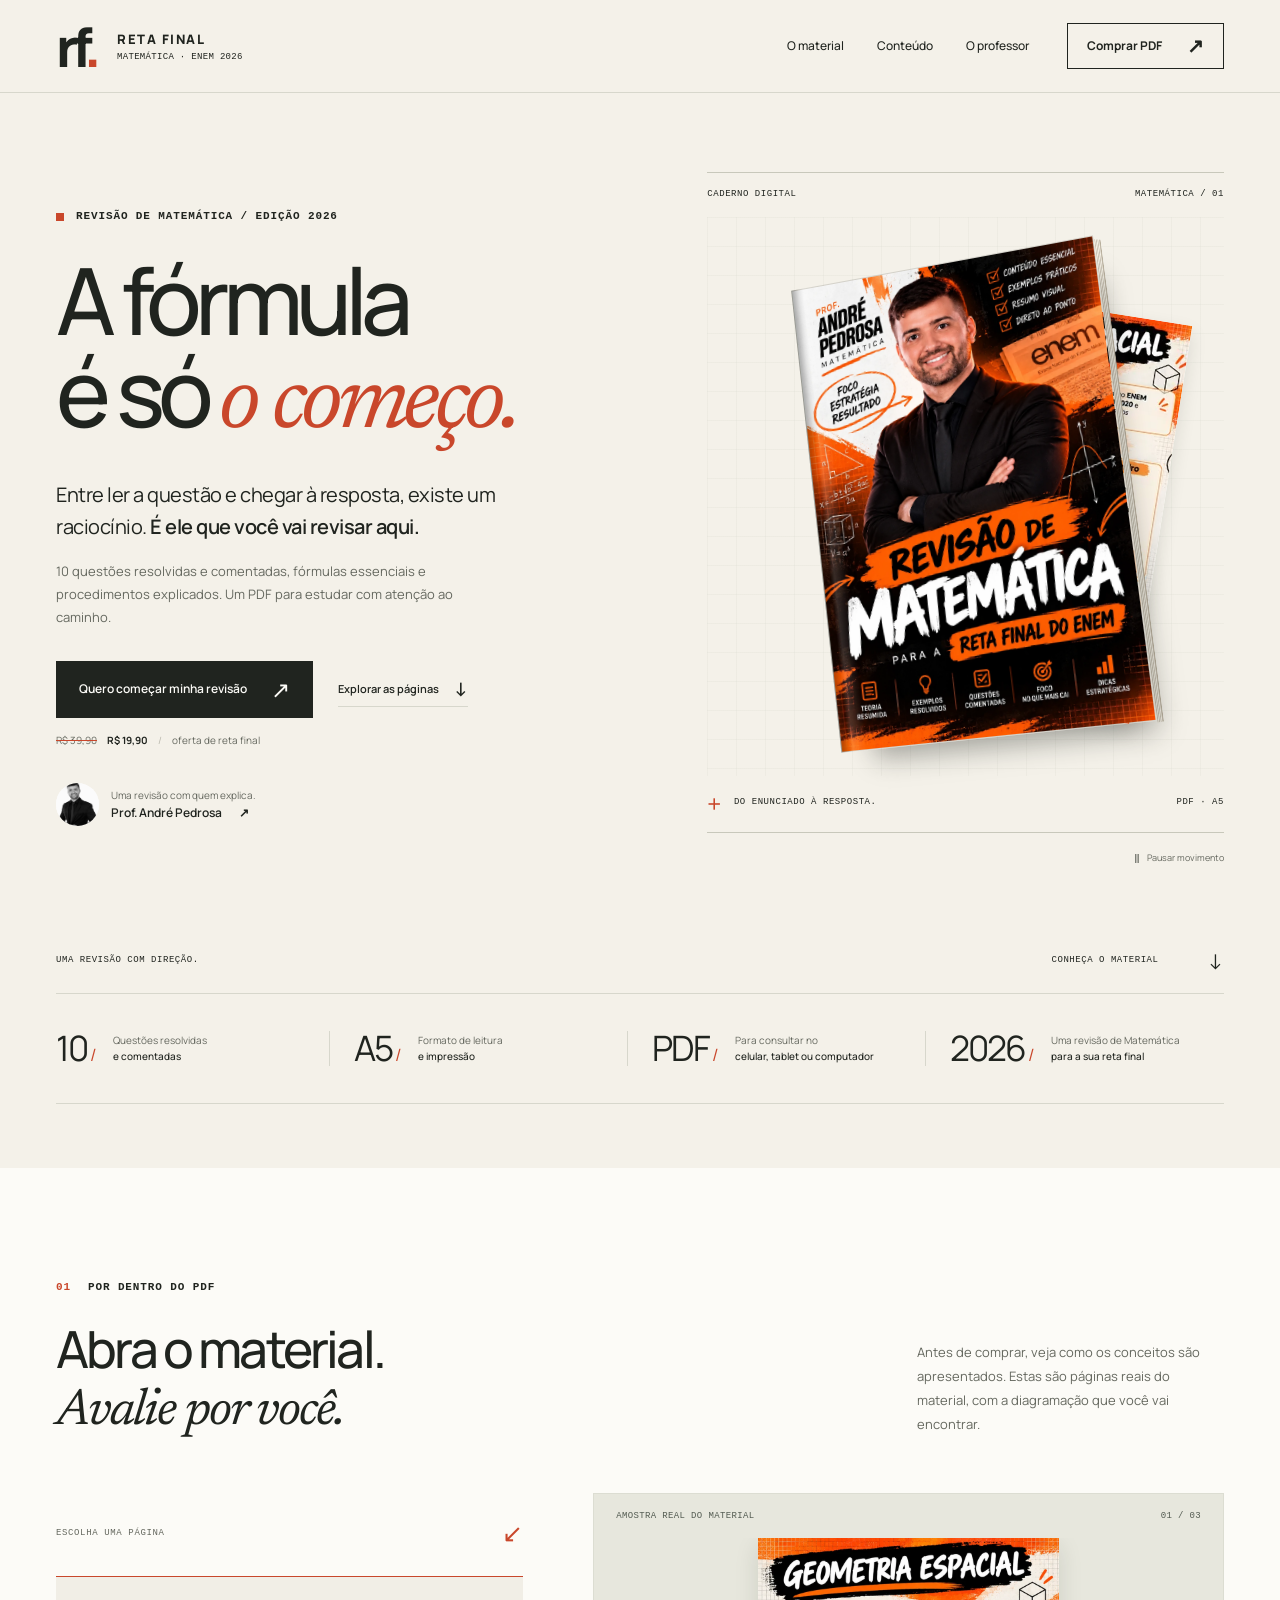
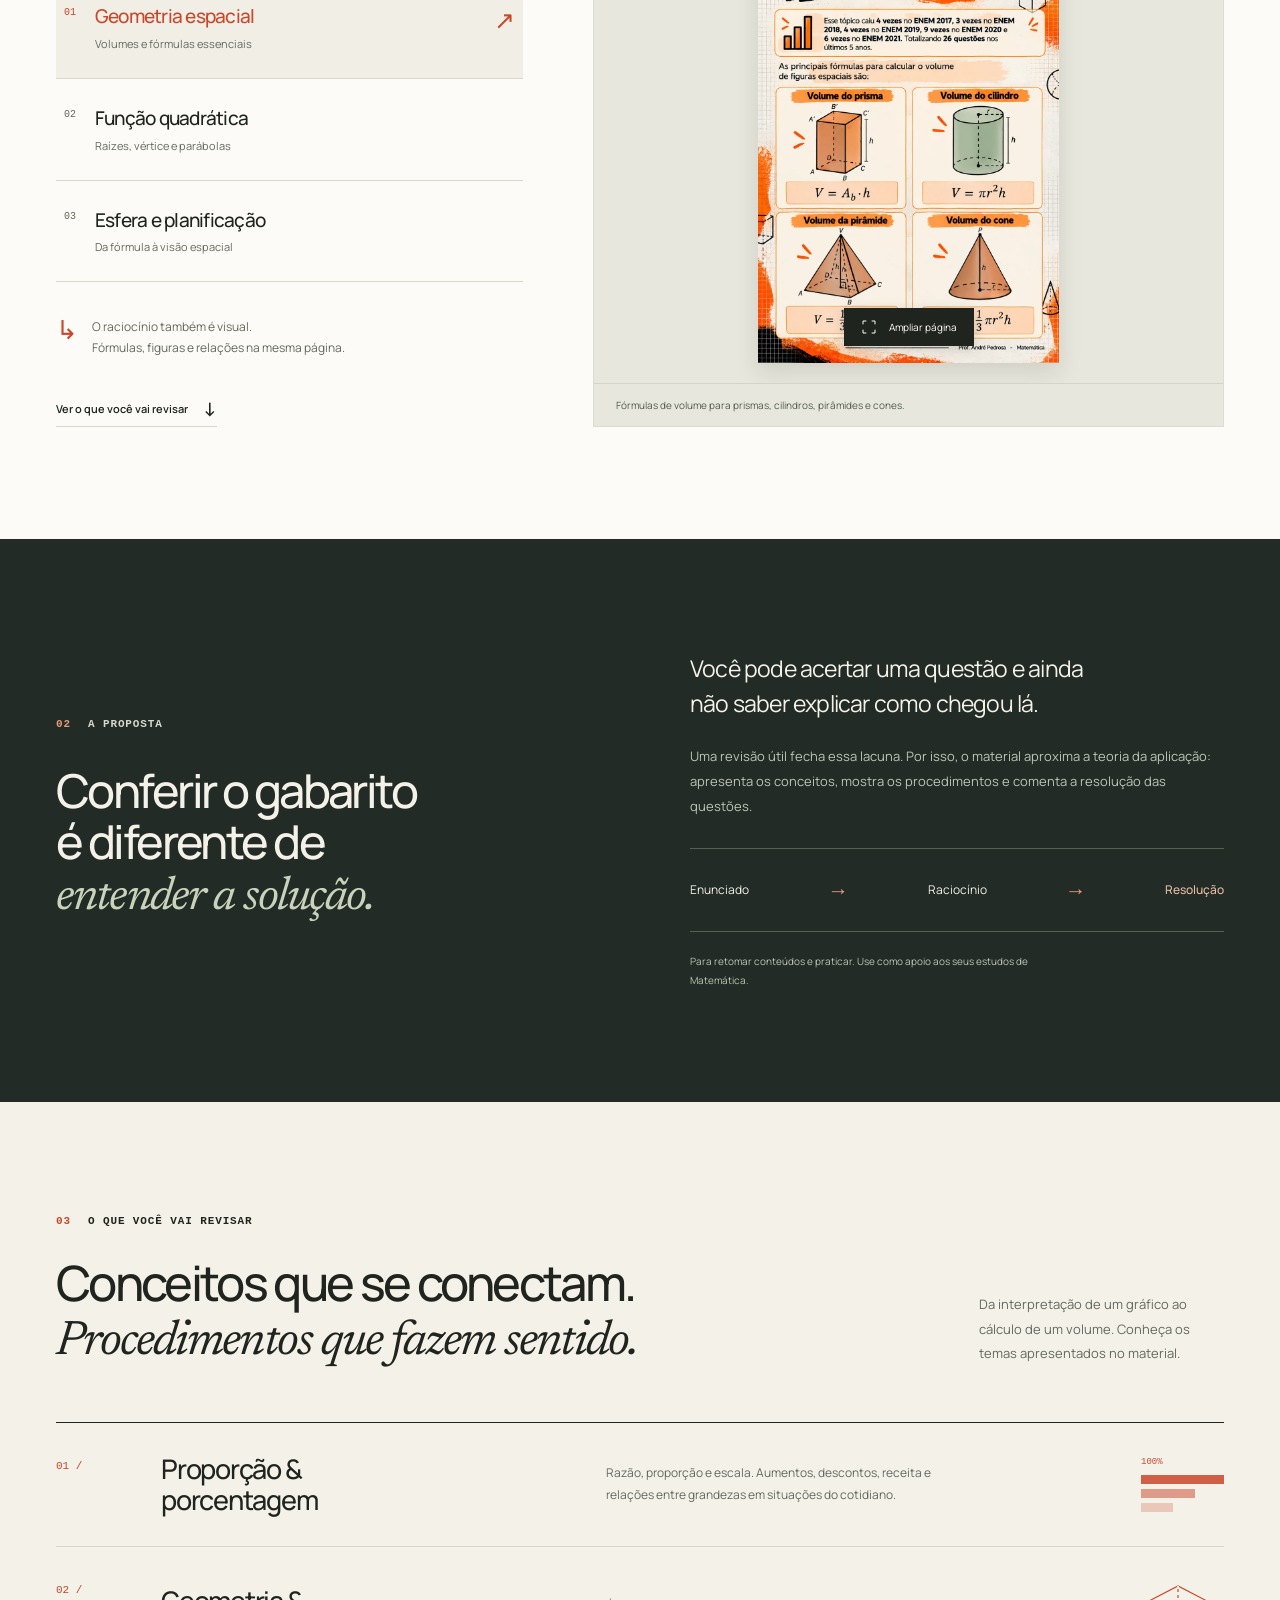
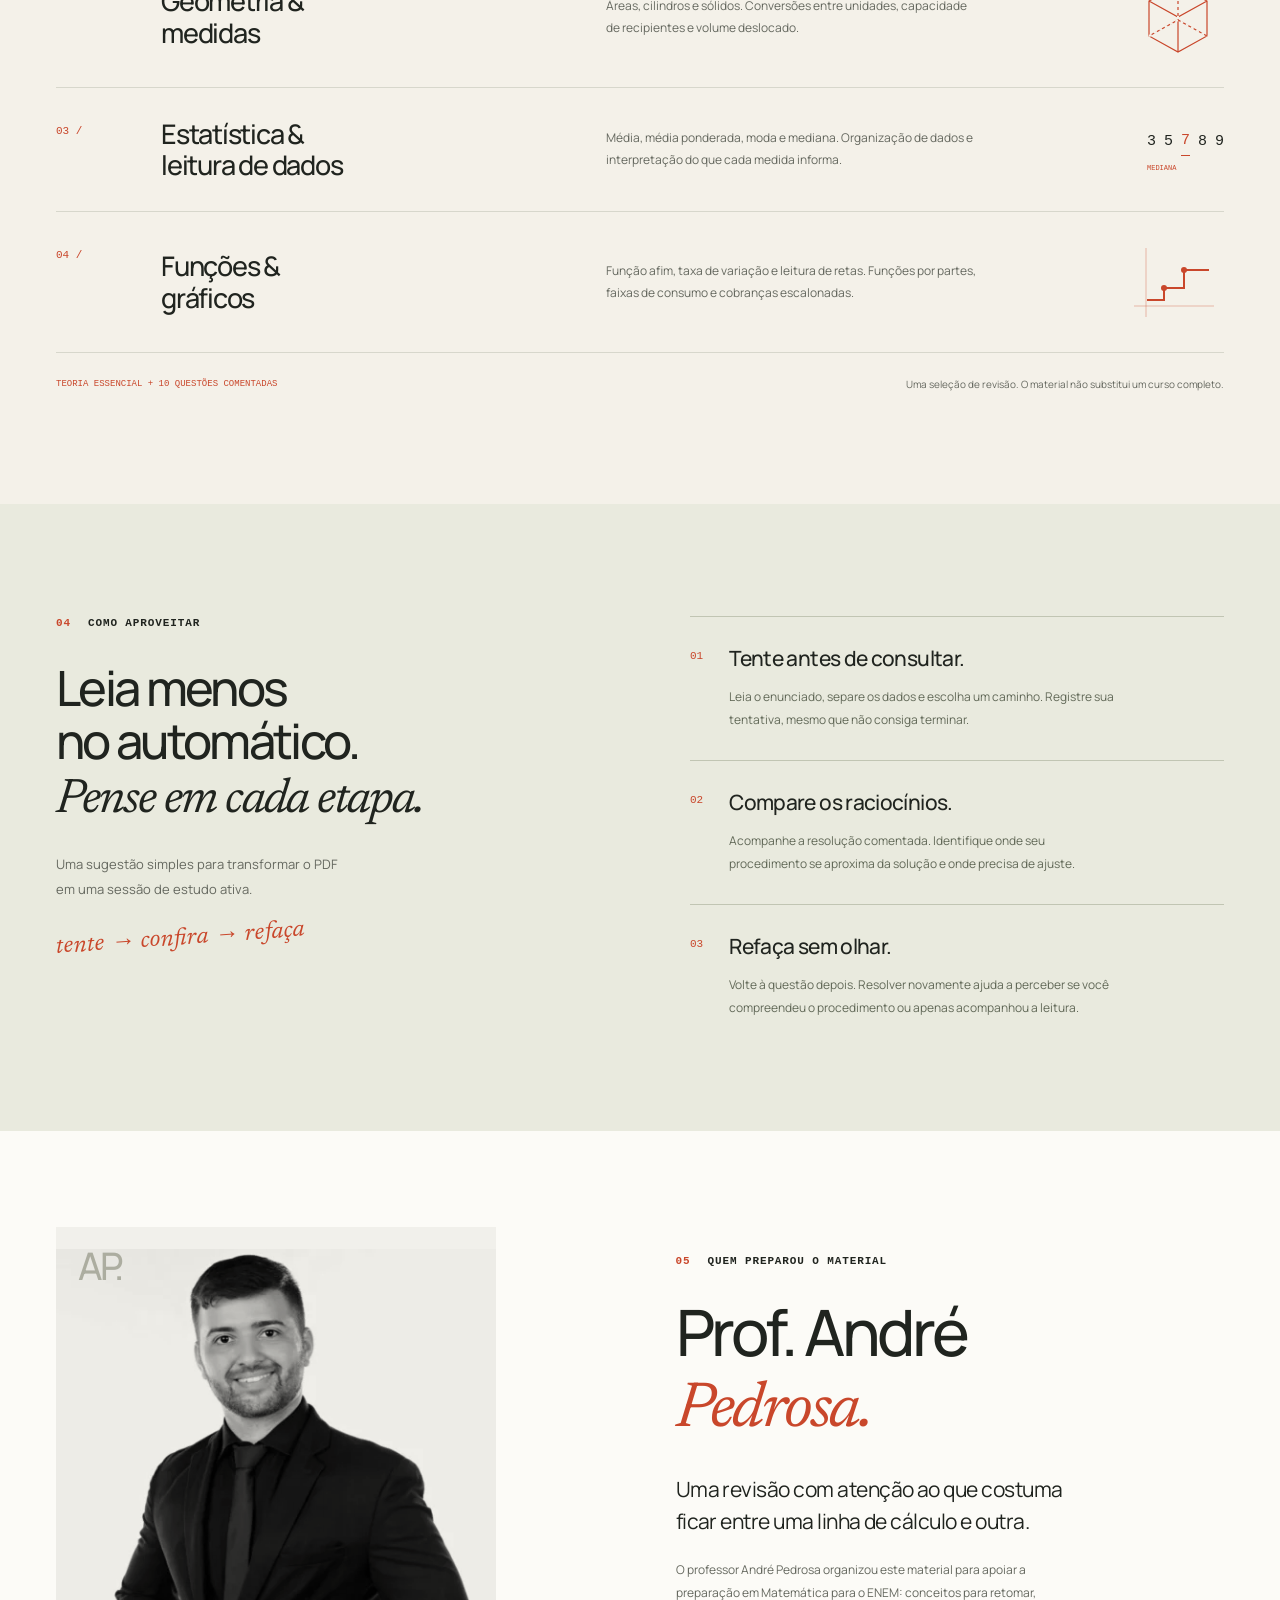
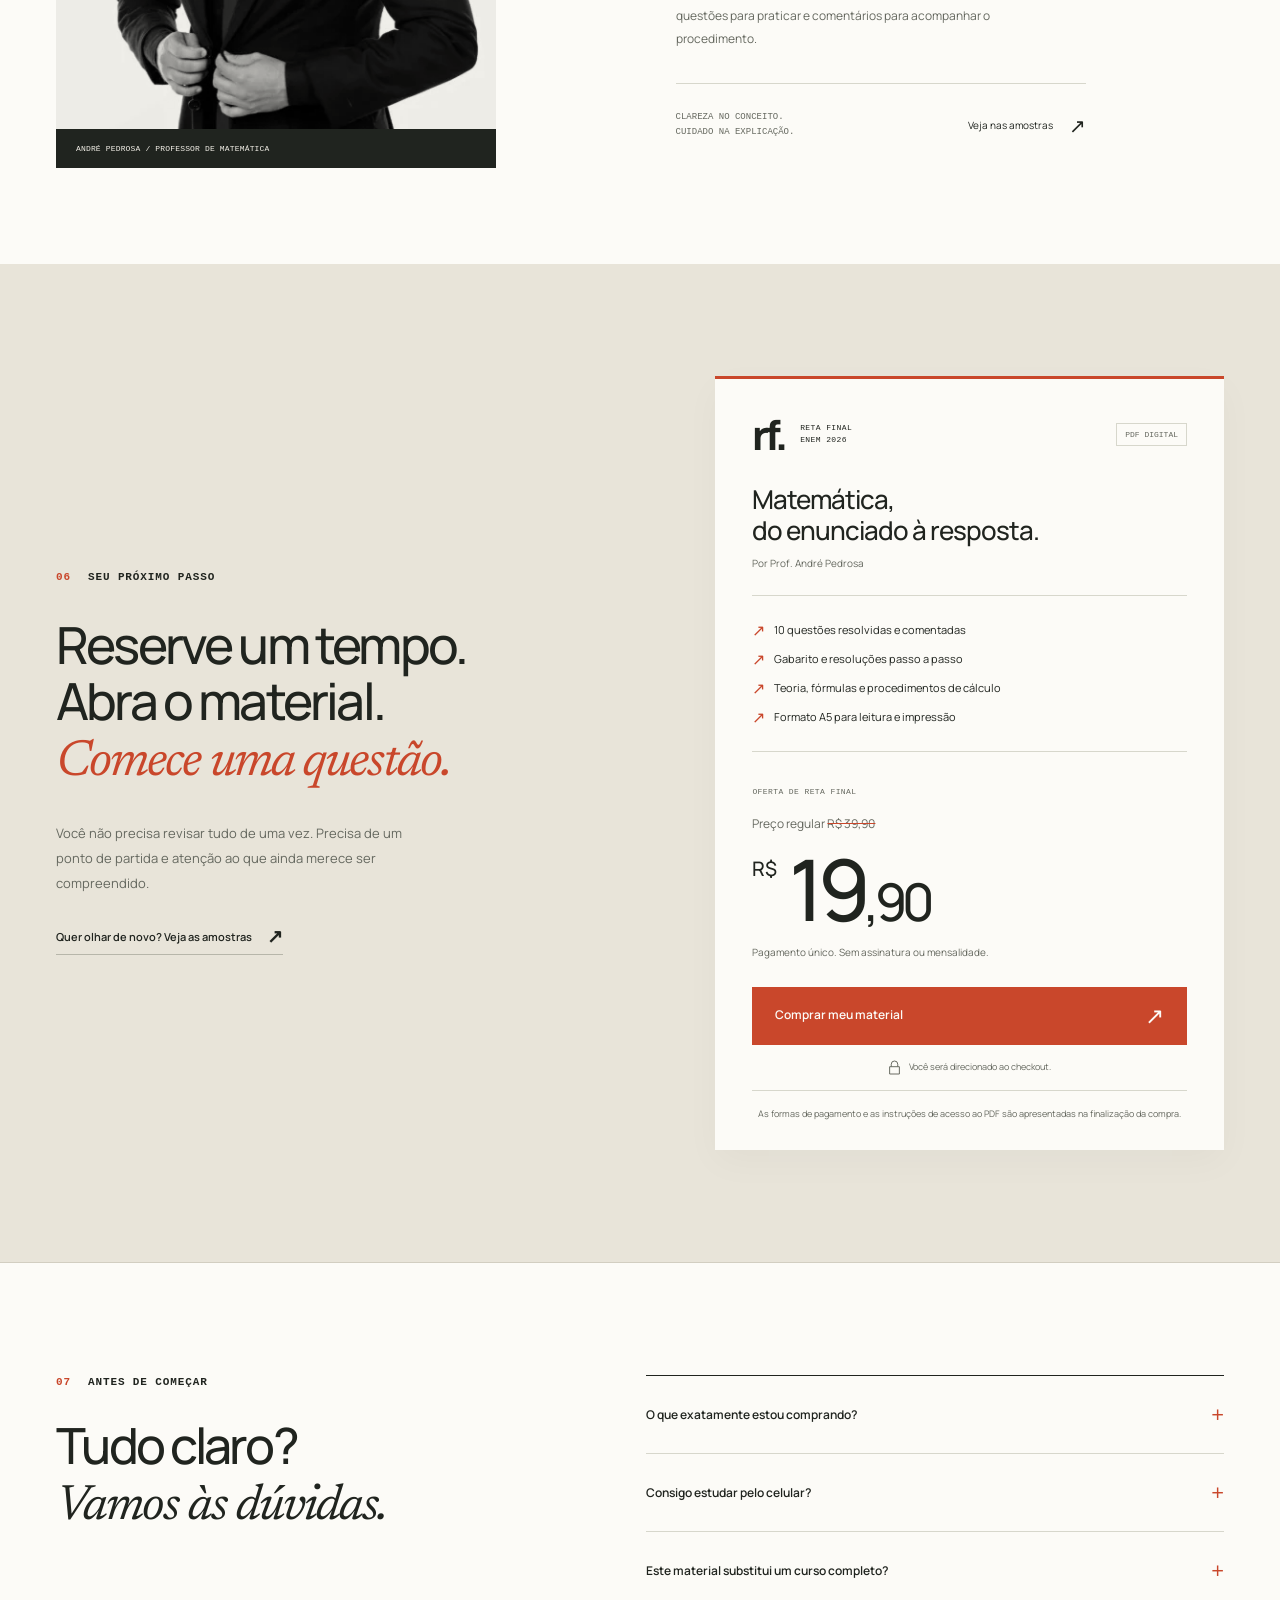
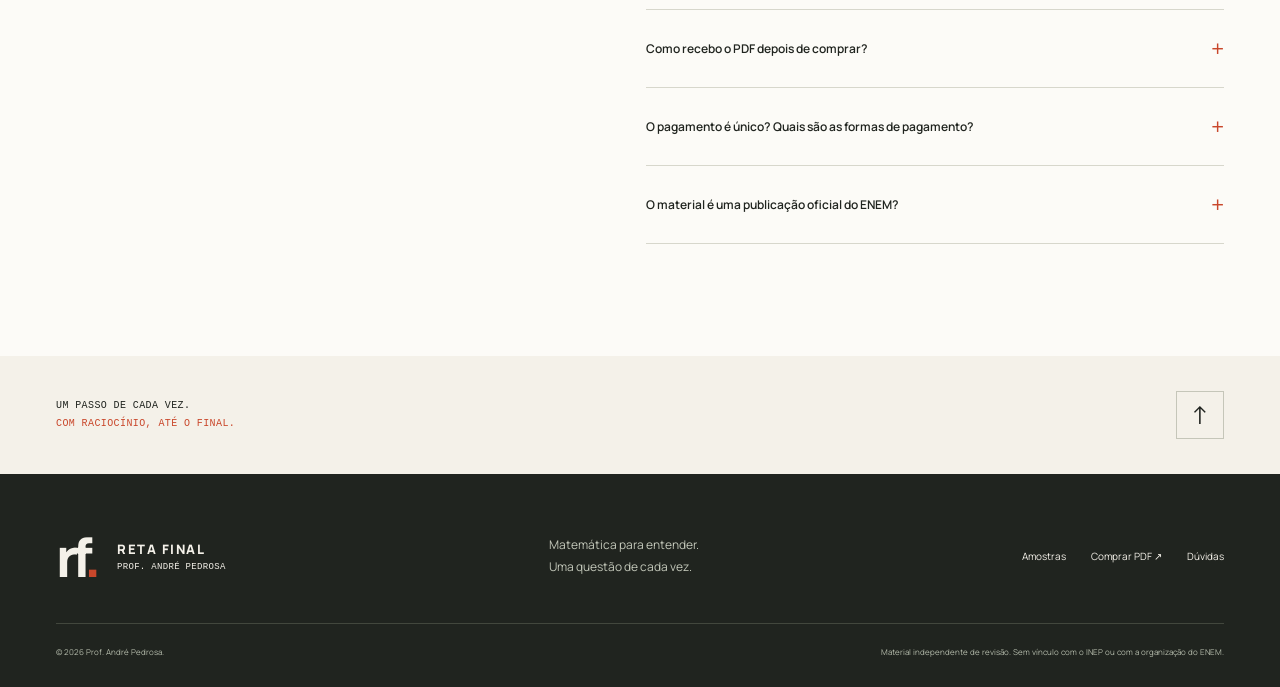
==== index.html @ 804cef4e "Add ENEM end-of-season offer pricing" ====
<!doctype html>
<html lang="pt-BR">
<head>
  <meta charset="utf-8">
  <meta name="viewport" content="width=device-width, initial-scale=1">
  <meta name="theme-color" content="#f4f1e9">
  <title>Reta Final ENEM 2026 — Uma revisão para entender Matemática</title>
  <meta name="description" content="Na reta final do ENEM, revise Matemática com 10 questões resolvidas e comentadas pelo Prof. André Pedrosa. De R$ 39,90 por R$ 19,90, em pagamento único.">
  <meta property="og:title" content="A fórmula é só o começo. | Reta Final ENEM 2026">
  <meta property="og:description" content="Uma revisão de Matemática para entender o caminho, não apenas conferir a resposta. Oferta de reta final: de R$ 39,90 por R$ 19,90.">
  <meta property="og:type" content="website">
  <meta property="og:locale" content="pt_BR">
  <meta property="og:url" content="https://reta-final-enem-2026-xi.vercel.app/">
  <meta property="og:image" content="https://reta-final-enem-2026-xi.vercel.app/assets/social-cover.jpg">
  <meta property="og:image:width" content="1200">
  <meta property="og:image:height" content="630">
  <meta property="og:image:alt" content="Reta Final ENEM 2026. A fórmula é só o começo. Material do Prof. André Pedrosa.">
  <meta name="twitter:card" content="summary_large_image">
  <link rel="canonical" href="https://reta-final-enem-2026-xi.vercel.app/">
  <link rel="icon" href="assets/favicon.svg" type="image/svg+xml">
  <link rel="preload" href="assets/fonts/manrope-latin.woff2" as="font" type="font/woff2" crossorigin>
  <link rel="stylesheet" href="assets/site.css?v=20261026-promo">
  <script src="assets/site.js?v=20261026-promo" defer></script>
</head>
<body>
  <a class="skip-link" href="#conteudo-principal">Pular para o conteúdo</a>
  <div class="reading-progress" aria-hidden="true"></div>
  <header class="site-header">
    <div class="container header-inner">
      <a class="brand" href="#inicio" aria-label="Reta Final — início"><span class="brand-symbol" aria-hidden="true">rf<span>.</span></span><span class="brand-name">RETA FINAL<span>MATEMÁTICA · ENEM 2026</span></span></a>
      <nav class="desktop-nav" aria-label="Navegação principal"><a href="#amostras">O material</a><a href="#conteudos">Conteúdo</a><a href="#sobre">O professor</a></nav>
      <a class="header-cta" href="#oferta">Comprar PDF <span aria-hidden="true">↗</span></a>
      <button class="menu-toggle" type="button" aria-expanded="false" aria-controls="mobile-nav" aria-label="Abrir menu"><span></span><span></span></button>
    </div>
    <nav id="mobile-nav" class="mobile-nav" aria-label="Navegação no celular" hidden><a href="#amostras">O material <span>01</span></a><a href="#conteudos">Conteúdo <span>02</span></a><a href="#sobre">O professor <span>03</span></a><a href="#faq">Dúvidas <span>04</span></a></nav>
  </header>
  <main id="conteudo-principal">
    <section class="hero" id="inicio" aria-labelledby="hero-title">
      <div class="container hero-grid">
        <div class="hero-copy">
          <p class="eyebrow"><span class="edition-mark" aria-hidden="true"></span> REVISÃO DE MATEMÁTICA / EDIÇÃO 2026</p>
          <h1 id="hero-title">A fórmula<br>é só <span class="serif">o começo.</span></h1>
          <p class="hero-description">Entre ler a questão e chegar à resposta, existe um raciocínio. <strong>É ele que você vai revisar aqui.</strong></p>
          <p class="hero-detail">10 questões resolvidas e comentadas, fórmulas essenciais e procedimentos explicados. Um PDF para estudar com atenção ao caminho.</p>
          <div class="hero-actions"><a class="button button-dark" href="#oferta">Quero começar minha revisão <span aria-hidden="true">↗</span></a><a class="text-link" href="#amostras">Explorar as páginas <span aria-hidden="true">↓</span></a></div>
          <p class="purchase-note"><del>R$ 39,90</del><strong>R$ 19,90</strong><span aria-hidden="true">/</span> oferta de reta final</p>
          <a class="hero-author" href="#sobre"><img src="assets/professor-andre-pedrosa.webp" alt="" width="44" height="44"><span>Uma revisão com quem explica.<strong>Prof. André Pedrosa <span aria-hidden="true">↗</span></strong></span></a>
        </div>
        <div class="hero-product" aria-label="Revisão de Matemática com o Prof. André Pedrosa">
          <div class="product-topline"><span>CADERNO DIGITAL</span><span>MATEMÁTICA / 01</span></div>
          <div class="book-presentation">
            <div class="book-preview-page" aria-hidden="true"><img src="assets/amostra-geometria-espacial-thumb.webp" width="360" height="510" alt="" decoding="async"></div>
            <a class="hero-artwork" href="#amostras" aria-label="Conhecer as páginas do material de revisão">
              <img src="assets/capa-matematica-andre-pedrosa.webp" width="1024" height="1536" alt="Prof. André Pedrosa — Revisão de Matemática para a reta final do ENEM: teoria resumida, exemplos resolvidos e questões comentadas." fetchpriority="high" decoding="async">
            </a>
          </div>
          <div class="product-bottomline"><span><span class="small-cross" aria-hidden="true">+</span> DO ENUNCIADO À RESPOSTA.</span><span>PDF · A5</span></div>
          <button class="book-motion-toggle" type="button" aria-pressed="false"><span aria-hidden="true">Ⅱ</span> <span class="book-motion-label">Pausar movimento</span></button>
        </div>
      </div>
      <div class="container hero-index"><span>UMA REVISÃO COM DIREÇÃO.</span><a href="#amostras" aria-label="Conhecer o material">CONHEÇA O MATERIAL <span aria-hidden="true">↓</span></a></div>
    </section>
    <section class="facts container" aria-label="O material em quatro informações">
      <div><span class="fact-number">10<span> /</span></span><p>Questões resolvidas<br><strong>e comentadas</strong></p></div><div><span class="fact-number">A5<span> /</span></span><p>Formato de leitura<br><strong>e impressão</strong></p></div><div><span class="fact-number">PDF<span> /</span></span><p>Para consultar no<br><strong>celular, tablet ou computador</strong></p></div><div><span class="fact-number">2026<span> /</span></span><p>Uma revisão de Matemática<br><strong>para a sua reta final</strong></p></div>
    </section>
    <section class="samples section-space" id="amostras" aria-labelledby="samples-title"><div class="container">
      <div class="section-heading"><div><p class="eyebrow"><span>01</span> POR DENTRO DO PDF</p><h2 id="samples-title">Abra o material.<br><span class="serif">Avalie por você.</span></h2></div><p>Antes de comprar, veja como os conceitos são apresentados. Estas são páginas reais do material, com a diagramação que você vai encontrar.</p></div>
      <div class="sample-workspace"><div class="sample-sidebar">
        <div class="sidebar-label">ESCOLHA UMA PÁGINA <span aria-hidden="true">↙</span></div>
        <div class="sample-tabs" role="tablist" aria-label="Amostras do material" aria-orientation="vertical">
          <button class="sample-tab" id="sample-tab-0" type="button" role="tab" aria-selected="true" aria-controls="sample-panel" data-sample="0"><span class="tab-number">01</span><span><strong>Geometria espacial</strong><small>Volumes e fórmulas essenciais</small></span><span class="tab-arrow" aria-hidden="true">↗</span></button>
          <button class="sample-tab" id="sample-tab-1" type="button" role="tab" aria-selected="false" aria-controls="sample-panel" tabindex="-1" data-sample="1"><span class="tab-number">02</span><span><strong>Função quadrática</strong><small>Raízes, vértice e parábolas</small></span><span class="tab-arrow" aria-hidden="true">↗</span></button>
          <button class="sample-tab" id="sample-tab-2" type="button" role="tab" aria-selected="false" aria-controls="sample-panel" tabindex="-1" data-sample="2"><span class="tab-number">03</span><span><strong>Esfera e planificação</strong><small>Da fórmula à visão espacial</small></span><span class="tab-arrow" aria-hidden="true">↗</span></button>
        </div>
        <div class="sample-note"><span aria-hidden="true">↳</span><p>O raciocínio também é visual.<br>Fórmulas, figuras e relações na mesma página.</p></div><a class="text-link" href="#conteudos">Ver o que você vai revisar <span aria-hidden="true">↓</span></a>
      </div><div class="sample-panel" id="sample-panel" role="tabpanel" aria-labelledby="sample-tab-0" tabindex="0">
        <div class="preview-toolbar"><span>AMOSTRA REAL DO MATERIAL</span><span id="preview-counter" aria-live="polite">01 / 03</span></div>
        <button class="page-preview" type="button" aria-label="Ampliar amostra de Geometria espacial" id="open-preview"><img id="preview-image" src="assets/amostra-geometria-espacial.webp" width="900" height="1274" alt="Página de Geometria espacial com fórmulas e diagramas de volumes de sólidos" loading="lazy"><span class="expand-label"><svg width="16" height="16" viewBox="0 0 24 24" fill="none" aria-hidden="true"><path d="M8 3H3v5m13-5h5v5M3 16v5h5m13-5v5h-5" stroke="currentColor" stroke-width="1.5"/></svg> Ampliar página</span></button>
        <p class="preview-caption" id="preview-caption">Fórmulas de volume para prismas, cilindros, pirâmides e cones.</p>
      </div></div>
    </div></section>
    <section class="approach section-space" id="pilares" aria-labelledby="approach-title"><div class="container approach-grid">
      <div><p class="eyebrow"><span>02</span> A PROPOSTA</p><h2 id="approach-title">Conferir o gabarito<br>é diferente de<br><span class="serif">entender a solução.</span></h2></div>
      <div class="approach-content"><p class="lead">Você pode acertar uma questão e ainda não saber explicar como chegou lá.</p><p>Uma revisão útil fecha essa lacuna. Por isso, o material aproxima a teoria da aplicação: apresenta os conceitos, mostra os procedimentos e comenta a resolução das questões.</p><div class="reasoning-flow" aria-label="O caminho da revisão"><span>Enunciado</span><span aria-hidden="true">→</span><span>Raciocínio</span><span aria-hidden="true">→</span><strong>Resolução</strong></div><p class="quiet-note">Para retomar conteúdos e praticar. Use como apoio aos seus estudos de Matemática.</p></div>
    </div></section>
    <section class="curriculum section-space" id="conteudos" aria-labelledby="curriculum-title"><div class="container">
      <div class="section-heading"><div><p class="eyebrow"><span>03</span> O QUE VOCÊ VAI REVISAR</p><h2 id="curriculum-title">Conceitos que se conectam.<br><span class="serif">Procedimentos que fazem sentido.</span></h2></div><p>Da interpretação de um gráfico ao cálculo de um volume. Conheça os temas apresentados no material.</p></div>
      <div class="curriculum-table">
        <article class="curriculum-row"><span class="row-number">01 /</span><h3>Proporção &<br>porcentagem</h3><p>Razão, proporção e escala. Aumentos, descontos, receita e relações entre grandezas em situações do cotidiano.</p><div class="topic-diagram" aria-hidden="true"><span>100%</span><i style="--bar:100%"></i><i style="--bar:65%"></i><i style="--bar:38%"></i></div></article>
        <article class="curriculum-row"><span class="row-number">02 /</span><h3>Geometria &<br>medidas</h3><p>Áreas, cilindros e sólidos. Conversões entre unidades, capacidade de recipientes e volume deslocado.</p><svg class="topic-geometry" viewBox="0 0 100 80" fill="none" aria-hidden="true"><path d="m25 24 29-15 29 15v35L54 75 25 59V24Zm0 0 29 16 29-16M54 40v35M54 9v34M25 59l29-16 29 16" stroke="currentColor" stroke-width="1.2"/><path d="M54 9v34M25 59l29-16 29 16" stroke="#f4f1e9" stroke-width="2" stroke-dasharray="3 3"/></svg></article>
        <article class="curriculum-row"><span class="row-number">03 /</span><h3>Estatística &<br>leitura de dados</h3><p>Média, média ponderada, moda e mediana. Organização de dados e interpretação do que cada medida informa.</p><div class="topic-data" aria-hidden="true"><span>3</span><span>5</span><strong>7</strong><span>8</span><span>9</span><small>MEDIANA</small></div></article>
        <article class="curriculum-row"><span class="row-number">04 /</span><h3>Funções &<br>gráficos</h3><p>Função afim, taxa de variação e leitura de retas. Funções por partes, faixas de consumo e cobranças escalonadas.</p><svg class="topic-geometry" viewBox="0 0 100 80" fill="none" aria-hidden="true"><path d="M10 64h80M22 75V6" stroke="currentColor" stroke-opacity=".35"/><path d="M23 58h17V46h20V28h25" stroke="currentColor" stroke-width="2"/><circle cx="40" cy="46" r="3" fill="currentColor"/><circle cx="60" cy="28" r="3" fill="currentColor"/></svg></article>
      </div><div class="curriculum-footnote"><span>TEORIA ESSENCIAL + 10 QUESTÕES COMENTADAS</span><p>Uma seleção de revisão. O material não substitui um curso completo.</p></div>
    </div></section>
    <section class="study section-space" id="metodo" aria-labelledby="study-title"><div class="container study-grid"><div class="study-intro"><p class="eyebrow"><span>04</span> COMO APROVEITAR</p><h2 id="study-title">Leia menos<br>no automático.<br><span class="serif">Pense em cada etapa.</span></h2><p>Uma sugestão simples para transformar o PDF em uma sessão de estudo ativa.</p><span class="study-scribble" aria-hidden="true">tente → confira → refaça</span></div>
      <ol class="study-steps"><li><span>01</span><div><h3>Tente antes de consultar.</h3><p>Leia o enunciado, separe os dados e escolha um caminho. Registre sua tentativa, mesmo que não consiga terminar.</p></div></li><li><span>02</span><div><h3>Compare os raciocínios.</h3><p>Acompanhe a resolução comentada. Identifique onde seu procedimento se aproxima da solução e onde precisa de ajuste.</p></div></li><li><span>03</span><div><h3>Refaça sem olhar.</h3><p>Volte à questão depois. Resolver novamente ajuda a perceber se você compreendeu o procedimento ou apenas acompanhou a leitura.</p></div></li></ol>
    </div></section>
    <section class="author-section" id="sobre" aria-labelledby="author-title"><div class="container author-grid">
      <div class="author-image"><img src="assets/professor-terno.webp" width="460" height="542" alt="Professor André Pedrosa, autor do material Reta Final ENEM 2026" loading="lazy"><span class="photo-caption">ANDRÉ PEDROSA / PROFESSOR DE MATEMÁTICA</span><span class="portrait-index" aria-hidden="true">AP.</span></div>
      <div class="author-copy"><p class="eyebrow"><span>05</span> QUEM PREPAROU O MATERIAL</p><h2 id="author-title">Prof. André<br><span class="serif">Pedrosa.</span></h2><p class="author-lead">Uma revisão com atenção ao que costuma ficar entre uma linha de cálculo e outra.</p><p>O professor André Pedrosa organizou este material para apoiar a preparação em Matemática para o ENEM: conceitos para retomar, questões para praticar e comentários para acompanhar o procedimento.</p><div class="author-signoff"><span>CLAREZA NO CONCEITO.<br>CUIDADO NA EXPLICAÇÃO.</span><a href="#amostras" aria-label="Conhecer as páginas do material do professor André Pedrosa">Veja nas amostras <span aria-hidden="true">↗</span></a></div></div>
    </div></section>
    <section class="offer section-space" id="oferta" aria-labelledby="offer-title"><div class="container offer-grid">
      <div class="offer-copy"><p class="eyebrow"><span>06</span> SEU PRÓXIMO PASSO</p><h2 id="offer-title">Reserve um tempo.<br>Abra o material.<br><span class="serif">Comece uma questão.</span></h2><p>Você não precisa revisar tudo de uma vez. Precisa de um ponto de partida e atenção ao que ainda merece ser compreendido.</p><a class="text-link" href="#amostras">Quer olhar de novo? Veja as amostras <span aria-hidden="true">↗</span></a></div>
      <div class="offer-card"><div class="offer-card-top"><span class="mini-brand">rf.</span><span>RETA FINAL<br>ENEM 2026</span><span class="offer-format">PDF DIGITAL</span></div><h3>Matemática,<br>do enunciado à resposta.</h3><p class="offer-byline">Por Prof. André Pedrosa</p><ul class="offer-includes"><li>10 questões resolvidas e comentadas</li><li>Gabarito e resoluções passo a passo</li><li>Teoria, fórmulas e procedimentos de cálculo</li><li>Formato A5 para leitura e impressão</li></ul><div class="price-block"><span>OFERTA DE RETA FINAL</span><p class="regular-price">Preço regular <del>R$ 39,90</del></p><p class="price"><span>R$</span> 19<span>,90</span></p><p>Pagamento único. Sem assinatura ou mensalidade.</p></div><a class="button button-accent checkout-link" href="https://checkoutseguro.info/checkout/cmvc9q3um0j8k01om69f3hvp1?offer=AIT9ILJ" data-location="offer">Comprar meu material <span aria-hidden="true">↗</span></a><p class="checkout-note"><svg width="13" height="15" viewBox="0 0 16 18" fill="none" aria-hidden="true"><path d="M4 8V5a4 4 0 0 1 8 0v3M2 8h12v9H2V8Z" stroke="currentColor" stroke-width="1.2"/></svg> Você será direcionado ao checkout.</p><p class="delivery-note">As formas de pagamento e as instruções de acesso ao PDF são apresentadas na finalização da compra.</p></div>
    </div></section>
    <section class="faq section-space" id="faq" aria-labelledby="faq-title"><div class="container faq-grid"><div><p class="eyebrow"><span>07</span> ANTES DE COMEÇAR</p><h2 id="faq-title">Tudo claro?<br><span class="serif">Vamos às dúvidas.</span></h2></div><div class="faq-list">
      <details><summary>O que exatamente estou comprando?<span aria-hidden="true">+</span></summary><div class="faq-answer"><p>Um material digital em PDF de revisão de Matemática para o ENEM 2026, do Prof. André Pedrosa. Ele inclui teoria essencial, fórmulas, 10 questões resolvidas e comentadas e gabarito. Não é um curso em vídeo nem um livro físico.</p></div></details>
      <details><summary>Consigo estudar pelo celular?<span aria-hidden="true">+</span></summary><div class="faq-answer"><p>Sim. O PDF pode ser aberto em um leitor de PDF no celular, tablet ou computador. A diagramação é em formato A5, que também permite a impressão. Nas amostras desta página, você pode ampliar as páginas para conferir a leitura.</p></div></details>
      <details><summary>Este material substitui um curso completo?<span aria-hidden="true">+</span></summary><div class="faq-answer"><p>Não. É um apoio de revisão para retomar conteúdos e praticar procedimentos. Use junto aos seus estudos e à resolução de outras questões. O material não promete uma nota específica ou aprovação.</p></div></details>
      <details><summary>Como recebo o PDF depois de comprar?<span aria-hidden="true">+</span></summary><div class="faq-answer"><p>Após a confirmação do pagamento, siga as instruções de entrega e acesso apresentadas no checkout. Confira seus dados antes de finalizar a compra.</p></div></details>
      <details><summary>O pagamento é único? Quais são as formas de pagamento?<span aria-hidden="true">+</span></summary><div class="faq-answer"><p>Na oferta de reta final, o material custa R$ 19,90, em pagamento único, sem assinatura. O preço regular é R$ 39,90. As opções de pagamento disponíveis são exibidas no checkout.</p></div></details>
      <details><summary>O material é uma publicação oficial do ENEM?<span aria-hidden="true">+</span></summary><div class="faq-answer"><p>Não. É um material independente de revisão, de autoria do Prof. André Pedrosa, sem vínculo com o INEP ou com a organização do ENEM.</p></div></details>
    </div></div></section>
    <div class="closing-line container"><span>UM PASSO DE CADA VEZ.<br><strong>COM RACIOCÍNIO, ATÉ O FINAL.</strong></span><a href="#inicio" aria-label="Voltar ao início">↑</a></div>
  </main>
  <footer class="site-footer"><div class="container"><div class="footer-main"><a class="brand" href="#inicio" aria-label="Reta Final — início"><span class="brand-symbol" aria-hidden="true">rf<span>.</span></span><span class="brand-name">RETA FINAL<span>PROF. ANDRÉ PEDROSA</span></span></a><p>Matemática para entender.<br>Uma questão de cada vez.</p><nav aria-label="Links do rodapé"><a href="#amostras">Amostras</a><a href="#oferta">Comprar PDF ↗</a><a href="#faq">Dúvidas</a></nav></div><div class="footer-bottom"><p>© 2026 Prof. André Pedrosa.</p><p>Material independente de revisão. Sem vínculo com o INEP ou com a organização do ENEM.</p></div></div></footer>
  <aside class="mobile-purchase" aria-label="Comprar material" hidden><div><span>RETA FINAL / PDF DIGITAL</span><strong><del>R$ 39,90</del> R$ 19,90 <small>oferta</small></strong></div><a class="button button-dark checkout-link" href="https://checkoutseguro.info/checkout/cmvc9q3um0j8k01om69f3hvp1?offer=AIT9ILJ" data-location="mobile_bar">Comprar PDF <span aria-hidden="true">↗</span></a></aside>
  <dialog id="sample-dialog" class="sample-dialog" aria-labelledby="dialog-title"><div class="dialog-content"><header class="dialog-header"><div><span id="dialog-counter">01 / 03</span><h2 id="dialog-title">Geometria espacial</h2></div><button type="button" id="close-dialog" class="icon-button" aria-label="Fechar amostra">✕</button></header><div class="dialog-image-area"><img id="dialog-image" src="assets/amostra-geometria-espacial.webp" alt="Amostra de Geometria espacial" width="900" height="1274"></div><footer class="dialog-footer"><button type="button" id="previous-sample" class="icon-button" aria-label="Amostra anterior">←</button><button type="button" id="zoom-sample" class="zoom-button" aria-pressed="false">Ampliar leitura +</button><button type="button" id="next-sample" class="icon-button" aria-label="Próxima amostra">→</button></footer></div></dialog>
</body>
</html>
---- assets/site.css ----
@font-face{font-family:Manrope;src:url('fonts/manrope-latin.woff2') format('woff2');font-weight:400 800;font-display:swap}
@font-face{font-family:Newsreader;src:url('fonts/newsreader-italic-latin.woff2') format('woff2');font-weight:400 500;font-style:italic;font-display:swap}
:root{--paper:#f4f1e9;--white:#fcfbf7;--ink:#20241f;--muted:#65685f;--line:#d7d7cc;--accent:#c9472b;--accent-light:#f0dace;--dark:#222b25;--serif:Newsreader,Georgia,serif;--sans:Manrope,Arial,sans-serif;--mono:'Courier New',monospace}
*,*::before,*::after{box-sizing:border-box}
html{scroll-behavior:smooth;scroll-padding-top:104px;-webkit-text-size-adjust:100%}
body{margin:0;background:var(--paper);color:var(--ink);font-family:var(--sans);font-size:15px;line-height:1.65;-webkit-font-smoothing:antialiased}
body.dialog-open{overflow:hidden}
::selection{background:var(--accent);color:var(--white)}
img,svg{display:block;max-width:100%}
button,input{font:inherit}
button,a{touch-action:manipulation;-webkit-tap-highlight-color:transparent}
button{cursor:pointer}
a{color:inherit;text-decoration:none}
button{color:inherit}
button:disabled{cursor:default}
button:focus-visible,a:focus-visible,summary:focus-visible,[tabindex]:focus-visible{outline:2px solid var(--accent);outline-offset:5px}
[hidden]{display:none!important}
h1,h2,h3,p{margin:0}
h1,h2,h3{font-weight:500}
.container{width:calc(100% - 112px);max-width:1280px;margin-inline:auto}
.section-space{padding-block:112px}
.serif{font-family:var(--serif);font-style:italic;font-weight:400;letter-spacing:-.04em}
.eyebrow{display:flex;align-items:center;gap:12px;font:11px/1.4 var(--mono);letter-spacing:.08em;font-weight:700}
.eyebrow>span:first-child:not(.edition-mark){color:var(--accent);margin-right:5px}
.edition-mark{width:8px;height:8px;background:var(--accent)}
h2{font-size:clamp(36px,4vw,58px);letter-spacing:-.055em;line-height:1.09}
.skip-link{position:fixed;top:8px;left:8px;z-index:300;padding:12px 20px;background:var(--ink);color:white;transform:translateY(-150%)}
.skip-link:focus{transform:translateY(0)}
.reading-progress{position:fixed;left:0;top:0;height:2px;background:var(--accent);width:100%;transform:scaleX(0);transform-origin:left;z-index:200}
.site-header{position:sticky;top:0;z-index:50;background:rgba(244,241,233,.97);border-bottom:1px solid var(--line)}
.header-inner{display:flex;align-items:center;min-height:92px;gap:38px}
.brand{display:inline-flex;align-items:center;gap:15px;flex-shrink:0}
.brand-symbol{font-size:54px;font-weight:800;letter-spacing:-6px;line-height:1;padding-right:7px}
.brand-symbol>span{color:var(--accent)}
.brand-name{font-size:13px;font-weight:800;line-height:1.8;letter-spacing:.12em}
.brand-name>span{display:block;font:9px/1.5 var(--mono);letter-spacing:.035em;font-weight:400}
.desktop-nav{display:flex;gap:33px;margin-left:auto;font-size:12px;font-weight:500}
.desktop-nav a{position:relative;padding-block:12px}
.desktop-nav a::after{content:'';position:absolute;bottom:5px;left:0;width:100%;height:1px;background:var(--ink);transform:scaleX(0);transform-origin:left;transition:transform .2s}
.desktop-nav a:hover::after{transform:scaleX(1)}
.header-cta{display:flex;align-items:center;gap:25px;font-size:12px;font-weight:700;border:1px solid var(--ink);padding:12px 19px;transition:background .2s,color .2s}
.header-cta span{font-size:20px;line-height:1}
.header-cta:hover{background:var(--ink);color:var(--paper)}
.menu-toggle{display:none;width:44px;height:44px;border:0;background:none;padding:12px}
.menu-toggle span{display:block;height:1px;background:var(--ink);margin-block:6px;transition:transform .2s}
.menu-toggle[aria-expanded=true] span:first-child{transform:translateY(3.5px) rotate(45deg)}
.menu-toggle[aria-expanded=true] span:last-child{transform:translateY(-3.5px) rotate(-45deg)}
.mobile-nav{border-top:1px solid var(--line);padding:14px 24px 24px}
.mobile-nav a{display:flex;align-items:center;justify-content:space-between;padding:14px 0;border-bottom:1px solid var(--line);font-size:17px}
.mobile-nav a span{font:10px var(--mono);color:var(--accent)}
.hero{overflow:clip}
.hero-grid{display:grid;grid-template-columns:1.16fr 1fr;gap:52px;padding-top:76px;padding-bottom:53px;align-items:center}
.hero h1{font-size:clamp(65px,7.25vw,108px);line-height:.99;letter-spacing:-.075em;margin-top:29px;font-weight:500}
.hero h1 .serif{color:var(--accent);white-space:nowrap;letter-spacing:-.06em}
.hero-description{font-size:20px;line-height:1.6;max-width:470px;margin-top:27px;letter-spacing:-.025em}
.hero-description strong{font-weight:600}
.hero-detail{font-size:13px;color:var(--muted);max-width:430px;margin-top:17px;line-height:1.8}
.hero-actions{display:flex;align-items:center;gap:25px;margin-top:31px;flex-wrap:wrap}
.button{display:inline-flex;align-items:center;justify-content:space-between;gap:24px;min-height:56px;padding:16px 22px;font-size:12px;font-weight:600;line-height:1.4;transition:background .2s,transform .2s}
.button>span{font-size:23px;line-height:1;font-weight:400;transition:transform .2s}
.button:hover>span{transform:translate(2px,-2px)}
.button-dark{background:var(--ink);color:var(--white);border:1px solid var(--ink)}
.button-dark:hover{background:var(--accent);border-color:var(--accent)}
.button-accent{background:var(--accent);color:var(--white);border:1px solid var(--accent)}
.button-accent:hover{background:#ad3c23;border-color:#ad3c23}
.text-link{display:inline-flex;align-items:center;gap:15px;font-size:11px;font-weight:600;border-bottom:1px solid var(--line);padding-block:8px}
.text-link span{font-size:19px;line-height:1}
.text-link:hover{border-color:var(--ink)}
.purchase-note{font-size:10px;color:var(--muted);display:flex;gap:10px;align-items:center;margin-top:14px}
.purchase-note strong{font-weight:700;color:var(--ink)}
.purchase-note del{color:var(--muted);text-decoration-color:var(--accent);text-decoration-thickness:1px}
.purchase-note>span{color:#b9b8ad}
.hero-author{display:inline-flex;align-items:center;gap:12px;margin-top:35px;font-size:10px;color:var(--muted);line-height:1.65}
.hero-author img{width:43px;height:43px;object-fit:cover;object-position:50% 19%;border-radius:50%;filter:grayscale(1);background:var(--white)}
.hero-author strong{display:block;font-weight:600;font-size:12px;color:var(--ink)}
.hero-author strong>span{margin-left:15px}
.hero-product{position:relative;align-self:stretch;display:flex;flex-direction:column;justify-content:center;min-width:0;padding-top:3px}
.book-presentation{position:relative;display:flex;align-items:center;justify-content:center;perspective:1400px;isolation:isolate;padding:40px 36px;background-image:linear-gradient(#dcded342 1px,transparent 1px),linear-gradient(90deg,#dcded342 1px,transparent 1px);background-size:29px 29px}
.hero-artwork{display:block;position:relative;z-index:2;width:min(100%,320px);flex-shrink:0;transform-style:preserve-3d;transform:rotateX(4deg) rotateY(-14deg) rotateZ(-7deg);animation:book-float 7s ease-in-out infinite;box-shadow:18px 26px 26px -18px #20241f66}
.hero-artwork img{display:block;width:100%;height:auto;position:relative;border:1px solid #24241f26;backface-visibility:hidden}
.hero-artwork::before{content:'';position:absolute;left:100%;top:4px;bottom:-2px;width:9px;background:repeating-linear-gradient(90deg,#f7f3e8 0,#f7f3e8 1px,#c8c0b1 1px,#c8c0b1 2px);transform-origin:left;transform:rotateY(48deg);border-right:1px solid #b4ab98}
.hero-artwork::after{content:'';position:absolute;inset:0;pointer-events:none;background:linear-gradient(90deg,#0004 0,#0001 2%,#ffffff26 3.5%,transparent 8%);border-left:2px solid #161c174d}
.book-preview-page{position:absolute;z-index:0;top:50%;left:50%;width:52%;max-width:280px;aspect-ratio:2/3;transform:translate(-27%,-48%) rotate(9deg);background:var(--white);box-shadow:0 8px 18px #20241f20;overflow:hidden}
.book-preview-page img{width:100%;height:100%;object-fit:cover}
.book-motion-toggle{display:inline-flex;align-self:flex-end;align-items:center;gap:7px;margin-top:10px;padding:7px 0 7px 12px;min-height:32px;border:0;background:none;font-size:9px;color:var(--muted)}
.book-motion-toggle>span:first-child{font-size:12px;line-height:1}
.book-motion-toggle:hover{color:var(--ink)}
.hero-product.is-paused .hero-artwork,.hero-artwork:hover,.hero-artwork:focus-visible{animation-play-state:paused}
@keyframes book-float{0%,100%{transform:translateY(3px) rotateX(4deg) rotateY(-14deg) rotateZ(-7deg)}50%{transform:translateY(-7px) rotateX(2deg) rotateY(-10deg) rotateZ(-5deg)}}
.product-topline,.product-bottomline{display:flex;justify-content:space-between;align-items:center;font:9px/1.5 var(--mono);letter-spacing:.06em;padding:15px 0;border-top:1px solid #c8c8bb}
.product-bottomline{border-top:0;border-bottom:1px solid #c8c8bb;padding-bottom:16px}
.product-bottomline>span:first-child{display:flex;align-items:center;gap:12px}
.small-cross{font:25px/1 var(--sans);color:var(--accent)}
.hero-index{display:flex;justify-content:space-between;align-items:center;border-bottom:1px solid var(--line);padding-block:22px;font:9px var(--mono);letter-spacing:.06em}
.hero-index>a{display:flex;gap:50px;align-items:center}
.hero-index>a>span{font:21px/1 var(--sans)}
.facts{display:grid;grid-template-columns:repeat(4,1fr);padding-block:37px;border-bottom:1px solid var(--line);gap:24px}
.facts>div{display:flex;gap:18px;align-items:center;border-right:1px solid var(--line)}
.facts>div:last-child{border:0}
.fact-number{font-size:35px;line-height:1;letter-spacing:-.055em;white-space:nowrap}
.fact-number>span{font-size:17px;color:var(--accent);margin-left:2px}
.facts p{font-size:10px;line-height:1.6;color:var(--muted)}
.facts p strong{font-weight:500;color:var(--ink)}
.samples{background:var(--white);margin-top:64px}
.section-heading{display:flex;align-items:end;justify-content:space-between;gap:50px;margin-bottom:53px}
.section-heading .eyebrow{margin-bottom:26px}
.section-heading>p{max-width:307px;color:var(--muted);font-size:13px;line-height:1.85;margin-bottom:4px}
.sample-workspace{display:grid;grid-template-columns:1fr 1.35fr;gap:70px}
.sample-sidebar{display:flex;flex-direction:column;min-width:0;padding-top:22px}
.sidebar-label{display:flex;align-items:center;justify-content:space-between;font:9px var(--mono);letter-spacing:.07em;margin-bottom:26px;color:var(--muted)}
.sidebar-label>span{font:25px var(--sans);color:var(--accent)}
.sample-tab{display:flex;align-items:center;gap:19px;width:100%;background:none;border:0;border-top:1px solid var(--line);padding:25px 8px;text-align:left;transition:background .2s}
.sample-tab:last-child{border-bottom:1px solid var(--line)}
.sample-tab .tab-number{font:10px var(--mono);align-self:start;padding-top:5px;color:var(--muted)}
.sample-tab strong{display:block;font-size:19px;font-weight:500;letter-spacing:-.04em;line-height:1.5}
.sample-tab small{display:block;font-size:11px;color:var(--muted);margin-top:4px}
.tab-arrow{margin-left:auto;font-size:25px;align-self:start;line-height:1.4;opacity:0;transition:opacity .2s}
.sample-tab[aria-selected=true]{color:var(--accent);background:#f1eee6;border-top-color:var(--accent)}
.sample-tab[aria-selected=true] .tab-number{color:var(--accent)}
.sample-tab[aria-selected=true] .tab-arrow,.sample-tab:hover .tab-arrow{opacity:1}
.sample-note{display:flex;align-items:start;gap:14px;margin-top:34px;color:var(--muted)}
.sample-note>span{font-size:26px;line-height:1;color:var(--accent)}
.sample-note p{font-size:12px;line-height:1.75;max-width:260px}
.sample-sidebar>.text-link{align-self:start;margin-top:auto;padding-top:33px}
.sample-panel{background:#e7e7dd;border:1px solid #dcddd2;min-width:0}
.preview-toolbar{display:flex;align-items:center;justify-content:space-between;padding:17px 22px;font:9px var(--mono);letter-spacing:.04em;color:#535b51}
.page-preview{width:100%;height:445px;display:flex;align-items:center;justify-content:center;position:relative;padding:0 30px 20px;border:0;background:none;overflow:hidden}
.page-preview>img{height:100%;width:auto;max-width:100%;object-fit:contain;box-shadow:0 8px 22px #20241f20;transition:transform .4s}
.page-preview:hover>img{transform:translateY(-3px)}
.expand-label{position:absolute;bottom:37px;left:50%;transform:translateX(-50%);display:flex;align-items:center;justify-content:center;gap:12px;background:var(--ink);color:var(--white);font-size:10px;padding:11px 17px;white-space:nowrap;box-shadow:0 3px 14px #0002}
.preview-caption{font-size:10px;color:#535b51;border-top:1px solid #d2d5c8;padding:13px 22px;line-height:1.6;min-height:43px}
.approach{background:var(--dark);color:var(--paper)}
.approach-grid{display:grid;grid-template-columns:1fr 1fr;gap:100px;align-items:center}
.approach .eyebrow{color:#d5d9cc;margin-bottom:32px}
.approach .eyebrow>span{color:#e7997e!important}
.approach h2{font-size:clamp(36px,3.65vw,52px)}
.approach h2 .serif{color:#c9d2ba}
.approach-content>p:not(.lead){font-size:13px;color:#bdc5b6;line-height:1.9}
.approach-content .lead{font-size:23px;line-height:1.5;letter-spacing:-.035em;margin-bottom:24px;max-width:420px}
.reasoning-flow{display:flex;align-items:center;justify-content:space-between;font-size:12px;border-top:1px solid #56604f;border-bottom:1px solid #56604f;padding-block:24px;margin-block:29px 20px}
.reasoning-flow>span:nth-child(even){font-size:21px;color:#e7997e}
.reasoning-flow strong{font-weight:500;color:#e5bca6}
.approach-content>.quiet-note{font-size:10px!important;max-width:350px}
.curriculum .section-heading{gap:30px}
.curriculum .section-heading h2{font-size:clamp(35px,3.8vw,55px)}
.curriculum .section-heading>p{max-width:245px}
.curriculum-table{border-top:1px solid var(--ink)}
.curriculum-row{display:grid;grid-template-columns:65px 1.1fr 1.3fr 100px;gap:40px;align-items:center;border-bottom:1px solid var(--line);padding:30px 0}
.row-number{font:11px var(--mono);color:var(--accent);align-self:start;padding-top:7px}
.curriculum-row h3{font-size:27px;line-height:1.17;letter-spacing:-.045em}
.curriculum-row>p{font-size:12px;line-height:1.85;max-width:370px;color:var(--muted)}
.topic-diagram{width:83px;display:flex;flex-direction:column;gap:5px;margin-left:auto;color:var(--accent)}
.topic-diagram>span{font:9px var(--mono);margin-bottom:3px}
.topic-diagram>i{display:block;width:var(--bar);height:9px;background:currentColor;opacity:.85}
.topic-diagram>i:nth-child(3){opacity:.5}.topic-diagram>i:nth-child(4){opacity:.25}
.topic-geometry{width:100px;height:80px;color:var(--accent)}
.topic-data{display:flex;gap:8px;position:relative;align-items:center;justify-content:end;padding-bottom:16px;font:15px var(--mono)}
.topic-data strong{color:var(--accent);font-weight:400;border-bottom:1px solid var(--accent);padding-block:6px}
.topic-data small{font:7px var(--mono);color:var(--accent);position:absolute;bottom:0;left:23px}
.curriculum-footnote{display:flex;justify-content:space-between;align-items:center;gap:20px;margin-top:23px}
.curriculum-footnote>span{font:9px var(--mono);color:var(--accent)}
.curriculum-footnote p{font-size:10px;color:var(--muted)}
.study{background:#e9eade}
.study-grid{display:grid;grid-template-columns:1fr 1fr;gap:100px}
.study .eyebrow{margin-bottom:29px}
.study h2{font-size:clamp(36px,3.8vw,55px)}
.study-intro>p:not(.eyebrow){font-size:13px;line-height:1.9;max-width:300px;margin-top:25px;color:var(--muted)}
.study-scribble{display:block;font-family:var(--serif);font-style:italic;font-size:24px;color:var(--accent);margin-top:27px;transform:rotate(-4deg);transform-origin:left}
.study-steps{list-style:none;padding:0;margin:0}
.study-steps li{display:flex;gap:26px;border-top:1px solid #c1c5b3;padding-block:27px 29px}
.study-steps li:last-child{padding-bottom:0}
.study-steps li>span{font:11px var(--mono);color:var(--accent);padding-top:6px}
.study-steps h3{font-size:21px;font-weight:500;line-height:1.4;letter-spacing:-.03em;margin-bottom:12px}
.study-steps p{font-size:12px;line-height:1.9;color:#626958;max-width:390px}
.author-section{background:var(--white);padding-block:96px}
.author-grid{display:grid;grid-template-columns:.92fr 1fr;gap:115px;align-items:center}
.author-image{position:relative;background:#f1f0eb;max-width:440px;padding:22px 0 0;align-self:stretch;overflow:hidden;min-height:480px}
.author-image img{height:100%;max-height:540px;min-height:100%;width:100%;object-fit:cover;object-position:center top;filter:grayscale(1);mix-blend-mode:multiply}
.photo-caption{position:absolute;bottom:0;left:0;width:100%;font:8px var(--mono);background:var(--ink);color:var(--paper);padding:15px 20px;letter-spacing:.02em}
.portrait-index{position:absolute;left:22px;top:19px;font-size:38px;line-height:1;font-weight:500;letter-spacing:-.08em;color:#acada0}
.author-copy .eyebrow{margin-bottom:28px}
.author-copy h2{font-size:clamp(48px,5vw,72px)}
.author-copy .serif{color:var(--accent)}
.author-copy>p:not(.eyebrow){font-size:12px;color:var(--muted);line-height:1.9;max-width:390px}
.author-copy .author-lead{font-size:21px!important;line-height:1.5!important;letter-spacing:-.025em;margin-block:28px 22px;color:var(--ink)!important}
.author-signoff{display:flex;align-items:center;justify-content:space-between;border-top:1px solid var(--line);padding-top:25px;margin-top:32px;gap:25px;max-width:410px}
.author-signoff>span{font:9px/1.7 var(--mono);color:var(--muted)}
.author-signoff>a{font-size:10px;display:flex;align-items:center;gap:16px}
.author-signoff>a>span{font-size:20px}
.offer{background:#e8e4d9;border-bottom:1px solid #d2cec1}
.offer-grid{display:grid;grid-template-columns:1.1fr 1fr;align-items:center;gap:100px}
.offer-copy .eyebrow{margin-bottom:31px}
.offer-copy h2{font-size:clamp(37px,4vw,58px)}
.offer-copy h2 .serif{color:var(--accent)}
.offer-copy>p:not(.eyebrow){font-size:13px;line-height:1.9;max-width:370px;color:var(--muted);margin-top:29px}
.offer-copy>.text-link{margin-top:24px;border-color:#b7b6aa}
.offer-card{position:relative;background:var(--white);padding:35px 37px 28px;border-top:3px solid var(--accent);box-shadow:0 12px 35px #20241f08}
.offer-card-top{display:flex;align-items:center;gap:12px;margin-bottom:29px}
.mini-brand{font-size:41px;line-height:1;font-weight:800;letter-spacing:-.1em;padding-right:4px}
.offer-card-top>span:nth-child(2){font:8px/1.5 var(--mono);letter-spacing:.05em}
.offer-format{margin-left:auto;font:8px var(--mono);color:var(--muted);border:1px solid var(--line);padding:6px 8px}
.offer-card h3{font-size:26px;line-height:1.2;letter-spacing:-.04em}
.offer-byline{font-size:10px;color:var(--muted);margin-top:9px}
.offer-includes{padding:25px 0;margin:23px 0 0;border-block:1px solid var(--line);list-style:none}
.offer-includes li{position:relative;font-size:11px;padding-left:22px;margin-bottom:11px;line-height:1.65}
.offer-includes li:last-child{margin-bottom:0}
.offer-includes li::before{content:'↗';position:absolute;left:0;color:var(--accent);font-size:16px;line-height:1.2}
.price-block{padding-block:25px 26px}
.price-block>span{font:8px var(--mono);letter-spacing:.05em;color:var(--muted)}
.regular-price{font-size:12px;color:var(--muted);margin-top:12px}
.regular-price del,.mobile-purchase strong del{text-decoration-color:var(--accent);text-decoration-thickness:1px}
.mobile-purchase strong del{font-size:10px;color:var(--muted);font-weight:400;margin-right:3px}
.price{font-size:85px;line-height:1.3;letter-spacing:-.075em;font-weight:500}
.price>span:first-child{font-size:20px;letter-spacing:-.04em;vertical-align:top;position:relative;top:22px;margin-right:3px}
.price>span:last-child{font-size:52px;letter-spacing:-.08em}
.price-block>p:last-child{font-size:10px;color:var(--muted)}
.offer-card>.button{width:100%;font-size:12px;min-height:58px}
.checkout-note{display:flex;align-items:center;justify-content:center;gap:8px;font-size:9px;margin-top:15px;color:var(--muted)}
.delivery-note{font-size:9px;line-height:1.8;text-align:center;color:var(--muted);margin-top:15px;border-top:1px solid var(--line);padding-top:15px}
.faq{background:var(--white)}
.faq-grid{display:grid;grid-template-columns:.95fr 1.1fr;gap:90px}
.faq .eyebrow{margin-bottom:28px}
.faq h2{font-size:clamp(36px,3.9vw,54px)}
.faq-list{border-top:1px solid var(--ink)}
.faq-list details{border-bottom:1px solid var(--line)}
.faq-list summary{list-style:none;display:flex;align-items:center;justify-content:space-between;gap:24px;cursor:pointer;font-size:12px;font-weight:600;min-height:77px;padding-block:22px;line-height:1.6}
.faq-list summary::-webkit-details-marker{display:none}
.faq-list summary>span{font-size:23px;line-height:1;font-weight:400;color:var(--accent);transition:transform .2s}
.faq-list details[open] summary>span{transform:rotate(45deg)}
.faq-answer{padding:0 35px 25px 0;font-size:12px;line-height:1.9;color:var(--muted)}
.closing-line{display:flex;justify-content:space-between;align-items:center;padding-block:35px;font:10px/1.8 var(--mono);letter-spacing:.04em}
.closing-line strong{font-weight:400;color:var(--accent)}
.closing-line>a{display:flex;align-items:center;justify-content:center;font:25px var(--sans);width:48px;height:48px;border:1px solid #c5c6b9}
.closing-line>a:hover{background:var(--ink);color:var(--white)}
.site-footer{background:var(--ink);color:var(--paper);padding:55px 0 28px}
.footer-main{display:flex;align-items:center;justify-content:space-between;gap:40px;padding-bottom:40px}
.footer-main>p{font-size:12px;color:#c2c7b9;line-height:1.8}
.footer-main nav{display:flex;gap:25px;font-size:10px}
.footer-main nav a:hover{color:#e7997e}
.footer-bottom{display:flex;justify-content:space-between;gap:30px;border-top:1px solid #42473d;padding-top:21px;font-size:8px;color:#b5bcac;line-height:1.8}
.mobile-purchase{display:none}
.sample-dialog{width:min(940px,calc(100% - 60px));height:calc(100dvh - 48px);max-height:1100px;max-width:none;padding:0;border:1px solid #535a4f;background:var(--dark);color:var(--paper);overflow:hidden}
.sample-dialog::backdrop{background:#11170fe6;backdrop-filter:blur(6px)}
.dialog-content{height:100%;display:flex;flex-direction:column;min-height:0}
.dialog-header{display:flex;align-items:center;justify-content:space-between;padding:15px 22px;border-bottom:1px solid #4d5648;gap:20px}
.dialog-header>div{display:flex;align-items:center;gap:25px}
.dialog-header>div>span{font:10px var(--mono);color:#c4cbb9;white-space:nowrap}
.dialog-header h2{font-size:15px;letter-spacing:-.02em;line-height:1.5}
.icon-button{display:flex;justify-content:center;align-items:center;flex-shrink:0;width:44px;height:40px;background:none;border:1px solid #5a6255;color:var(--paper);font-size:20px;line-height:1}
.icon-button:hover{background:#444d3e}
.dialog-image-area{flex:1;min-height:0;overflow:auto;display:flex;align-items:start;justify-content:center;padding:20px}
.dialog-image-area>img{width:auto;height:100%;object-fit:contain;max-width:100%}
.dialog-image-area.is-zoomed{display:block;text-align:center}
.dialog-image-area.is-zoomed>img{width:900px;height:auto;max-width:none;display:inline-block;vertical-align:top}
.dialog-footer{display:flex;align-items:center;justify-content:center;gap:27px;padding:12px 20px;border-top:1px solid #4d5648}
.zoom-button{padding:11px 20px;border:0;background:none;color:var(--paper);font-size:11px}
.zoom-button:hover{text-decoration:underline}
@media(min-width:1500px){.hero-grid{padding-top:91px;padding-bottom:65px}.hero-author{margin-top:40px}}
@media(max-width:1199px){.container{width:calc(100% - 72px)}.header-inner{gap:25px}.desktop-nav{gap:23px}.hero-grid{gap:35px;grid-template-columns:1.2fr 1fr;padding-top:58px}.hero h1{font-size:7.2vw}.hero-description{font-size:18px}.hero-actions{gap:14px}.hero-actions>.button{font-size:11px;padding-inline:17px}.product-topline,.product-bottomline{font-size:8px}.facts{gap:18px}.facts>div{gap:11px}.fact-number{font-size:29px}.facts p{font-size:9px}.section-space{padding-block:90px}.sample-workspace{gap:45px}.sample-tab strong{font-size:17px}.sample-tab{gap:14px}.approach-grid,.study-grid{gap:65px}.curriculum-row{grid-template-columns:45px 1fr 1.15fr 90px;gap:25px}.curriculum-row h3{font-size:25px}.author-grid{gap:70px}.offer-grid{gap:65px}.offer-card{padding:29px}.faq-grid{gap:55px}}
@media(max-width:959px){.container{width:calc(100% - 56px)}.header-inner{min-height:80px;gap:20px}.brand-symbol{font-size:46px}.brand-name{font-size:11px}.brand-name>span{font-size:8px}.desktop-nav{gap:19px;font-size:11px}.header-cta{font-size:11px;padding:10px 14px;gap:14px}.hero-grid{gap:25px}.hero .eyebrow{font-size:8px;gap:8px;letter-spacing:.02em}.hero h1{font-size:7.45vw;margin-top:25px}.hero-description{font-size:16px;line-height:1.65}.hero-detail{font-size:11px;line-height:1.85}.hero-actions{margin-top:24px}.hero-actions>.button{min-height:52px}.hero-actions>.text-link{font-size:10px}.purchase-note{font-size:9px;gap:7px}.hero-author{margin-top:27px}.product-topline,.product-bottomline{font-size:6px}.small-cross{font-size:20px}.facts{grid-template-columns:repeat(2,1fr);row-gap:26px;padding-block:30px}.facts>div:nth-child(2){border-right:0}.facts>div{gap:18px}.fact-number{font-size:35px;min-width:82px}.facts p{font-size:10px}.samples{margin-top:45px}.section-heading{gap:30px}.section-heading>p{max-width:250px;font-size:12px}.sample-workspace{gap:30px;grid-template-columns:1fr 1.1fr}.sample-tab{padding-block:22px;gap:11px}.sample-tab strong{font-size:15px}.sample-tab small{font-size:9px}.sample-tab .tab-number{font-size:8px}.tab-arrow{font-size:20px}.page-preview{height:405px;padding:0 20px 18px}.preview-toolbar{font-size:7px;padding-inline:15px}.preview-caption{padding:13px 15px;font-size:9px}.sample-note p{font-size:11px}.sample-sidebar>.text-link{font-size:10px}.approach-grid,.study-grid{gap:45px}.approach-content .lead{font-size:20px}.approach-content>p:not(.lead){font-size:12px}.reasoning-flow{font-size:10px;gap:10px}.curriculum-row{grid-template-columns:30px 1fr 1.2fr 80px;gap:22px}.curriculum-row h3{font-size:23px}.curriculum-row>p{font-size:11px}.topic-diagram{width:70px}.topic-geometry{width:80px}.curriculum-footnote{align-items:start}.curriculum-footnote>span{font-size:8px}.curriculum-footnote p{font-size:9px;max-width:230px}.study-steps li{gap:18px}.study-steps h3{font-size:19px}.study-steps p{font-size:11px}.author-grid{gap:45px}.author-image{min-height:430px}.author-copy .eyebrow{font-size:9px}.author-copy>p:not(.eyebrow){font-size:11px}.author-copy .author-lead{font-size:18px!important}.author-signoff{align-items:start;gap:15px;flex-wrap:wrap}.offer-grid{gap:35px;grid-template-columns:1fr 1fr}.offer-copy h2{font-size:37px}.offer-card{padding:26px 24px}.offer-card h3{font-size:23px}.offer-includes li{font-size:10px}.offer-copy>.text-link{font-size:10px}.price{font-size:75px}.price>span:last-child{font-size:45px}.faq-grid{gap:40px}.faq h2{font-size:37px}.faq-list summary{font-size:11px}.footer-main{gap:24px}.footer-main nav{gap:17px;font-size:9px}}
@media(max-width:699px){
  html{scroll-padding-top:90px}.container{width:calc(100% - 40px)}.section-space{padding-block:64px}.eyebrow{font-size:9px;letter-spacing:.04em;gap:9px}h2{font-size:41px;line-height:1.07}.header-inner{min-height:74px;gap:14px}.brand{gap:11px}.brand-symbol{font-size:42px;letter-spacing:-5px;padding-right:5px}.brand-name{font-size:10px;letter-spacing:.1em}.brand-name>span{font-size:7px}.desktop-nav{display:none}.header-cta{margin-left:auto;padding:8px 12px;font-size:10px;gap:11px}.header-cta>span{font-size:17px}.menu-toggle{display:block;margin-right:-11px;margin-left:-7px;flex-shrink:0}.hero-grid{display:flex;flex-direction:column;align-items:stretch;padding-top:40px;padding-bottom:35px;gap:39px}.hero .eyebrow{font-size:8px;letter-spacing:.04em}.hero h1{font-size:clamp(58px,12.8vw,89px);line-height:1.01;letter-spacing:-.065em;margin-top:25px}.hero h1 .serif{letter-spacing:-.055em}.hero-description{font-size:17px;max-width:460px;margin-top:25px;line-height:1.6;letter-spacing:-.02em}.hero-detail{font-size:12px;max-width:440px;margin-top:14px;line-height:1.85}.hero-actions{gap:17px;margin-top:25px;align-items:center}.hero-actions>.button{font-size:11px;padding-inline:17px;min-height:52px;gap:15px}.hero-actions>.text-link{font-size:10px;gap:9px}.purchase-note{font-size:9px;margin-top:12px;gap:8px}.hero-author{margin-top:27px;font-size:9px;gap:11px}.hero-author strong{font-size:11px}.hero-author img{width:38px;height:38px}.hero-product{max-width:490px;width:100%;align-self:center}.product-topline,.product-bottomline{font-size:8px;padding-block:13px}.hero-index{padding-block:20px;font-size:7px;gap:15px}.hero-index>a{gap:17px}.hero-index>a>span{font-size:19px}.facts{gap:25px 14px;padding-block:29px}.facts>div{gap:12px}.fact-number{font-size:30px;min-width:65px}.fact-number>span{font-size:13px}.facts p{font-size:8px;line-height:1.75}.samples{margin-top:34px}.section-heading{display:block;margin-bottom:32px}.section-heading .eyebrow{margin-bottom:23px}.section-heading>p{max-width:390px;font-size:12px;margin-top:24px;line-height:1.9}.sample-workspace{display:flex;flex-direction:column;gap:27px}.sample-sidebar{padding-top:0}.sidebar-label{margin-bottom:12px;font-size:8px}.sample-tab{padding:17px 8px;gap:16px}.sample-tab strong{font-size:17px}.sample-tab small{font-size:10px;margin-top:3px}.sample-tab .tab-number{font-size:9px;padding-top:4px}.sample-tab .tab-arrow{font-size:22px}.sample-note,.sample-sidebar>.text-link{display:none}.preview-toolbar{font-size:8px;padding:16px}.page-preview{height:465px;padding:0 22px 19px}.expand-label{font-size:10px;bottom:32px}.preview-caption{padding:13px 16px;font-size:9px}.approach-grid,.study-grid{grid-template-columns:1fr;gap:33px}.approach .eyebrow{margin-bottom:25px}.approach h2{font-size:40px}.approach-content .lead{font-size:22px;max-width:380px;margin-bottom:20px}.approach-content>p:not(.lead){font-size:12px;line-height:1.9}.reasoning-flow{font-size:11px;margin-block:25px 20px;padding-block:22px}.approach-content>.quiet-note{font-size:10px!important;max-width:300px}.curriculum .section-heading h2{font-size:37px}.curriculum .section-heading>p{max-width:350px}.curriculum-row{grid-template-columns:28px 1fr 69px;gap:13px 16px;padding-block:25px}.row-number{font-size:9px;grid-column:1;grid-row:1 / 3;padding-top:6px}.curriculum-row h3{font-size:24px;grid-column:2;grid-row:1}.curriculum-row>p{font-size:11px;grid-column:2;grid-row:2;max-width:100%;line-height:1.85}.curriculum-row>.topic-geometry,.curriculum-row>.topic-diagram,.curriculum-row>.topic-data{grid-column:3;grid-row:1 / 3;width:69px}.topic-data{font-size:11px;gap:5px}.topic-data small{left:12px;font-size:6px}.curriculum-footnote{display:block;margin-top:22px}.curriculum-footnote>span{font-size:8px}.curriculum-footnote p{max-width:none;font-size:10px;margin-top:10px}.study .eyebrow{margin-bottom:24px}.study h2{font-size:40px}.study-intro>p:not(.eyebrow){font-size:12px;max-width:330px;margin-top:22px}.study-scribble{font-size:23px;margin-top:20px}.study-grid{gap:35px}.study-steps li{gap:20px;padding-block:23px}.study-steps h3{font-size:20px;margin-bottom:11px}.study-steps p{font-size:12px}.study-steps li>span{font-size:10px}.author-section{padding-block:64px}.author-grid{display:flex;flex-direction:column;gap:35px;align-items:stretch}.author-image{width:100%;min-height:0;max-width:440px;aspect-ratio:1.07;padding-top:0;align-self:center}.author-image img{height:100%;width:100%;object-fit:cover;object-position:center 14%;min-height:0}.photo-caption{font-size:7px;padding:13px 17px}.portrait-index{font-size:35px;top:18px;left:18px}.author-copy .eyebrow{font-size:8px;margin-bottom:25px}.author-copy h2{font-size:59px}.author-copy>p:not(.eyebrow){font-size:12px;max-width:450px}.author-copy .author-lead{font-size:20px!important;margin-block:24px 20px;max-width:370px}.author-signoff{margin-top:26px;padding-top:24px;align-items:center;max-width:none}.author-signoff>span{font-size:8px}.author-signoff>a{font-size:10px}.offer-grid{grid-template-columns:1fr;gap:36px}.offer-copy .eyebrow{margin-bottom:25px}.offer-copy h2{font-size:39px}.offer-copy>p:not(.eyebrow){font-size:12px;margin-top:23px;max-width:380px}.offer-copy>.text-link{margin-top:16px;font-size:10px}.offer-card{padding:28px 27px 24px;max-width:440px;width:100%;margin-inline:auto}.offer-card h3{font-size:27px}.offer-card-top{margin-bottom:26px}.offer-includes li{font-size:11px}.offer-includes{padding-block:23px}.price-block{padding-block:22px 24px}.price{font-size:85px}.price>span:last-child{font-size:52px}.price-block>p:last-child{font-size:10px}.offer-card>.button{font-size:12px}.delivery-note{font-size:9px}.faq-grid{grid-template-columns:1fr;gap:32px}.faq .eyebrow{margin-bottom:25px}.faq h2{font-size:40px}.faq-list summary{font-size:12px;min-height:76px}.faq-answer{font-size:12px;padding-right:14px}.closing-line{font-size:8px;padding-block:26px}.closing-line>a{height:42px;width:42px}.site-footer{padding-top:38px;padding-bottom:25px}.footer-main{display:grid;grid-template-columns:1fr 1fr;gap:28px 20px;padding-bottom:28px}.footer-main>.brand{grid-column:1 / 3}.footer-main>p{font-size:11px}.footer-main nav{flex-direction:column;align-items:end;gap:12px;font-size:10px}.footer-bottom{display:block;font-size:8px}.footer-bottom>p:last-child{margin-top:12px;max-width:330px}.mobile-purchase:not([hidden]){display:flex;align-items:center;justify-content:space-between;gap:18px;position:fixed;bottom:0;left:0;right:0;z-index:45;padding:13px 20px max(13px,env(safe-area-inset-bottom));background:var(--paper);border-top:1px solid #c5c7b9;box-shadow:0 -4px 20px #20241f08}.mobile-purchase>div>span{font:7px var(--mono);letter-spacing:.03em;display:block;color:var(--muted)}.mobile-purchase strong{display:block;font-size:17px;letter-spacing:-.04em;line-height:1.7;font-weight:600}.mobile-purchase small{font-size:8px;color:var(--muted);font-weight:400;letter-spacing:0;margin-left:5px}.mobile-purchase>.button{font-size:10px;min-height:44px;padding:12px 15px;gap:20px;white-space:nowrap}.mobile-purchase>.button>span{font-size:20px}body.has-mobile-bar{padding-bottom:79px}.sample-dialog{width:calc(100% - 20px);height:calc(100dvh - 20px);max-height:none}.dialog-header{padding:12px 14px;gap:10px}.dialog-header>div{gap:14px}.dialog-header>div>span{font-size:8px}.dialog-header h2{font-size:12px;line-height:1.4}.dialog-header>.icon-button{width:38px;height:38px;font-size:17px}.dialog-image-area{padding:14px 10px}.dialog-image-area>img{height:auto;width:100%;max-height:100%;object-fit:contain}.dialog-image-area.is-zoomed>img{width:900px;max-height:none}.dialog-footer{padding-block:13px;padding-bottom:max(13px,env(safe-area-inset-bottom))}.zoom-button{font-size:10px}
}
@media(max-width:379px){.container{width:calc(100% - 32px)}.header-inner{gap:10px}.brand-name>span{font-size:6px}.brand-symbol{font-size:39px}.header-cta{padding:8px 9px;font-size:9px;gap:8px}.hero h1{font-size:12.8vw}.hero .eyebrow{font-size:7px}.hero-actions{gap:14px}.hero-actions>.button{width:100%;font-size:11px}.hero-actions>.text-link{margin-top:0}.hero-description{font-size:16px}.hero-index{font-size:6px}.hero-index>a{gap:10px}.facts>div{gap:8px}.facts p{font-size:7px}.fact-number{font-size:27px;min-width:59px}.page-preview{height:410px;padding-inline:17px}.curriculum .section-heading h2{font-size:34px}.curriculum-row{grid-template-columns:23px 1fr 48px;gap:13px}.curriculum-row>.topic-geometry,.curriculum-row>.topic-diagram,.curriculum-row>.topic-data{width:48px}.topic-data{font-size:9px;gap:3px}.topic-data small{left:5px;font-size:5px}.offer-copy h2,.approach h2,.study h2,.faq h2{font-size:36px}.offer-card{padding-inline:22px}.offer-includes li{font-size:10px}.mobile-purchase{padding-inline:16px!important;gap:10px!important}.mobile-purchase small{font-size:7px}.mobile-purchase>.button{padding-inline:12px;gap:12px}.mobile-purchase strong{font-size:16px}}
@media(prefers-reduced-motion:reduce){html{scroll-behavior:auto}*,*::before,*::after{animation:none!important;transition:none!important}.book-motion-toggle{display:none}}
@media print{.site-header,.hero-product,.hero-index,.mobile-purchase,.reading-progress,.sample-dialog,.closing-line,.menu-toggle{display:none!important}body{background:white;color:black;padding:0!important}.container{width:100%;max-width:none}.section-space,.author-section{padding-block:28px}.hero-grid{display:block;padding-top:20px}.hero h1{font-size:50px}.section-heading,.approach-grid,.study-grid,.author-grid,.offer-grid,.faq-grid{display:block}.offer-card{border:1px solid #aaa;margin-top:25px}.sample-workspace{display:block}.sample-sidebar{display:none}.samples,.approach,.study,.offer,.site-footer{background:white;color:black}.approach-content>p,.author-copy>p,.site-footer p{color:black!important}.facts{margin-top:20px}.author-image{display:none}.site-footer{padding:20px 0}.sample-panel{break-inside:avoid}.page-preview{height:350px}.hero-author{margin-bottom:20px}}

@media(max-width:959px) and (min-width:700px){.hero-artwork{width:min(100%,230px)}.book-presentation{padding:35px 24px}}
@media(max-width:699px){.hero-artwork{width:min(100%,270px)}.book-presentation{padding:34px 24px}.book-motion-toggle{min-height:44px}.book-preview-page{width:58%}}
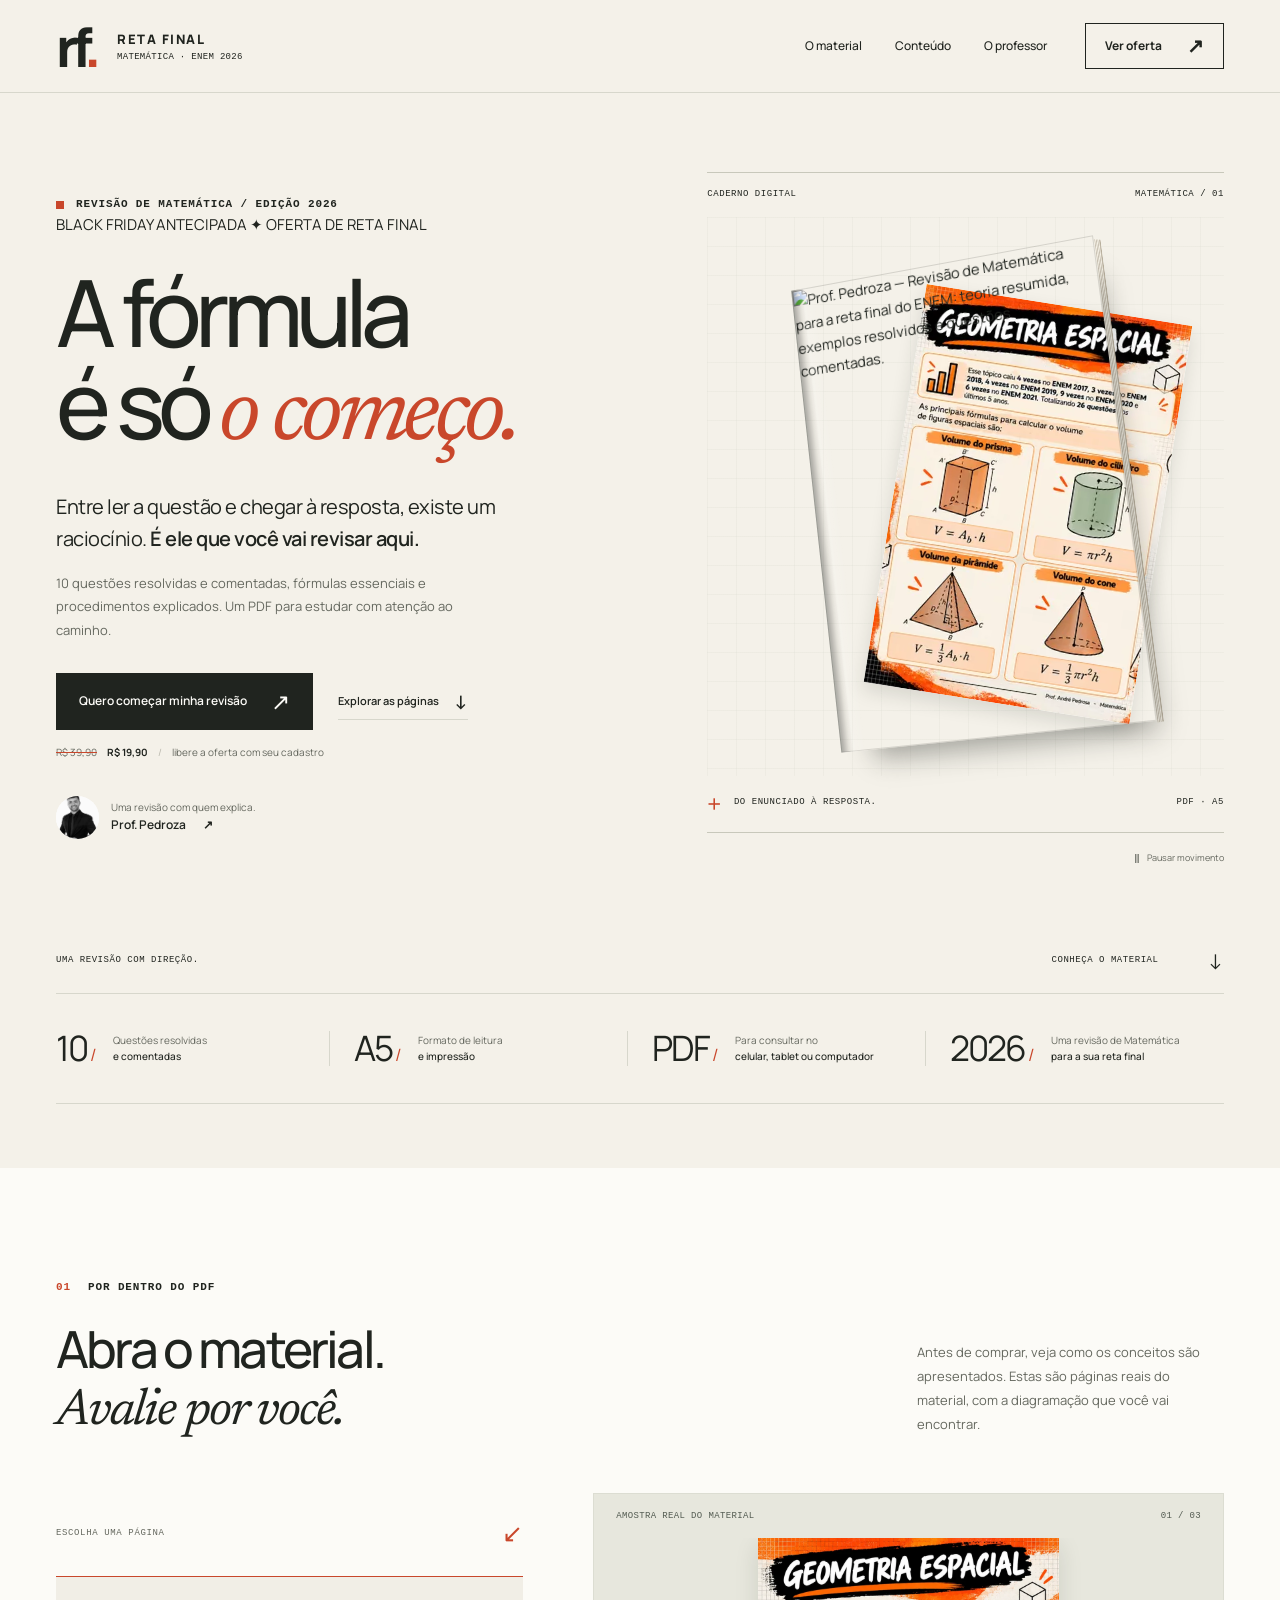
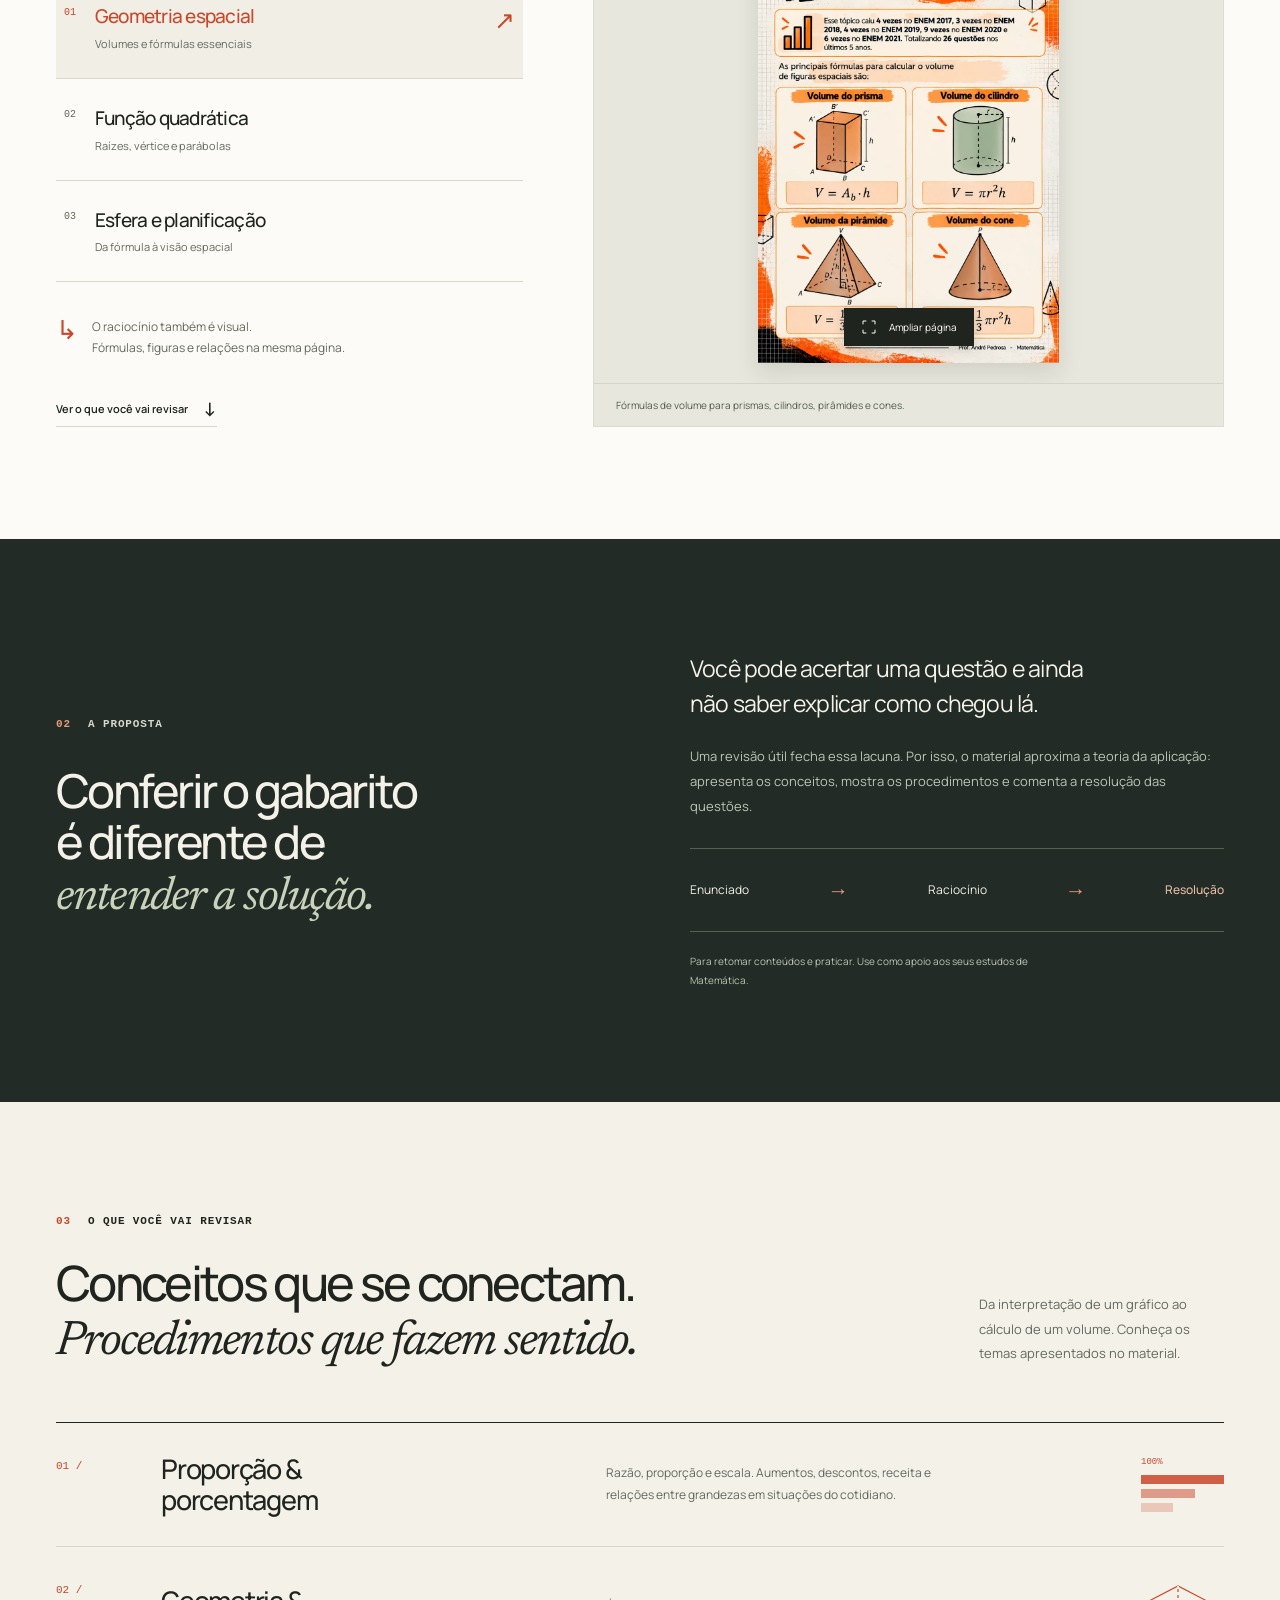
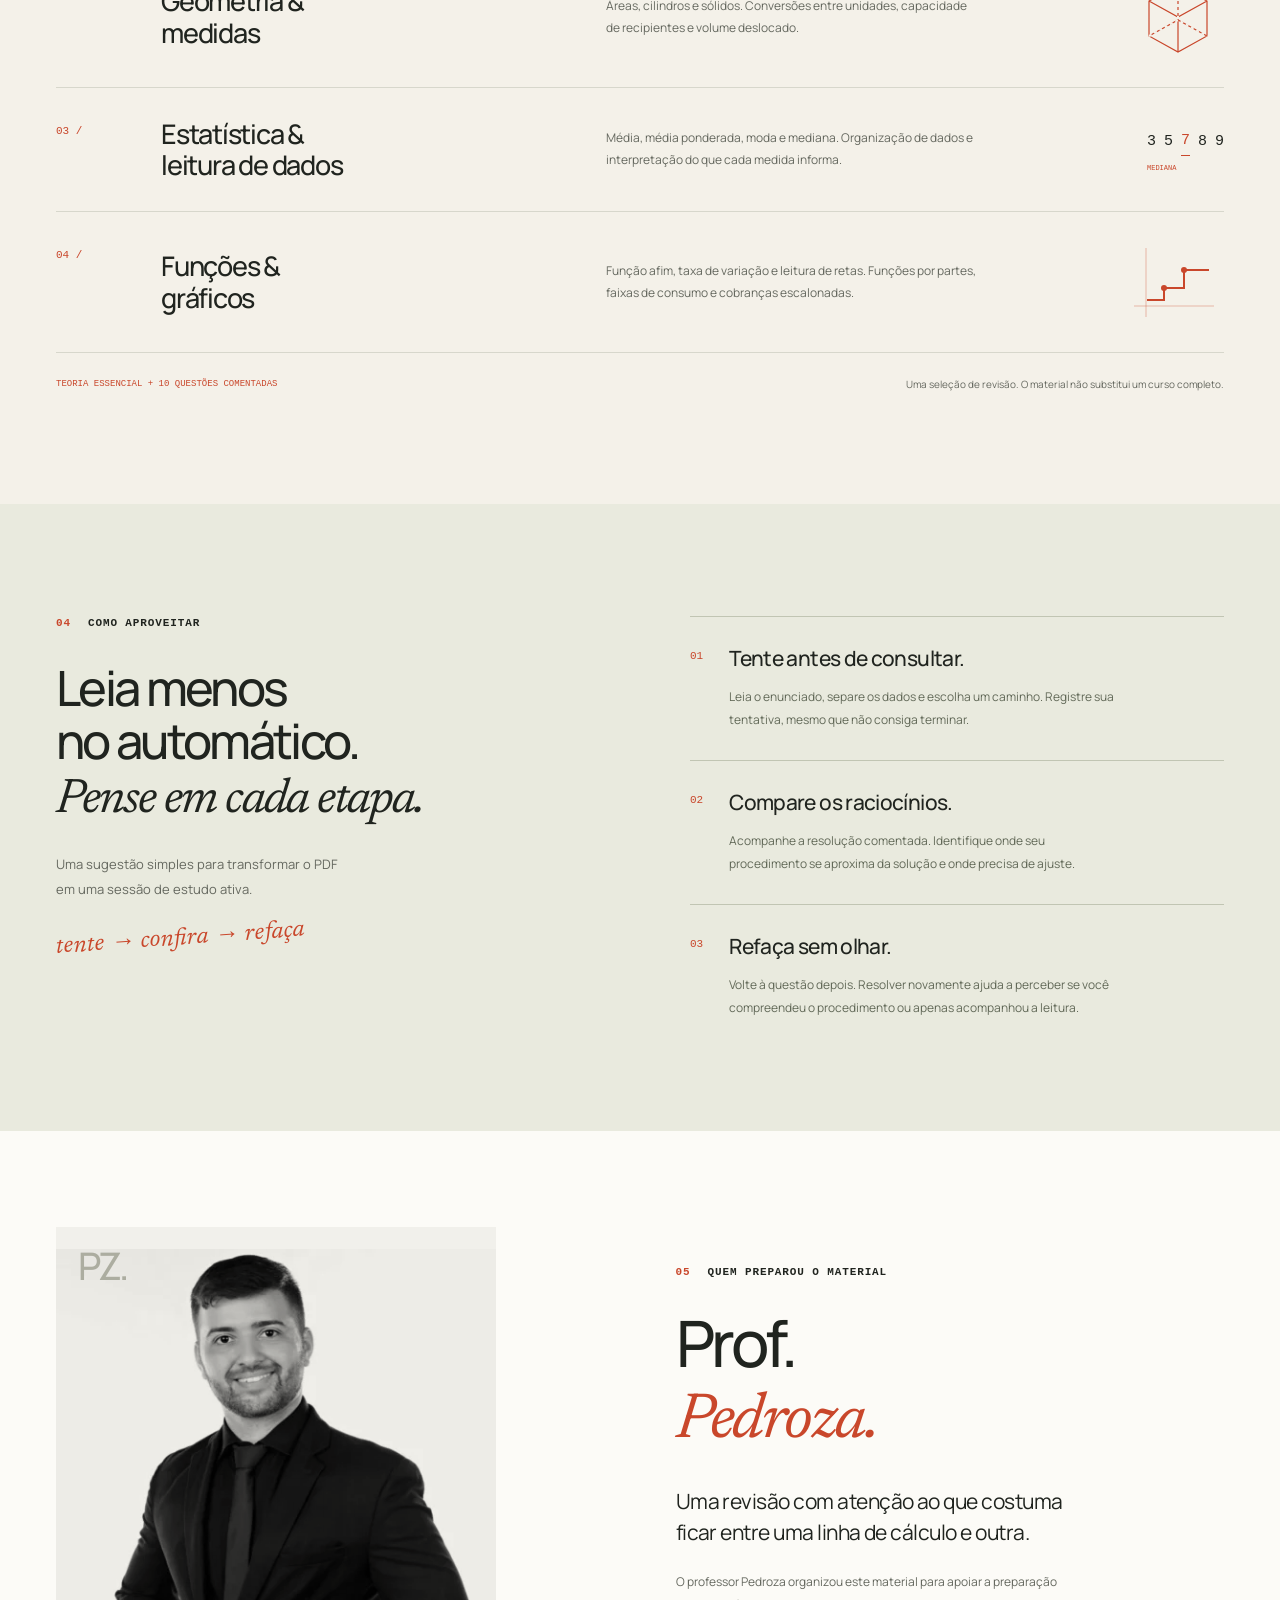
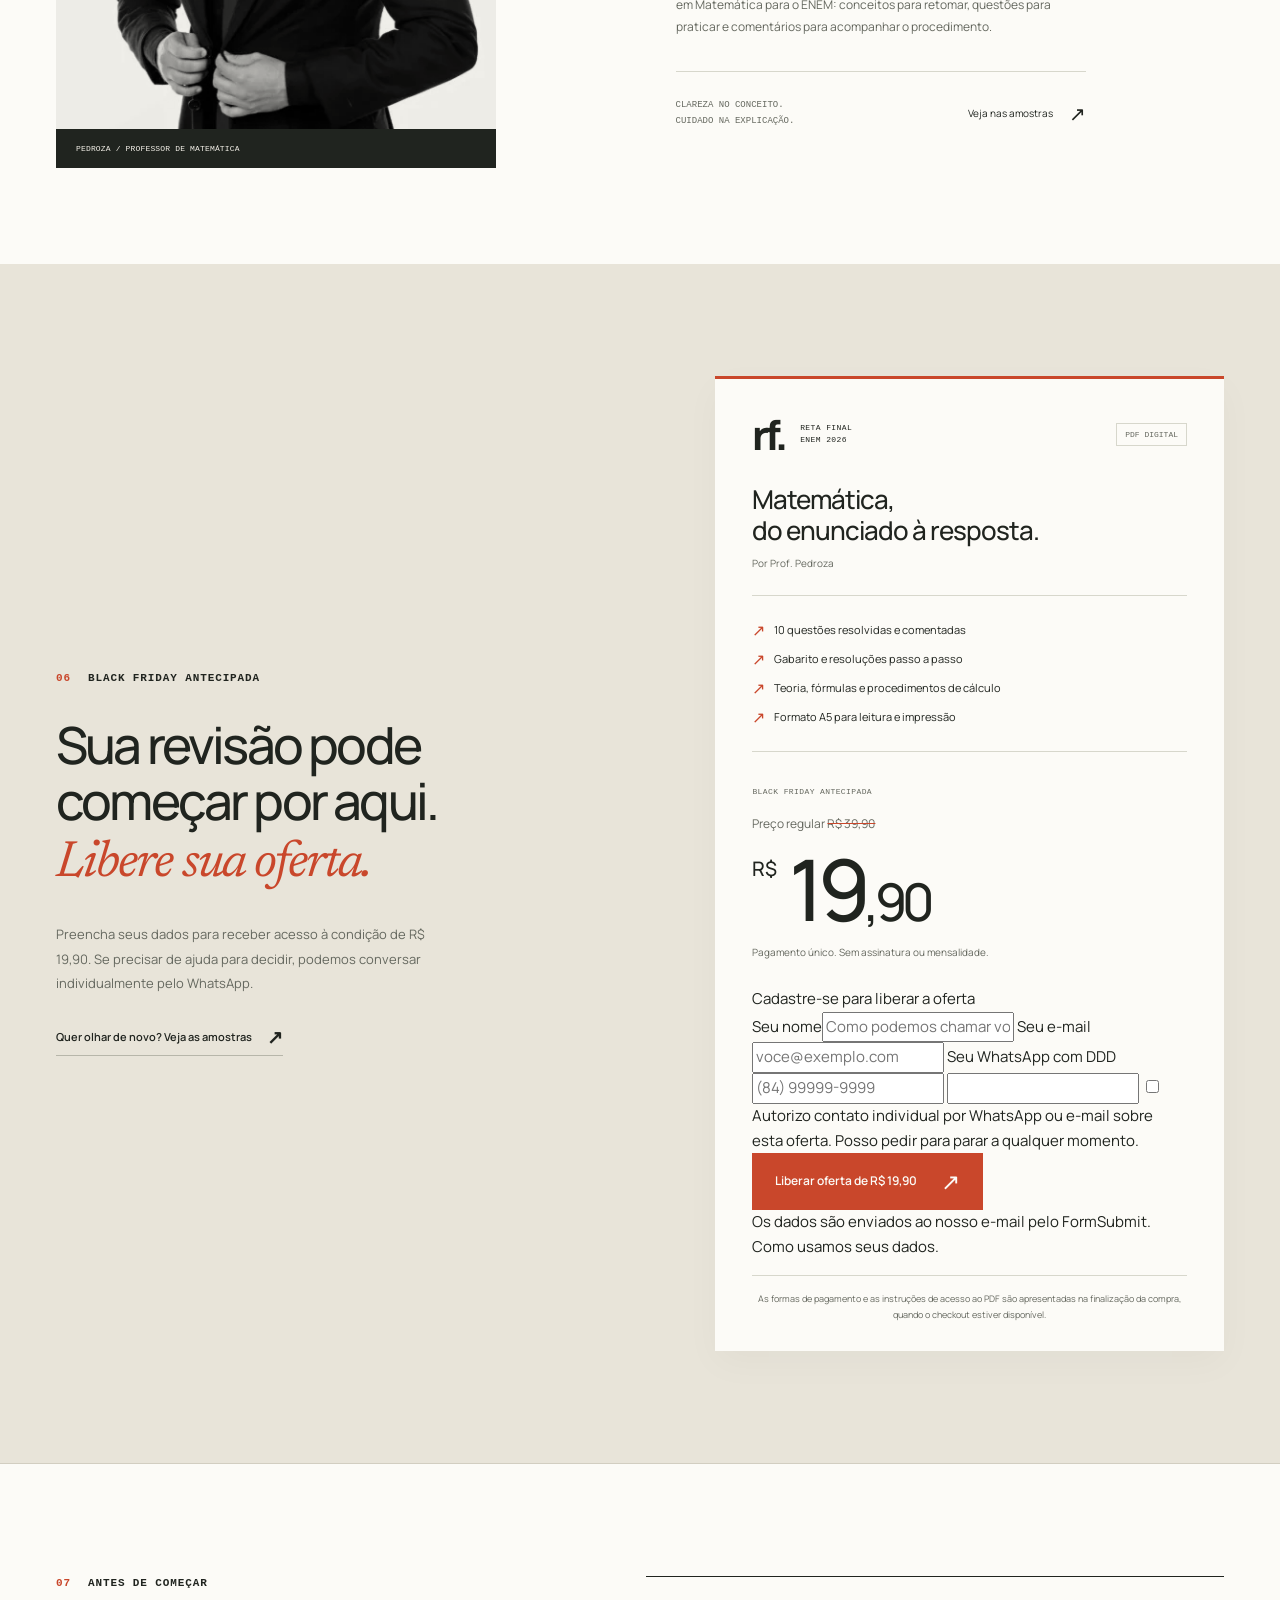
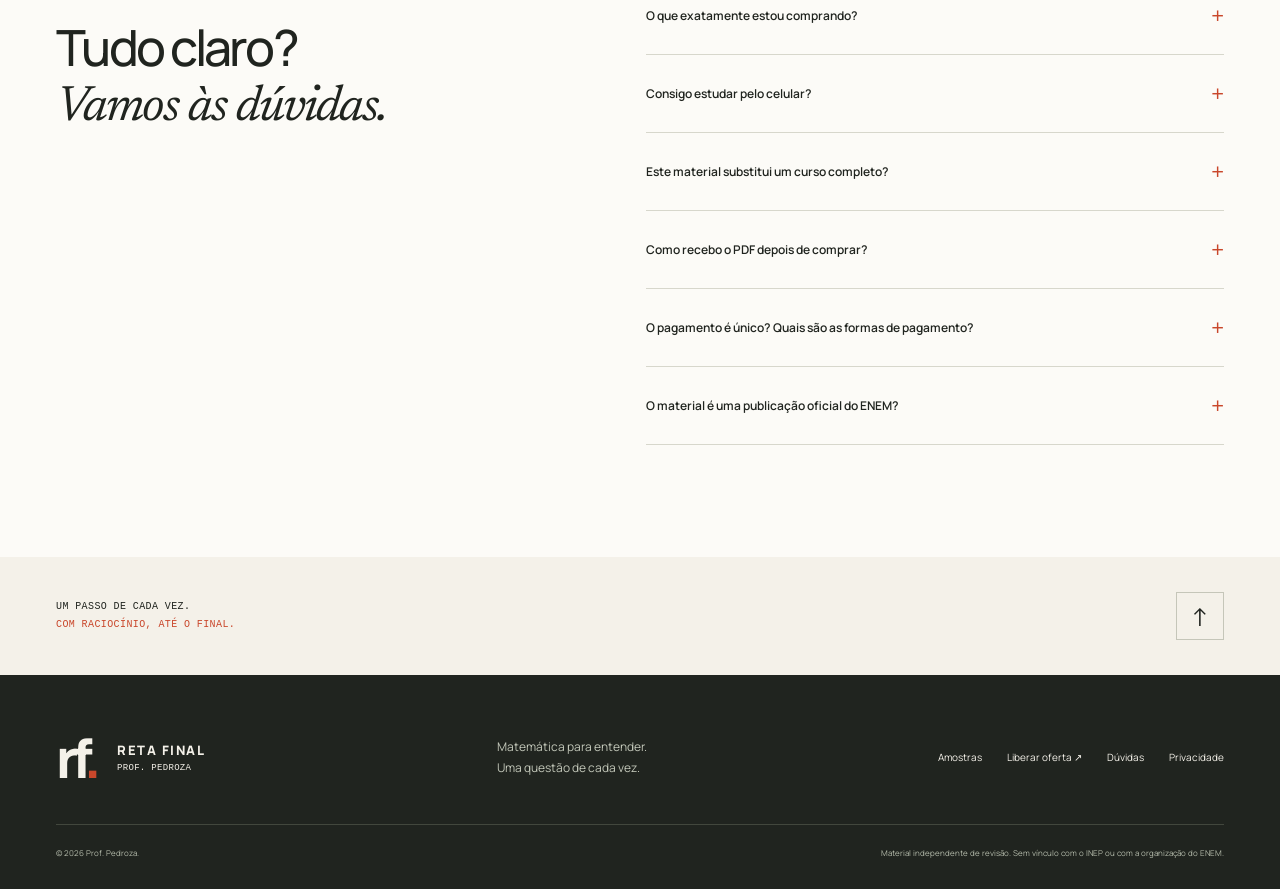
==== commit e67e289e: "Update index.html for lead capture and Pedroza brand" ====
--- a/index.html
+++ b/index.html
@@ -5,22 +5,22 @@
   <meta name="viewport" content="width=device-width, initial-scale=1">
   <meta name="theme-color" content="#f4f1e9">
   <title>Reta Final ENEM 2026 — Uma revisão para entender Matemática</title>
-  <meta name="description" content="Na reta final do ENEM, revise Matemática com 10 questões resolvidas e comentadas pelo Prof. André Pedrosa. De R$ 39,90 por R$ 19,90, em pagamento único.">
+  <meta name="description" content="Na reta final do ENEM, revise Matemática com 10 questões comentadas pelo Prof. Pedroza. Cadastre-se para acessar a oferta de Black Friday antecipada por R$ 19,90.">
   <meta property="og:title" content="A fórmula é só o começo. | Reta Final ENEM 2026">
-  <meta property="og:description" content="Uma revisão de Matemática para entender o caminho, não apenas conferir a resposta. Oferta de reta final: de R$ 39,90 por R$ 19,90.">
+  <meta property="og:description" content="Uma revisão de Matemática para entender o caminho. Black Friday antecipada: cadastre-se para acessar a condição de R$ 19,90.">
   <meta property="og:type" content="website">
   <meta property="og:locale" content="pt_BR">
-  <meta property="og:url" content="https://reta-final-enem-2026-xi.vercel.app/">
-  <meta property="og:image" content="https://reta-final-enem-2026-xi.vercel.app/assets/social-cover.jpg">
-  <meta property="og:image:width" content="1200">
-  <meta property="og:image:height" content="630">
-  <meta property="og:image:alt" content="Reta Final ENEM 2026. A fórmula é só o começo. Material do Prof. André Pedrosa.">
+  <meta property="og:url" content="https://andreretafinal.vercel.app/">
+  <meta property="og:image" content="https://andreretafinal.vercel.app/assets/social-cover-pedroza.png">
+  <meta property="og:image:width" content="1731">
+  <meta property="og:image:height" content="909">
+  <meta property="og:image:alt" content="Reta Final ENEM 2026. A fórmula é só o começo. Material do Prof. Pedroza.">
   <meta name="twitter:card" content="summary_large_image">
-  <link rel="canonical" href="https://reta-final-enem-2026-xi.vercel.app/">
+  <link rel="canonical" href="https://andreretafinal.vercel.app/">
   <link rel="icon" href="assets/favicon.svg" type="image/svg+xml">
   <link rel="preload" href="assets/fonts/manrope-latin.woff2" as="font" type="font/woff2" crossorigin>
-  <link rel="stylesheet" href="assets/site.css?v=20261026-promo">
-  <script src="assets/site.js?v=20261026-promo" defer></script>
+  <link rel="stylesheet" href="assets/site.css?v=20261107-leads">
+  <script src="assets/site.js?v=20261107-leads" defer></script>
 </head>
 <body>
   <a class="skip-link" href="#conteudo-principal">Pular para o conteúdo</a>
@@ -29,7 +29,7 @@
     <div class="container header-inner">
       <a class="brand" href="#inicio" aria-label="Reta Final — início"><span class="brand-symbol" aria-hidden="true">rf<span>.</span></span><span class="brand-name">RETA FINAL<span>MATEMÁTICA · ENEM 2026</span></span></a>
       <nav class="desktop-nav" aria-label="Navegação principal"><a href="#amostras">O material</a><a href="#conteudos">Conteúdo</a><a href="#sobre">O professor</a></nav>
-      <a class="header-cta" href="#oferta">Comprar PDF <span aria-hidden="true">↗</span></a>
+      <a class="header-cta" href="#oferta">Ver oferta <span aria-hidden="true">↗</span></a>
       <button class="menu-toggle" type="button" aria-expanded="false" aria-controls="mobile-nav" aria-label="Abrir menu"><span></span><span></span></button>
     </div>
     <nav id="mobile-nav" class="mobile-nav" aria-label="Navegação no celular" hidden><a href="#amostras">O material <span>01</span></a><a href="#conteudos">Conteúdo <span>02</span></a><a href="#sobre">O professor <span>03</span></a><a href="#faq">Dúvidas <span>04</span></a></nav>
@@ -39,19 +39,20 @@
       <div class="container hero-grid">
         <div class="hero-copy">
           <p class="eyebrow"><span class="edition-mark" aria-hidden="true"></span> REVISÃO DE MATEMÁTICA / EDIÇÃO 2026</p>
+          <p class="campaign-ribbon">BLACK FRIDAY ANTECIPADA <span aria-hidden="true">✦</span> OFERTA DE RETA FINAL</p>
           <h1 id="hero-title">A fórmula<br>é só <span class="serif">o começo.</span></h1>
           <p class="hero-description">Entre ler a questão e chegar à resposta, existe um raciocínio. <strong>É ele que você vai revisar aqui.</strong></p>
           <p class="hero-detail">10 questões resolvidas e comentadas, fórmulas essenciais e procedimentos explicados. Um PDF para estudar com atenção ao caminho.</p>
           <div class="hero-actions"><a class="button button-dark" href="#oferta">Quero começar minha revisão <span aria-hidden="true">↗</span></a><a class="text-link" href="#amostras">Explorar as páginas <span aria-hidden="true">↓</span></a></div>
-          <p class="purchase-note"><del>R$ 39,90</del><strong>R$ 19,90</strong><span aria-hidden="true">/</span> oferta de reta final</p>
-          <a class="hero-author" href="#sobre"><img src="assets/professor-andre-pedrosa.webp" alt="" width="44" height="44"><span>Uma revisão com quem explica.<strong>Prof. André Pedrosa <span aria-hidden="true">↗</span></strong></span></a>
+          <p class="purchase-note"><del>R$ 39,90</del><strong>R$ 19,90</strong><span aria-hidden="true">/</span> libere a oferta com seu cadastro</p>
+          <a class="hero-author" href="#sobre"><img src="assets/professor-andre-pedrosa.webp" alt="" width="44" height="44"><span>Uma revisão com quem explica.<strong>Prof. Pedroza <span aria-hidden="true">↗</span></strong></span></a>
         </div>
-        <div class="hero-product" aria-label="Revisão de Matemática com o Prof. André Pedrosa">
+        <div class="hero-product" aria-label="Revisão de Matemática com o Prof. Pedroza">
           <div class="product-topline"><span>CADERNO DIGITAL</span><span>MATEMÁTICA / 01</span></div>
           <div class="book-presentation">
             <div class="book-preview-page" aria-hidden="true"><img src="assets/amostra-geometria-espacial-thumb.webp" width="360" height="510" alt="" decoding="async"></div>
             <a class="hero-artwork" href="#amostras" aria-label="Conhecer as páginas do material de revisão">
-              <img src="assets/capa-matematica-andre-pedrosa.webp" width="1024" height="1536" alt="Prof. André Pedrosa — Revisão de Matemática para a reta final do ENEM: teoria resumida, exemplos resolvidos e questões comentadas." fetchpriority="high" decoding="async">
+              <img src="assets/capa-matematica-pedroza.png" width="1024" height="1536" alt="Prof. Pedroza — Revisão de Matemática para a reta final do ENEM: teoria resumida, exemplos resolvidos e questões comentadas." fetchpriority="high" decoding="async">
             </a>
           </div>
           <div class="product-bottomline"><span><span class="small-cross" aria-hidden="true">+</span> DO ENUNCIADO À RESPOSTA.</span><span>PDF · A5</span></div>
@@ -96,25 +97,53 @@
       <ol class="study-steps"><li><span>01</span><div><h3>Tente antes de consultar.</h3><p>Leia o enunciado, separe os dados e escolha um caminho. Registre sua tentativa, mesmo que não consiga terminar.</p></div></li><li><span>02</span><div><h3>Compare os raciocínios.</h3><p>Acompanhe a resolução comentada. Identifique onde seu procedimento se aproxima da solução e onde precisa de ajuste.</p></div></li><li><span>03</span><div><h3>Refaça sem olhar.</h3><p>Volte à questão depois. Resolver novamente ajuda a perceber se você compreendeu o procedimento ou apenas acompanhou a leitura.</p></div></li></ol>
     </div></section>
     <section class="author-section" id="sobre" aria-labelledby="author-title"><div class="container author-grid">
-      <div class="author-image"><img src="assets/professor-terno.webp" width="460" height="542" alt="Professor André Pedrosa, autor do material Reta Final ENEM 2026" loading="lazy"><span class="photo-caption">ANDRÉ PEDROSA / PROFESSOR DE MATEMÁTICA</span><span class="portrait-index" aria-hidden="true">AP.</span></div>
-      <div class="author-copy"><p class="eyebrow"><span>05</span> QUEM PREPAROU O MATERIAL</p><h2 id="author-title">Prof. André<br><span class="serif">Pedrosa.</span></h2><p class="author-lead">Uma revisão com atenção ao que costuma ficar entre uma linha de cálculo e outra.</p><p>O professor André Pedrosa organizou este material para apoiar a preparação em Matemática para o ENEM: conceitos para retomar, questões para praticar e comentários para acompanhar o procedimento.</p><div class="author-signoff"><span>CLAREZA NO CONCEITO.<br>CUIDADO NA EXPLICAÇÃO.</span><a href="#amostras" aria-label="Conhecer as páginas do material do professor André Pedrosa">Veja nas amostras <span aria-hidden="true">↗</span></a></div></div>
+      <div class="author-image"><img src="assets/professor-terno.webp" width="460" height="542" alt="Professor Pedroza, autor do material Reta Final ENEM 2026" loading="lazy"><span class="photo-caption">PEDROZA / PROFESSOR DE MATEMÁTICA</span><span class="portrait-index" aria-hidden="true">PZ.</span></div>
+      <div class="author-copy"><p class="eyebrow"><span>05</span> QUEM PREPAROU O MATERIAL</p><h2 id="author-title">Prof.<br><span class="serif">Pedroza.</span></h2><p class="author-lead">Uma revisão com atenção ao que costuma ficar entre uma linha de cálculo e outra.</p><p>O professor Pedroza organizou este material para apoiar a preparação em Matemática para o ENEM: conceitos para retomar, questões para praticar e comentários para acompanhar o procedimento.</p><div class="author-signoff"><span>CLAREZA NO CONCEITO.<br>CUIDADO NA EXPLICAÇÃO.</span><a href="#amostras" aria-label="Conhecer as páginas do material do professor Pedroza">Veja nas amostras <span aria-hidden="true">↗</span></a></div></div>
     </div></section>
     <section class="offer section-space" id="oferta" aria-labelledby="offer-title"><div class="container offer-grid">
-      <div class="offer-copy"><p class="eyebrow"><span>06</span> SEU PRÓXIMO PASSO</p><h2 id="offer-title">Reserve um tempo.<br>Abra o material.<br><span class="serif">Comece uma questão.</span></h2><p>Você não precisa revisar tudo de uma vez. Precisa de um ponto de partida e atenção ao que ainda merece ser compreendido.</p><a class="text-link" href="#amostras">Quer olhar de novo? Veja as amostras <span aria-hidden="true">↗</span></a></div>
-      <div class="offer-card"><div class="offer-card-top"><span class="mini-brand">rf.</span><span>RETA FINAL<br>ENEM 2026</span><span class="offer-format">PDF DIGITAL</span></div><h3>Matemática,<br>do enunciado à resposta.</h3><p class="offer-byline">Por Prof. André Pedrosa</p><ul class="offer-includes"><li>10 questões resolvidas e comentadas</li><li>Gabarito e resoluções passo a passo</li><li>Teoria, fórmulas e procedimentos de cálculo</li><li>Formato A5 para leitura e impressão</li></ul><div class="price-block"><span>OFERTA DE RETA FINAL</span><p class="regular-price">Preço regular <del>R$ 39,90</del></p><p class="price"><span>R$</span> 19<span>,90</span></p><p>Pagamento único. Sem assinatura ou mensalidade.</p></div><a class="button button-accent checkout-link" href="https://checkoutseguro.info/checkout/cmvc9q3um0j8k01om69f3hvp1?offer=AIT9ILJ" data-location="offer">Comprar meu material <span aria-hidden="true">↗</span></a><p class="checkout-note"><svg width="13" height="15" viewBox="0 0 16 18" fill="none" aria-hidden="true"><path d="M4 8V5a4 4 0 0 1 8 0v3M2 8h12v9H2V8Z" stroke="currentColor" stroke-width="1.2"/></svg> Você será direcionado ao checkout.</p><p class="delivery-note">As formas de pagamento e as instruções de acesso ao PDF são apresentadas na finalização da compra.</p></div>
+      <div class="offer-copy"><p class="eyebrow"><span>06</span> BLACK FRIDAY ANTECIPADA</p><h2 id="offer-title">Sua revisão pode<br>começar por aqui.<br><span class="serif">Libere sua oferta.</span></h2><p>Preencha seus dados para receber acesso à condição de R$ 19,90. Se precisar de ajuda para decidir, podemos conversar individualmente pelo WhatsApp.</p><a class="text-link" href="#amostras">Quer olhar de novo? Veja as amostras <span aria-hidden="true">↗</span></a></div>
+      <div class="offer-card">
+        <div class="offer-card-top"><span class="mini-brand">rf.</span><span>RETA FINAL<br>ENEM 2026</span><span class="offer-format">PDF DIGITAL</span></div>
+        <h3>Matemática,<br>do enunciado à resposta.</h3><p class="offer-byline">Por Prof. Pedroza</p>
+        <ul class="offer-includes"><li>10 questões resolvidas e comentadas</li><li>Gabarito e resoluções passo a passo</li><li>Teoria, fórmulas e procedimentos de cálculo</li><li>Formato A5 para leitura e impressão</li></ul>
+        <div class="price-block"><span>BLACK FRIDAY ANTECIPADA</span><p class="regular-price">Preço regular <del>R$ 39,90</del></p><p class="price"><span>R$</span> 19<span>,90</span></p><p>Pagamento único. Sem assinatura ou mensalidade.</p></div>
+        <form id="lead-form" class="lead-form" action="https://formsubmit.co/ajax/caslusiqueira2@gmail.com" method="POST">
+          <p class="lead-form-title">Cadastre-se para liberar a oferta</p>
+          <label for="lead-name">Seu nome</label><input id="lead-name" name="name" type="text" autocomplete="name" minlength="2" maxlength="90" required placeholder="Como podemos chamar você?">
+          <label for="lead-email">Seu e-mail</label><input id="lead-email" name="email" type="email" autocomplete="email" maxlength="160" required placeholder="voce@exemplo.com">
+          <label for="lead-phone">Seu WhatsApp com DDD</label><input id="lead-phone" name="whatsapp" type="tel" inputmode="tel" autocomplete="tel" minlength="10" maxlength="20" required placeholder="(84) 99999-9999">
+          <input type="text" name="_honey" class="lead-honey" tabindex="-1" autocomplete="off" aria-hidden="true">
+          <input type="hidden" name="_subject" value="Novo lead | Reta Final ENEM 2026">
+          <input type="hidden" name="produto" value="Reta Final ENEM 2026 - Matemática">
+          <input type="hidden" name="oferta" value="Black Friday antecipada - R$ 19,90">
+          <label class="lead-consent"><input type="checkbox" name="autorizacao_contato" value="Sim, sobre esta oferta" required><span>Autorizo contato individual por WhatsApp ou e-mail sobre esta oferta. Posso pedir para parar a qualquer momento.</span></label>
+          <button class="button button-accent lead-submit" type="submit">Liberar oferta de R$ 19,90 <span aria-hidden="true">↗</span></button>
+          <p id="lead-status" class="lead-status" role="status" aria-live="polite"></p>
+          <p class="lead-privacy">Os dados são enviados ao nosso e-mail pelo FormSubmit. <a href="privacidade.html">Como usamos seus dados</a>.</p>
+        </form>
+        <div id="offer-unlocked" class="offer-unlocked" hidden>
+          <p class="unlock-kicker">CADASTRO RECEBIDO</p>
+          <h4>Obrigado! Vamos avisar você assim que a compra estiver disponível.</h4>
+          <p>O checkout está em análise pela plataforma de pagamentos. A condição anunciada é de R$ 19,90; entraremos em contato pelo WhatsApp ou e-mail com o link quando ele for liberado.</p>
+          <a class="button button-accent checkout-link" data-location="offer" hidden>Ir para o pagamento <span aria-hidden="true">↗</span></a>
+          <a class="text-link" href="https://wa.me/5584981658730?text=Ol%C3%A1%2C%20cadastrei-me%20na%20oferta%20Reta%20Final%20ENEM%202026%20e%20quero%20tirar%20uma%20d%C3%BAvida." target="_blank" rel="noopener noreferrer">Prefere falar agora? Chame no WhatsApp ↗</a>
+        </div>
+        <p class="delivery-note">As formas de pagamento e as instruções de acesso ao PDF são apresentadas na finalização da compra, quando o checkout estiver disponível.</p>
+      </div>
     </div></section>
     <section class="faq section-space" id="faq" aria-labelledby="faq-title"><div class="container faq-grid"><div><p class="eyebrow"><span>07</span> ANTES DE COMEÇAR</p><h2 id="faq-title">Tudo claro?<br><span class="serif">Vamos às dúvidas.</span></h2></div><div class="faq-list">
-      <details><summary>O que exatamente estou comprando?<span aria-hidden="true">+</span></summary><div class="faq-answer"><p>Um material digital em PDF de revisão de Matemática para o ENEM 2026, do Prof. André Pedrosa. Ele inclui teoria essencial, fórmulas, 10 questões resolvidas e comentadas e gabarito. Não é um curso em vídeo nem um livro físico.</p></div></details>
+      <details><summary>O que exatamente estou comprando?<span aria-hidden="true">+</span></summary><div class="faq-answer"><p>Um material digital em PDF de revisão de Matemática para o ENEM 2026, do Prof. Pedroza. Ele inclui teoria essencial, fórmulas, 10 questões resolvidas e comentadas e gabarito. Não é um curso em vídeo nem um livro físico.</p></div></details>
       <details><summary>Consigo estudar pelo celular?<span aria-hidden="true">+</span></summary><div class="faq-answer"><p>Sim. O PDF pode ser aberto em um leitor de PDF no celular, tablet ou computador. A diagramação é em formato A5, que também permite a impressão. Nas amostras desta página, você pode ampliar as páginas para conferir a leitura.</p></div></details>
       <details><summary>Este material substitui um curso completo?<span aria-hidden="true">+</span></summary><div class="faq-answer"><p>Não. É um apoio de revisão para retomar conteúdos e praticar procedimentos. Use junto aos seus estudos e à resolução de outras questões. O material não promete uma nota específica ou aprovação.</p></div></details>
       <details><summary>Como recebo o PDF depois de comprar?<span aria-hidden="true">+</span></summary><div class="faq-answer"><p>Após a confirmação do pagamento, siga as instruções de entrega e acesso apresentadas no checkout. Confira seus dados antes de finalizar a compra.</p></div></details>
-      <details><summary>O pagamento é único? Quais são as formas de pagamento?<span aria-hidden="true">+</span></summary><div class="faq-answer"><p>Na oferta de reta final, o material custa R$ 19,90, em pagamento único, sem assinatura. O preço regular é R$ 39,90. As opções de pagamento disponíveis são exibidas no checkout.</p></div></details>
-      <details><summary>O material é uma publicação oficial do ENEM?<span aria-hidden="true">+</span></summary><div class="faq-answer"><p>Não. É um material independente de revisão, de autoria do Prof. André Pedrosa, sem vínculo com o INEP ou com a organização do ENEM.</p></div></details>
+      <details><summary>O pagamento é único? Quais são as formas de pagamento?<span aria-hidden="true">+</span></summary><div class="faq-answer"><p>Na oferta de Black Friday antecipada, o material custa R$ 19,90, em pagamento único, sem assinatura. O preço regular informado é R$ 39,90. As opções de pagamento serão exibidas no checkout quando a plataforma liberar a compra.</p></div></details>
+      <details><summary>O material é uma publicação oficial do ENEM?<span aria-hidden="true">+</span></summary><div class="faq-answer"><p>Não. É um material independente de revisão, de autoria do Prof. Pedroza, sem vínculo com o INEP ou com a organização do ENEM.</p></div></details>
     </div></div></section>
     <div class="closing-line container"><span>UM PASSO DE CADA VEZ.<br><strong>COM RACIOCÍNIO, ATÉ O FINAL.</strong></span><a href="#inicio" aria-label="Voltar ao início">↑</a></div>
   </main>
-  <footer class="site-footer"><div class="container"><div class="footer-main"><a class="brand" href="#inicio" aria-label="Reta Final — início"><span class="brand-symbol" aria-hidden="true">rf<span>.</span></span><span class="brand-name">RETA FINAL<span>PROF. ANDRÉ PEDROSA</span></span></a><p>Matemática para entender.<br>Uma questão de cada vez.</p><nav aria-label="Links do rodapé"><a href="#amostras">Amostras</a><a href="#oferta">Comprar PDF ↗</a><a href="#faq">Dúvidas</a></nav></div><div class="footer-bottom"><p>© 2026 Prof. André Pedrosa.</p><p>Material independente de revisão. Sem vínculo com o INEP ou com a organização do ENEM.</p></div></div></footer>
-  <aside class="mobile-purchase" aria-label="Comprar material" hidden><div><span>RETA FINAL / PDF DIGITAL</span><strong><del>R$ 39,90</del> R$ 19,90 <small>oferta</small></strong></div><a class="button button-dark checkout-link" href="https://checkoutseguro.info/checkout/cmvc9q3um0j8k01om69f3hvp1?offer=AIT9ILJ" data-location="mobile_bar">Comprar PDF <span aria-hidden="true">↗</span></a></aside>
+  <footer class="site-footer"><div class="container"><div class="footer-main"><a class="brand" href="#inicio" aria-label="Reta Final — início"><span class="brand-symbol" aria-hidden="true">rf<span>.</span></span><span class="brand-name">RETA FINAL<span>PROF. PEDROZA</span></span></a><p>Matemática para entender.<br>Uma questão de cada vez.</p><nav aria-label="Links do rodapé"><a href="#amostras">Amostras</a><a href="#oferta">Liberar oferta ↗</a><a href="#faq">Dúvidas</a><a href="privacidade.html">Privacidade</a></nav></div><div class="footer-bottom"><p>© 2026 Prof. Pedroza.</p><p>Material independente de revisão. Sem vínculo com o INEP ou com a organização do ENEM.</p></div></div></footer>
+  <aside class="mobile-purchase" aria-label="Acessar oferta" hidden><div><span>RETA FINAL / PDF DIGITAL</span><strong><del>R$ 39,90</del> R$ 19,90 <small>oferta</small></strong></div><a class="button button-dark" href="#oferta">Liberar oferta <span aria-hidden="true">↗</span></a></aside>
   <dialog id="sample-dialog" class="sample-dialog" aria-labelledby="dialog-title"><div class="dialog-content"><header class="dialog-header"><div><span id="dialog-counter">01 / 03</span><h2 id="dialog-title">Geometria espacial</h2></div><button type="button" id="close-dialog" class="icon-button" aria-label="Fechar amostra">✕</button></header><div class="dialog-image-area"><img id="dialog-image" src="assets/amostra-geometria-espacial.webp" alt="Amostra de Geometria espacial" width="900" height="1274"></div><footer class="dialog-footer"><button type="button" id="previous-sample" class="icon-button" aria-label="Amostra anterior">←</button><button type="button" id="zoom-sample" class="zoom-button" aria-pressed="false">Ampliar leitura +</button><button type="button" id="next-sample" class="icon-button" aria-label="Próxima amostra">→</button></footer></div></dialog>
 </body>
 </html>
+
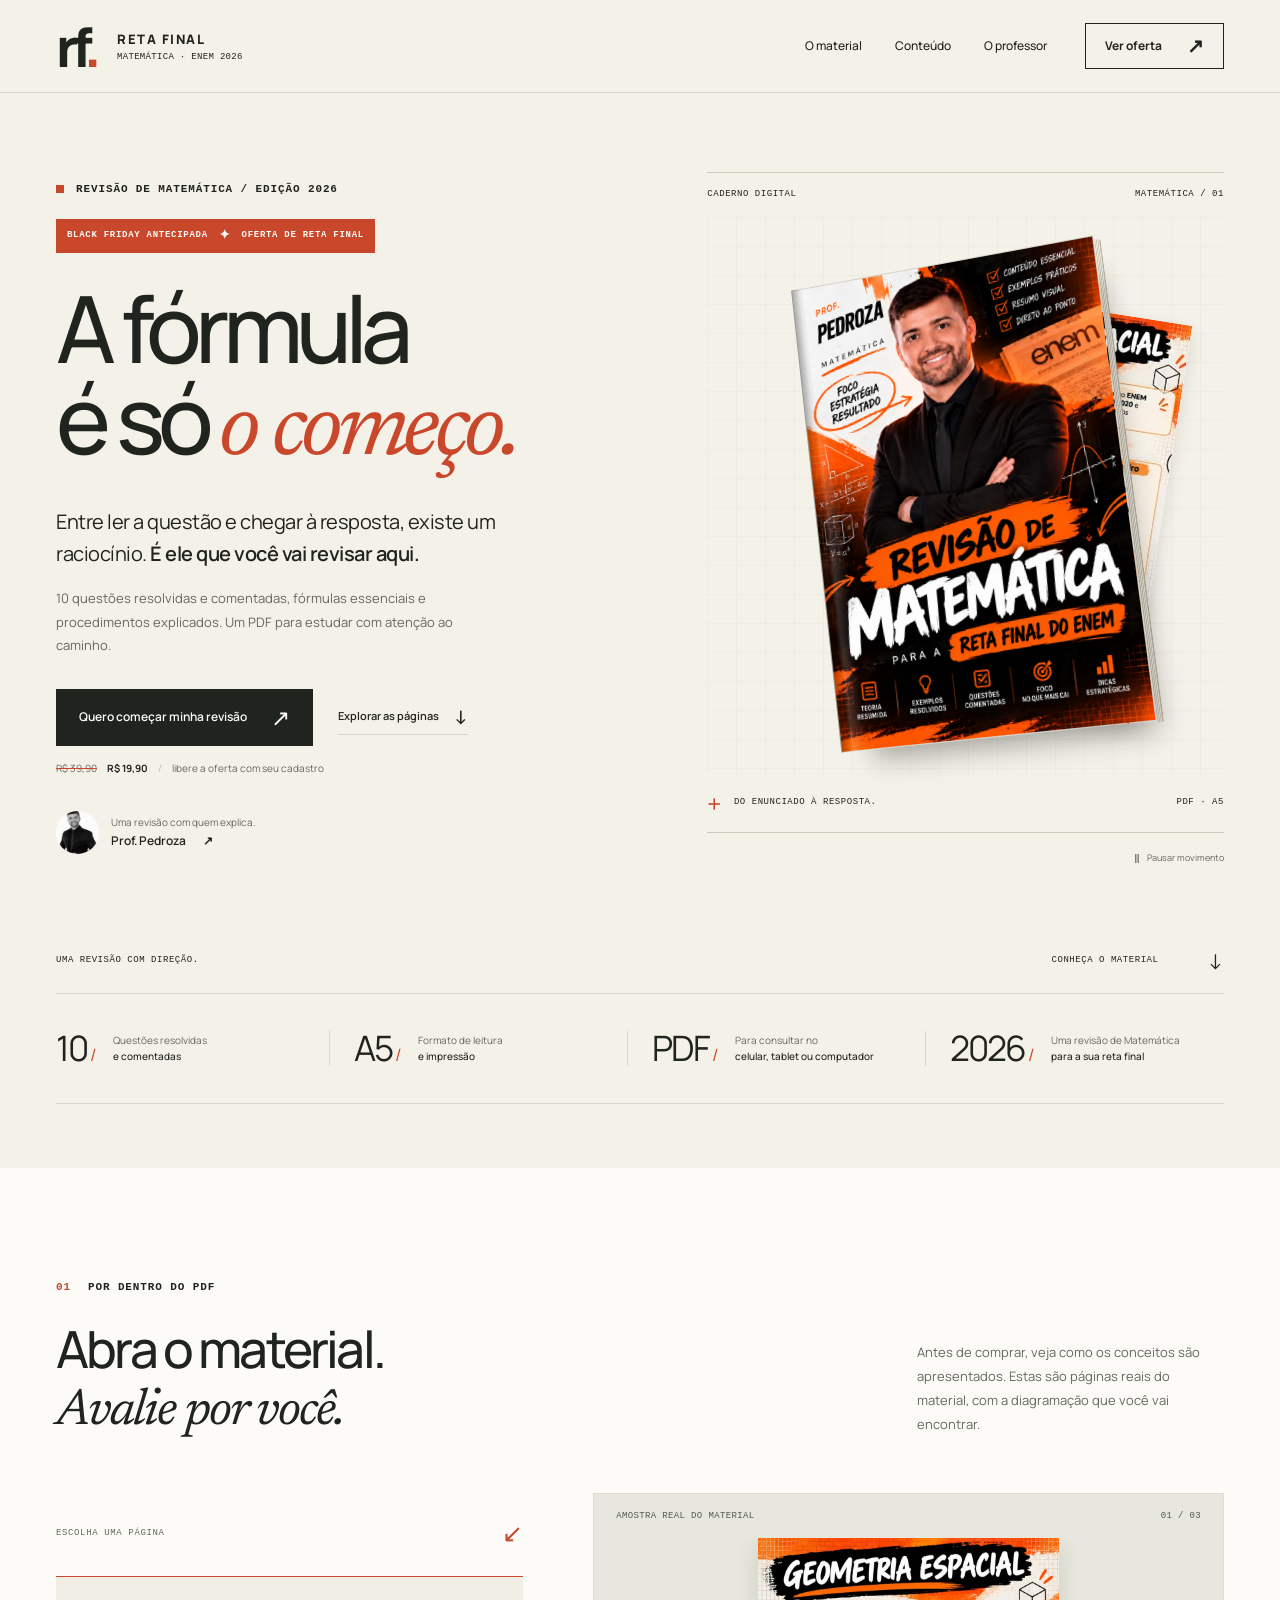
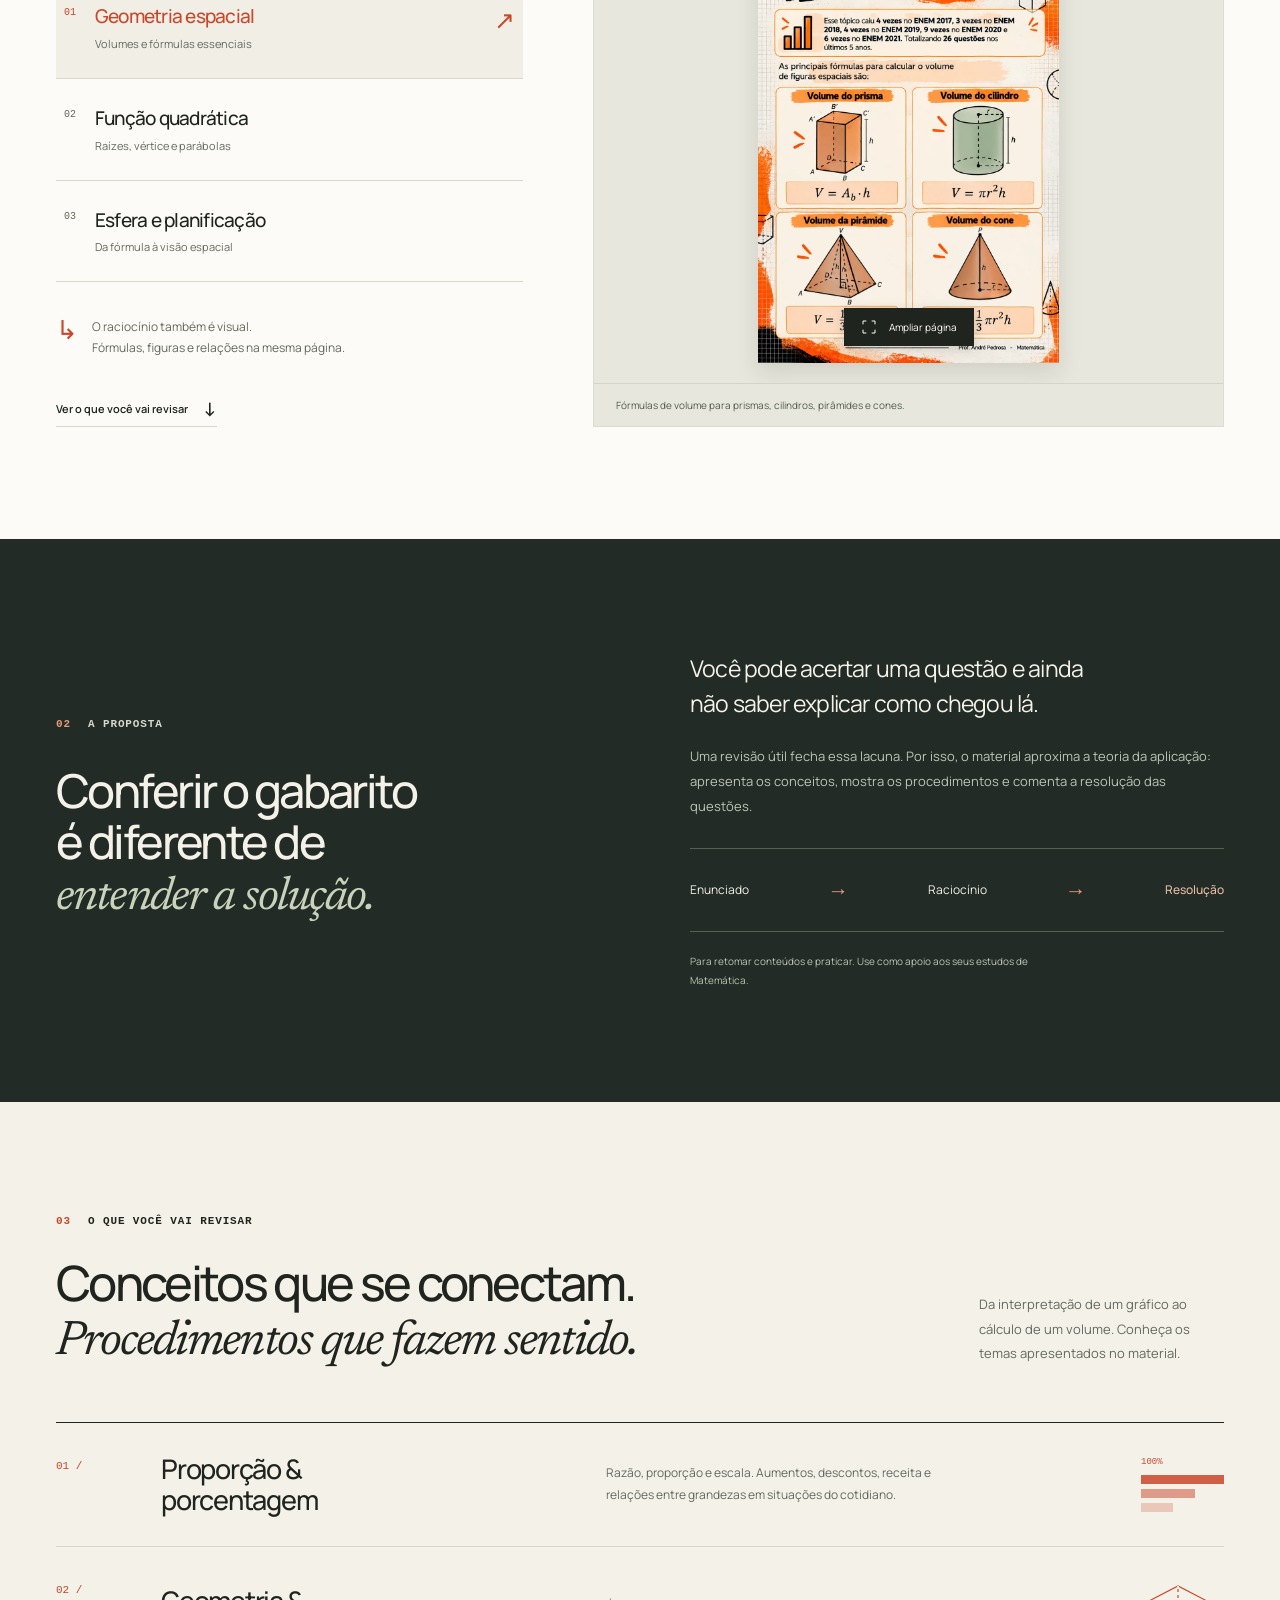
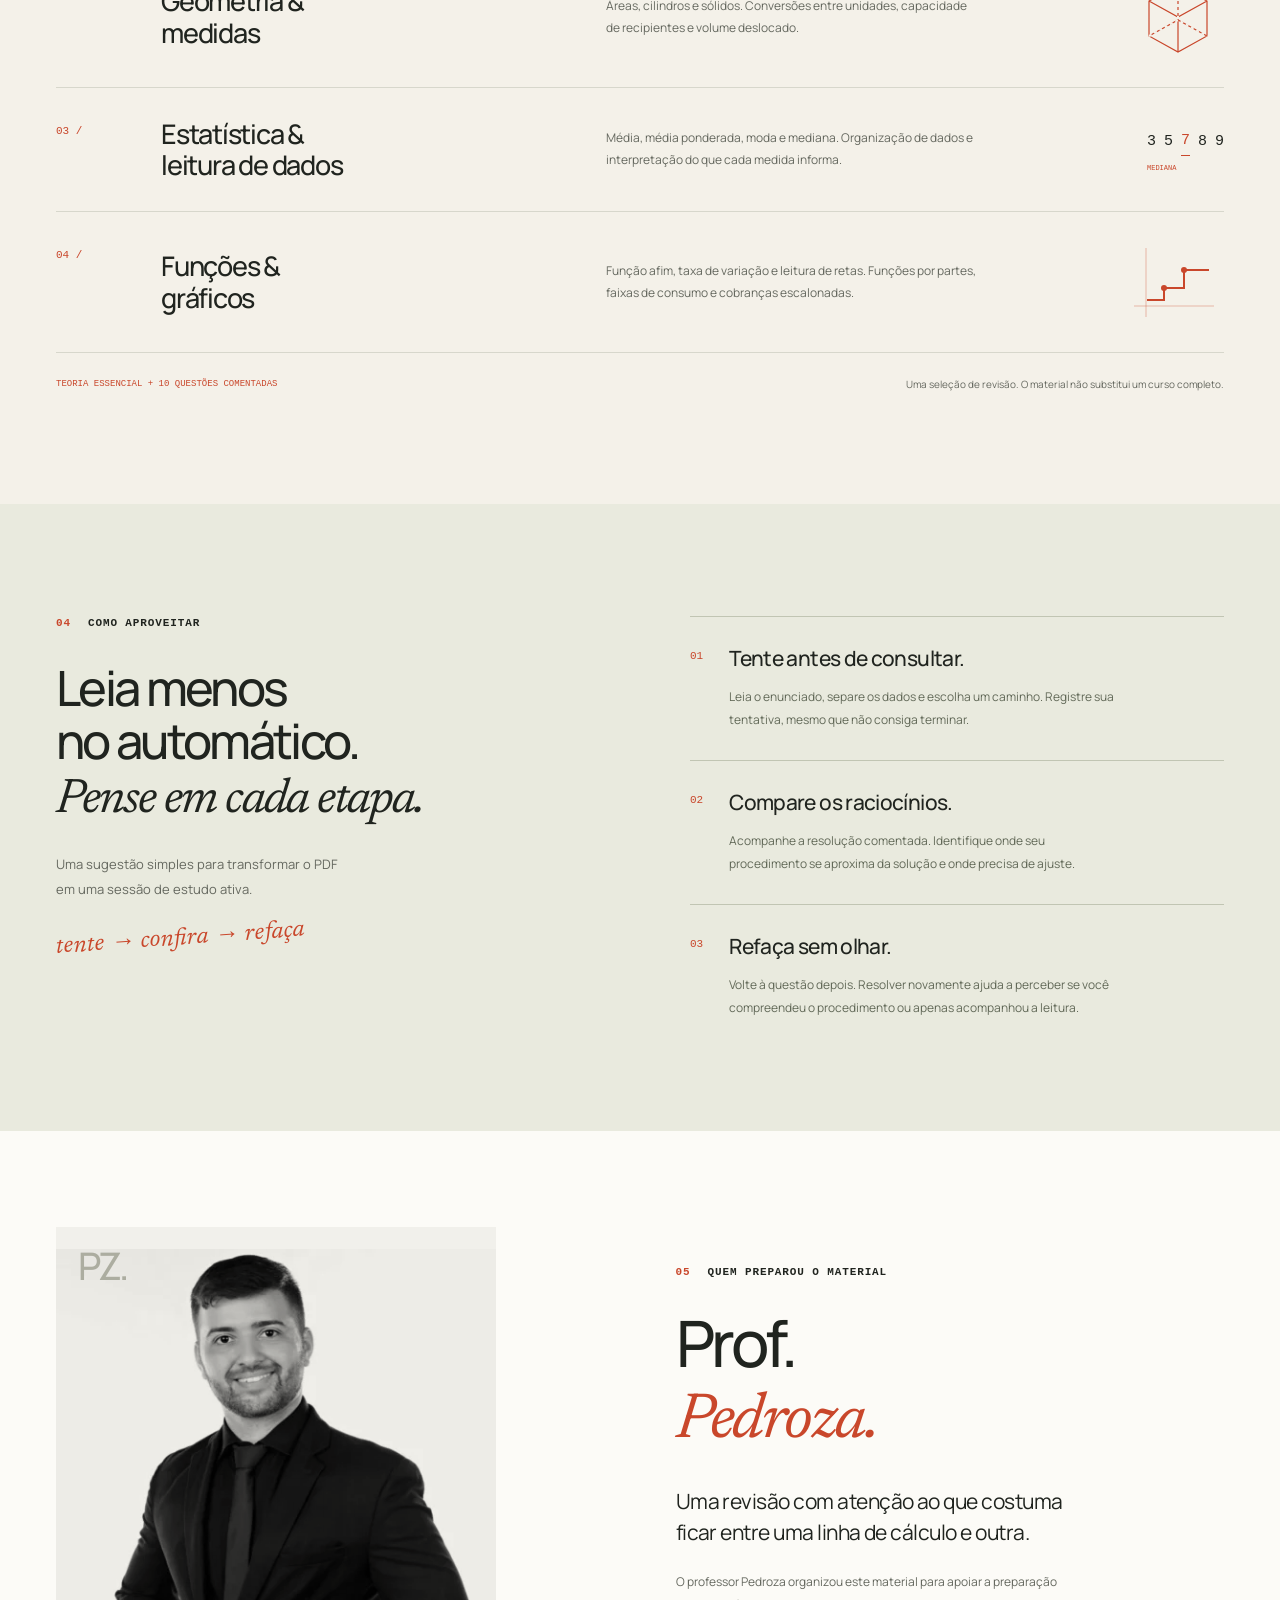
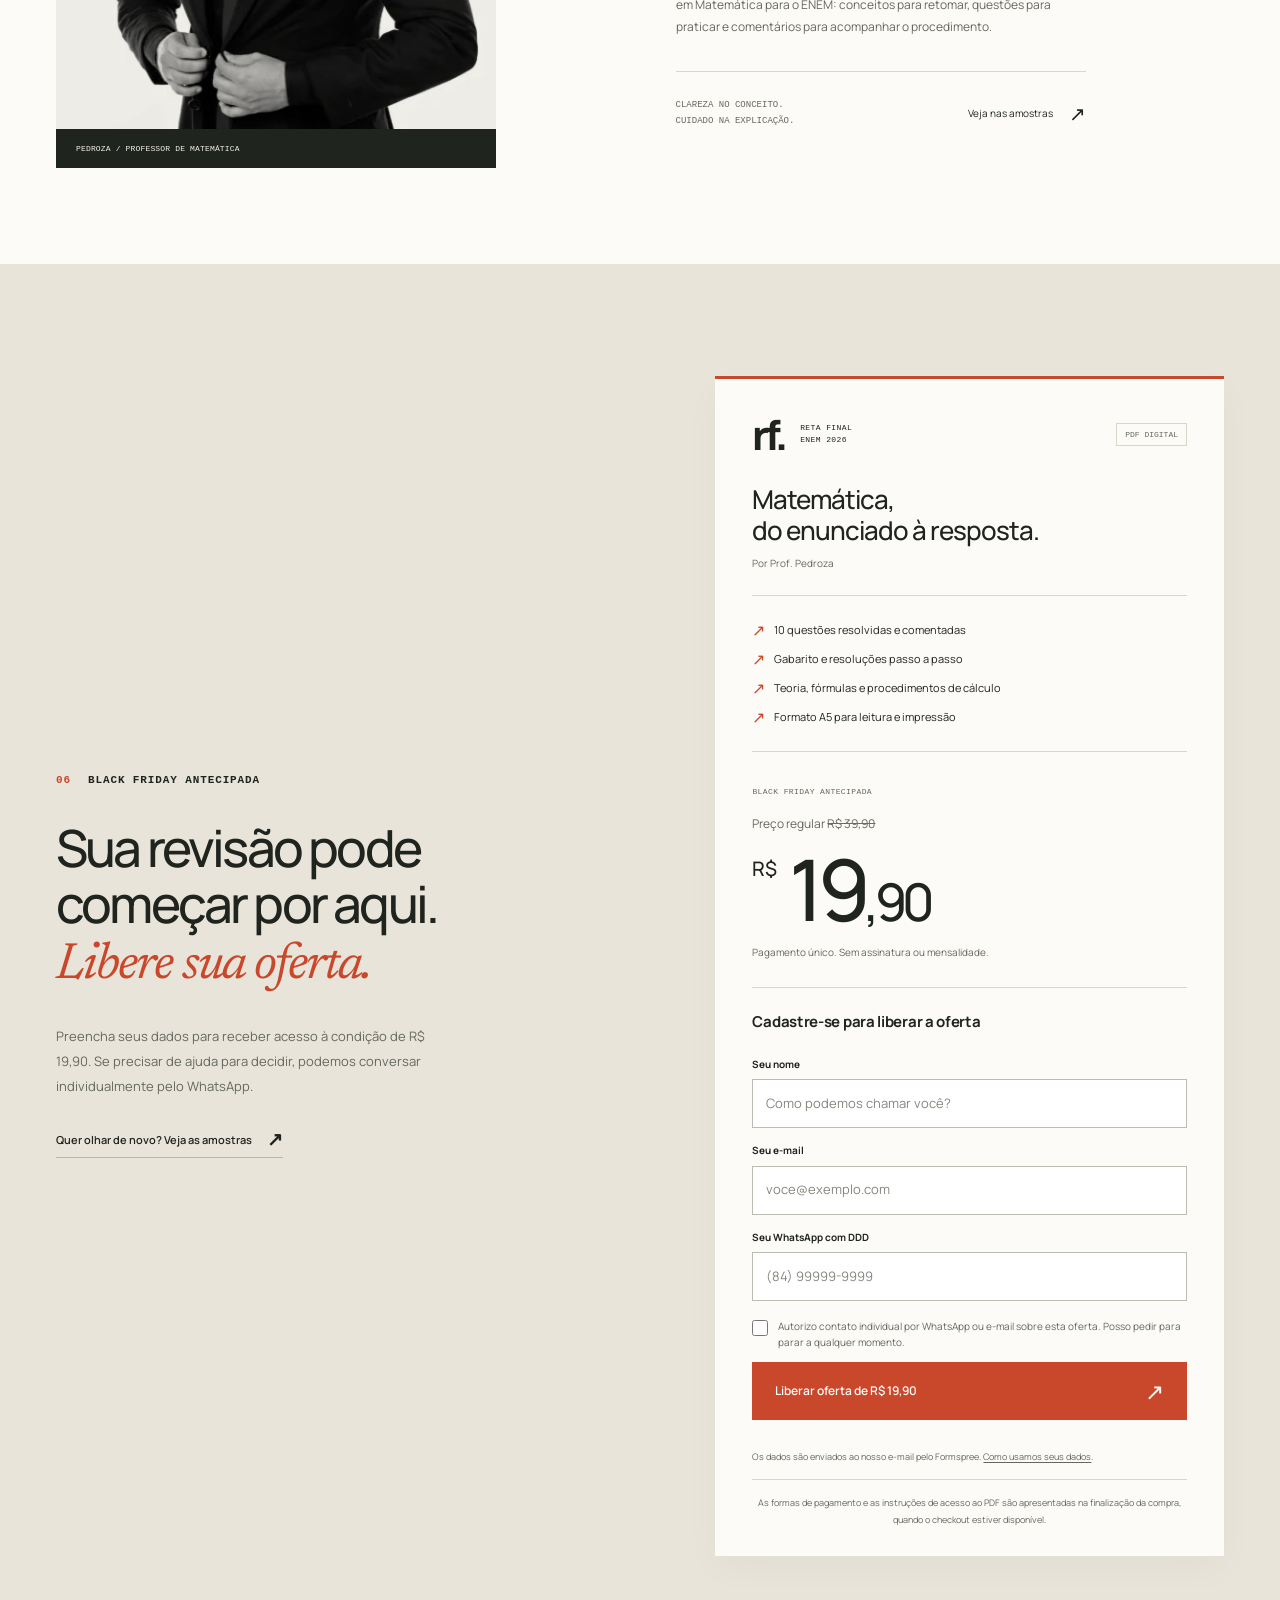
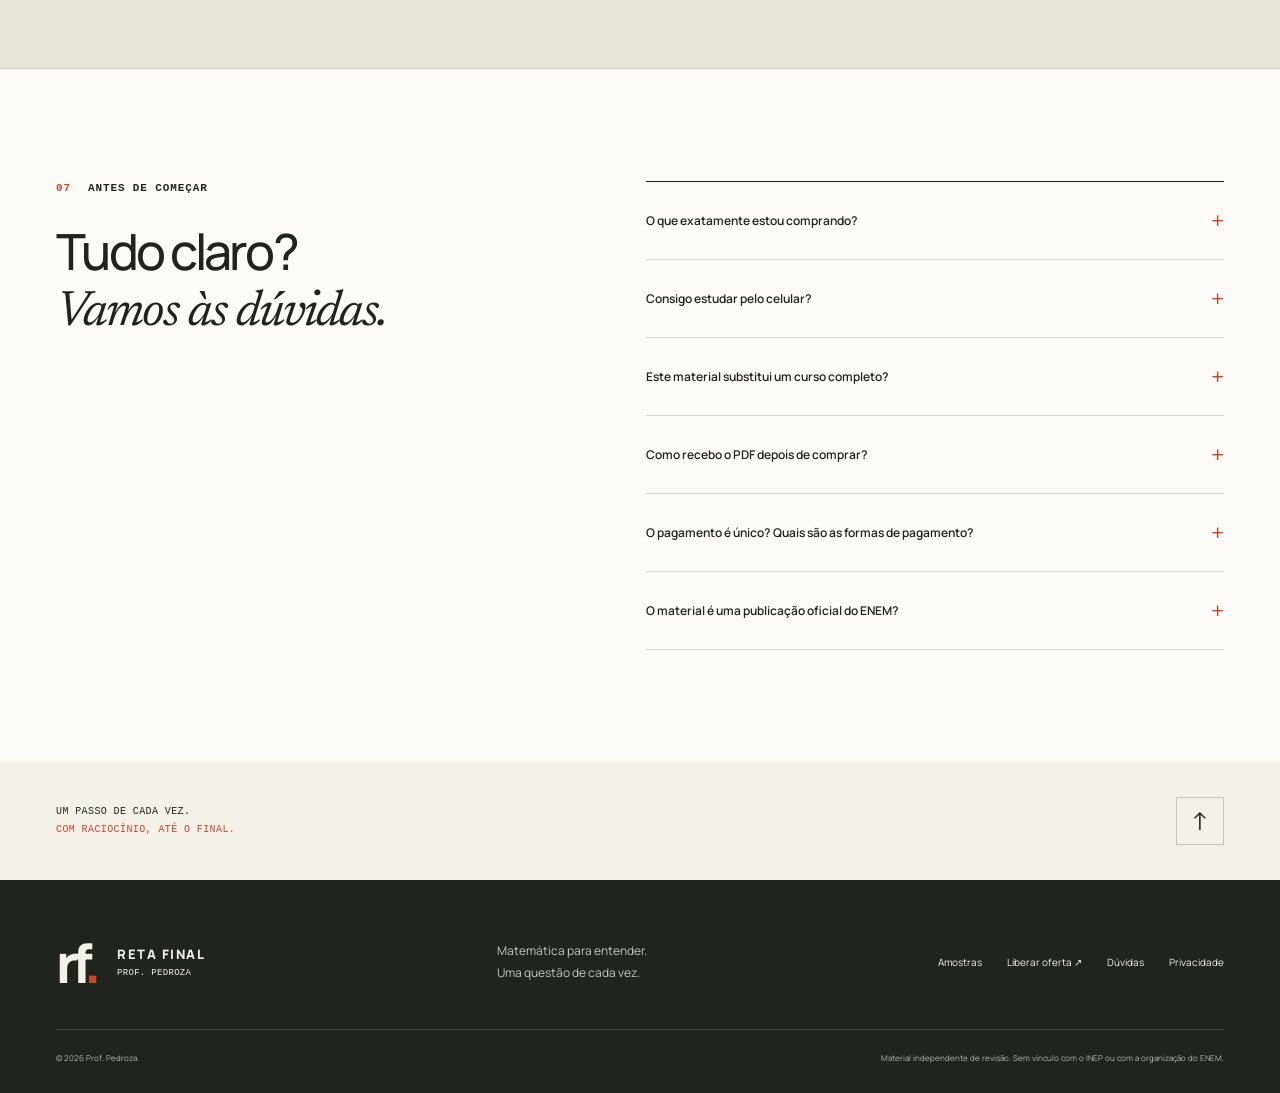
==== commit 898385f5: "Connect index.html to Formspree lead capture" ====
--- a/index.html
+++ b/index.html
@@ -107,19 +107,20 @@
         <h3>Matemática,<br>do enunciado à resposta.</h3><p class="offer-byline">Por Prof. Pedroza</p>
         <ul class="offer-includes"><li>10 questões resolvidas e comentadas</li><li>Gabarito e resoluções passo a passo</li><li>Teoria, fórmulas e procedimentos de cálculo</li><li>Formato A5 para leitura e impressão</li></ul>
         <div class="price-block"><span>BLACK FRIDAY ANTECIPADA</span><p class="regular-price">Preço regular <del>R$ 39,90</del></p><p class="price"><span>R$</span> 19<span>,90</span></p><p>Pagamento único. Sem assinatura ou mensalidade.</p></div>
-        <form id="lead-form" class="lead-form" action="https://formsubmit.co/ajax/caslusiqueira2@gmail.com" method="POST">
+        <form id="lead-form" class="lead-form" action="https://formspree.io/f/xpppejbd" method="POST">
           <p class="lead-form-title">Cadastre-se para liberar a oferta</p>
           <label for="lead-name">Seu nome</label><input id="lead-name" name="name" type="text" autocomplete="name" minlength="2" maxlength="90" required placeholder="Como podemos chamar você?">
           <label for="lead-email">Seu e-mail</label><input id="lead-email" name="email" type="email" autocomplete="email" maxlength="160" required placeholder="voce@exemplo.com">
           <label for="lead-phone">Seu WhatsApp com DDD</label><input id="lead-phone" name="whatsapp" type="tel" inputmode="tel" autocomplete="tel" minlength="10" maxlength="20" required placeholder="(84) 99999-9999">
-          <input type="text" name="_honey" class="lead-honey" tabindex="-1" autocomplete="off" aria-hidden="true">
-          <input type="hidden" name="_subject" value="Novo lead | Reta Final ENEM 2026">
+          <input type="text" name="_gotcha" class="lead-honey" tabindex="-1" autocomplete="off" aria-hidden="true">
+          <input type="hidden" name="subject" value="Novo lead | Reta Final ENEM 2026">
           <input type="hidden" name="produto" value="Reta Final ENEM 2026 - Matemática">
           <input type="hidden" name="oferta" value="Black Friday antecipada - R$ 19,90">
           <label class="lead-consent"><input type="checkbox" name="autorizacao_contato" value="Sim, sobre esta oferta" required><span>Autorizo contato individual por WhatsApp ou e-mail sobre esta oferta. Posso pedir para parar a qualquer momento.</span></label>
           <button class="button button-accent lead-submit" type="submit">Liberar oferta de R$ 19,90 <span aria-hidden="true">↗</span></button>
           <p id="lead-status" class="lead-status" role="status" aria-live="polite"></p>
-          <p class="lead-privacy">Os dados são enviados ao nosso e-mail pelo FormSubmit. <a href="privacidade.html">Como usamos seus dados</a>.</p>
+          <a id="lead-fallback" class="lead-fallback" href="https://wa.me/5584981658730?text=Ol%C3%A1%2C%20tentei%20me%20cadastrar%20na%20oferta%20Reta%20Final%20ENEM%202026%20e%20preciso%20de%20ajuda." target="_blank" rel="noopener noreferrer" hidden>O cadastro falhou? Fale conosco pelo WhatsApp ↗</a>
+          <p class="lead-privacy">Os dados são enviados ao nosso e-mail pelo Formspree. <a href="privacidade.html">Como usamos seus dados</a>.</p>
         </form>
         <div id="offer-unlocked" class="offer-unlocked" hidden>
           <p class="unlock-kicker">CADASTRO RECEBIDO</p>
--- a/assets/site.css
+++ b/assets/site.css
@@ -217,6 +217,29 @@
 .offer-card>.button{width:100%;font-size:12px;min-height:58px}
 .checkout-note{display:flex;align-items:center;justify-content:center;gap:8px;font-size:9px;margin-top:15px;color:var(--muted)}
 .delivery-note{font-size:9px;line-height:1.8;text-align:center;color:var(--muted);margin-top:15px;border-top:1px solid var(--line);padding-top:15px}
+.campaign-ribbon{display:inline-flex;align-items:center;gap:11px;margin-top:22px;padding:7px 11px;background:var(--accent);color:var(--white);font:700 9px/1.5 var(--mono);letter-spacing:.08em}
+.campaign-ribbon span{font-size:13px}
+.lead-form{display:grid;gap:7px;border-top:1px solid var(--line);padding-top:22px}
+.lead-form-title{font-size:15px;font-weight:700;letter-spacing:-.02em;margin-bottom:7px}
+.lead-form>label:not(.lead-consent){font-size:10px;font-weight:700;margin-top:7px}
+.lead-form>input:not([type=hidden]){width:100%;min-height:49px;border:1px solid #bcbdb2;border-radius:0;background:#fff;padding:11px 13px;color:var(--ink);font-size:13px}
+.lead-form>input:not([type=hidden]):focus{outline:2px solid var(--accent);outline-offset:2px}
+.lead-form>input::placeholder{color:#85877e}
+.lead-form .lead-honey{position:absolute!important;left:-10000px!important;width:1px!important;height:1px!important;opacity:0!important;pointer-events:none!important}
+.lead-consent{display:flex;align-items:flex-start;gap:10px;margin-block:11px 5px;font-size:10px;line-height:1.55;color:var(--muted)}
+.lead-consent input{flex:none;width:16px;height:16px;margin:1px 0 0;accent-color:var(--accent)}
+.lead-submit{width:100%;min-height:58px;font-size:12px}
+.lead-submit:disabled{opacity:.65}
+.lead-status{min-height:16px;font-size:10px;color:var(--accent);line-height:1.5}
+.lead-privacy{font-size:9px;line-height:1.6;color:var(--muted)}
+.lead-privacy a{text-decoration:underline;text-underline-offset:2px}
+.offer-unlocked{padding-top:22px;border-top:1px solid var(--line)}
+.unlock-kicker{font:700 9px var(--mono);letter-spacing:.08em;color:var(--accent)}
+.offer-unlocked h4{font-size:19px;line-height:1.35;letter-spacing:-.03em;margin:10px 0}
+.offer-unlocked>p:not(.unlock-kicker){font-size:11px;line-height:1.8;color:var(--muted)}
+.offer-unlocked>.button{width:100%;margin-top:18px;min-height:55px;font-size:12px}
+.offer-unlocked>.text-link{display:inline-flex;margin-top:19px;font-size:10px;text-decoration:underline;text-underline-offset:4px}
+@media(max-width:699px){.campaign-ribbon{margin-top:18px;font-size:8px}.lead-form-title{font-size:16px}.lead-form>input:not([type=hidden]){font-size:16px}.lead-consent{font-size:11px}}
 .faq{background:var(--white)}
 .faq-grid{display:grid;grid-template-columns:.95fr 1.1fr;gap:90px}
 .faq .eyebrow{margin-bottom:28px}
@@ -267,3 +290,4 @@
 
 @media(max-width:959px) and (min-width:700px){.hero-artwork{width:min(100%,230px)}.book-presentation{padding:35px 24px}}
 @media(max-width:699px){.hero-artwork{width:min(100%,270px)}.book-presentation{padding:34px 24px}.book-motion-toggle{min-height:44px}.book-preview-page{width:58%}}
+
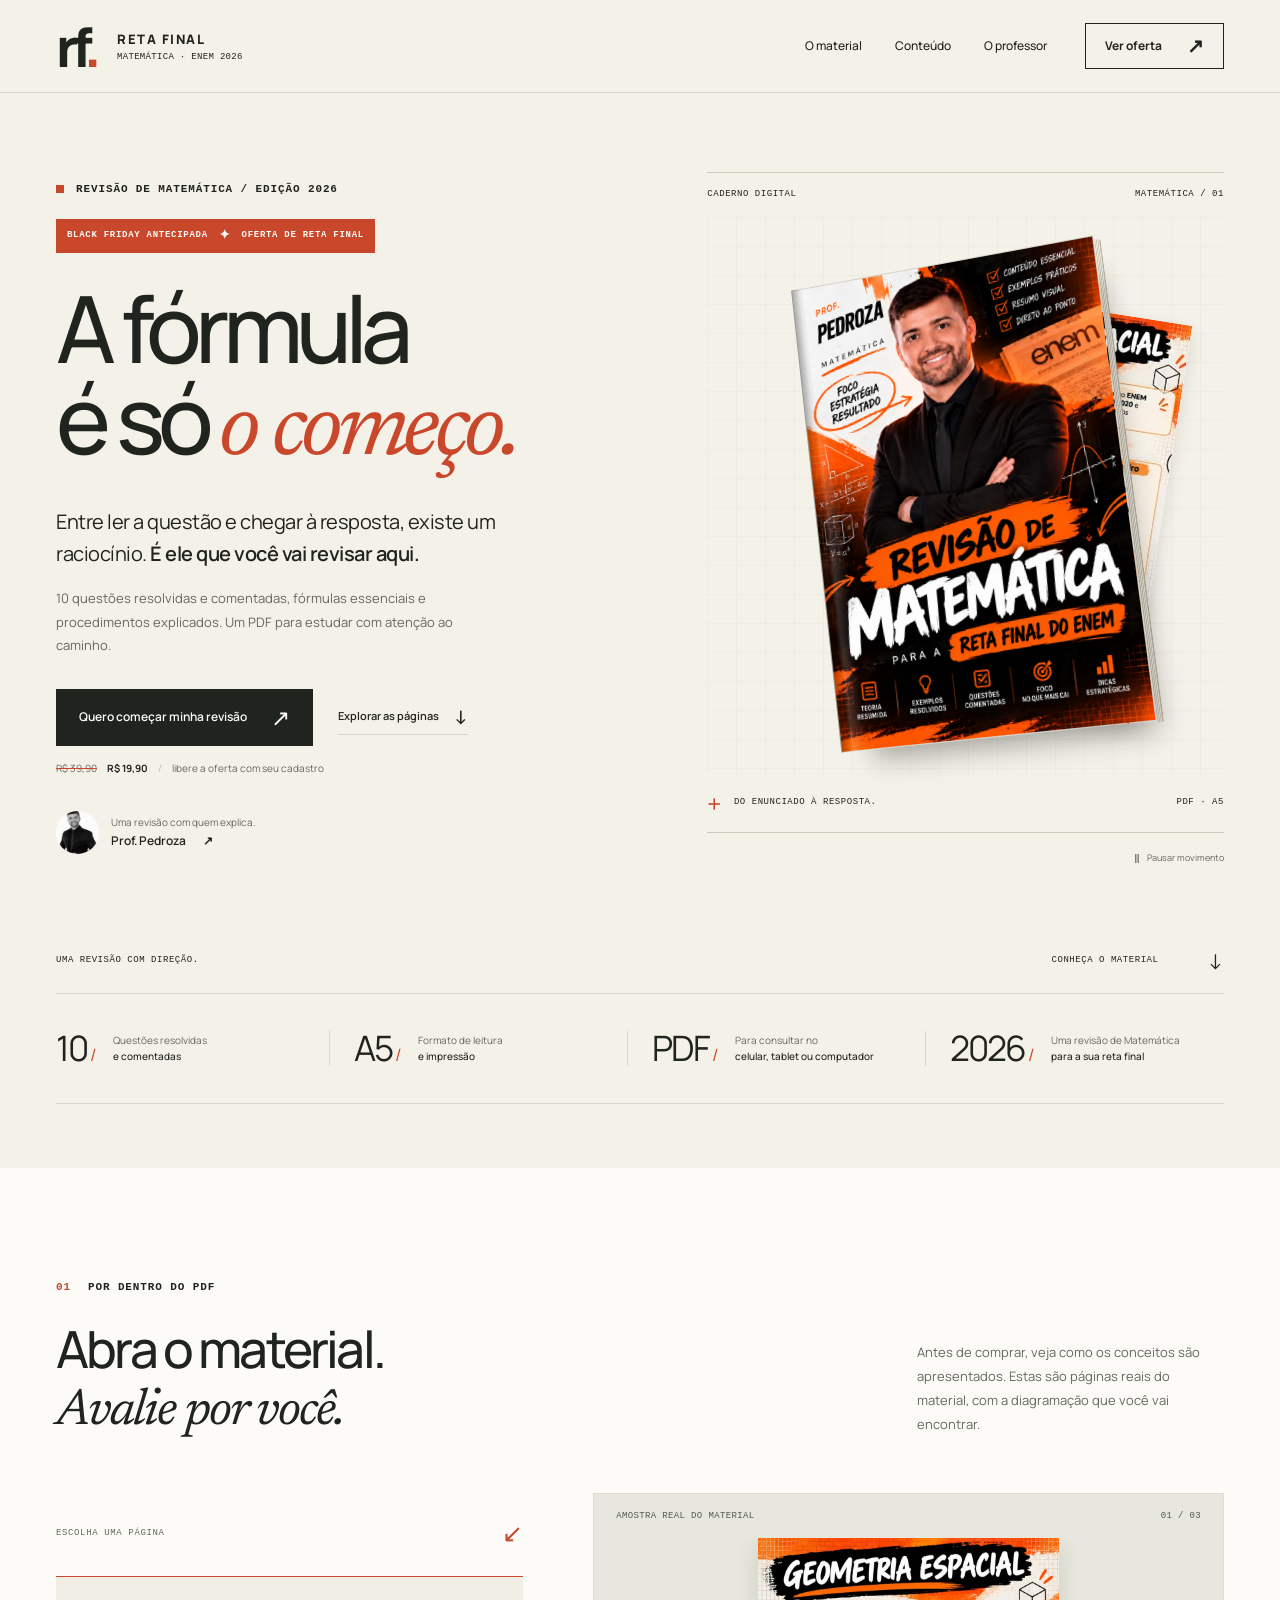
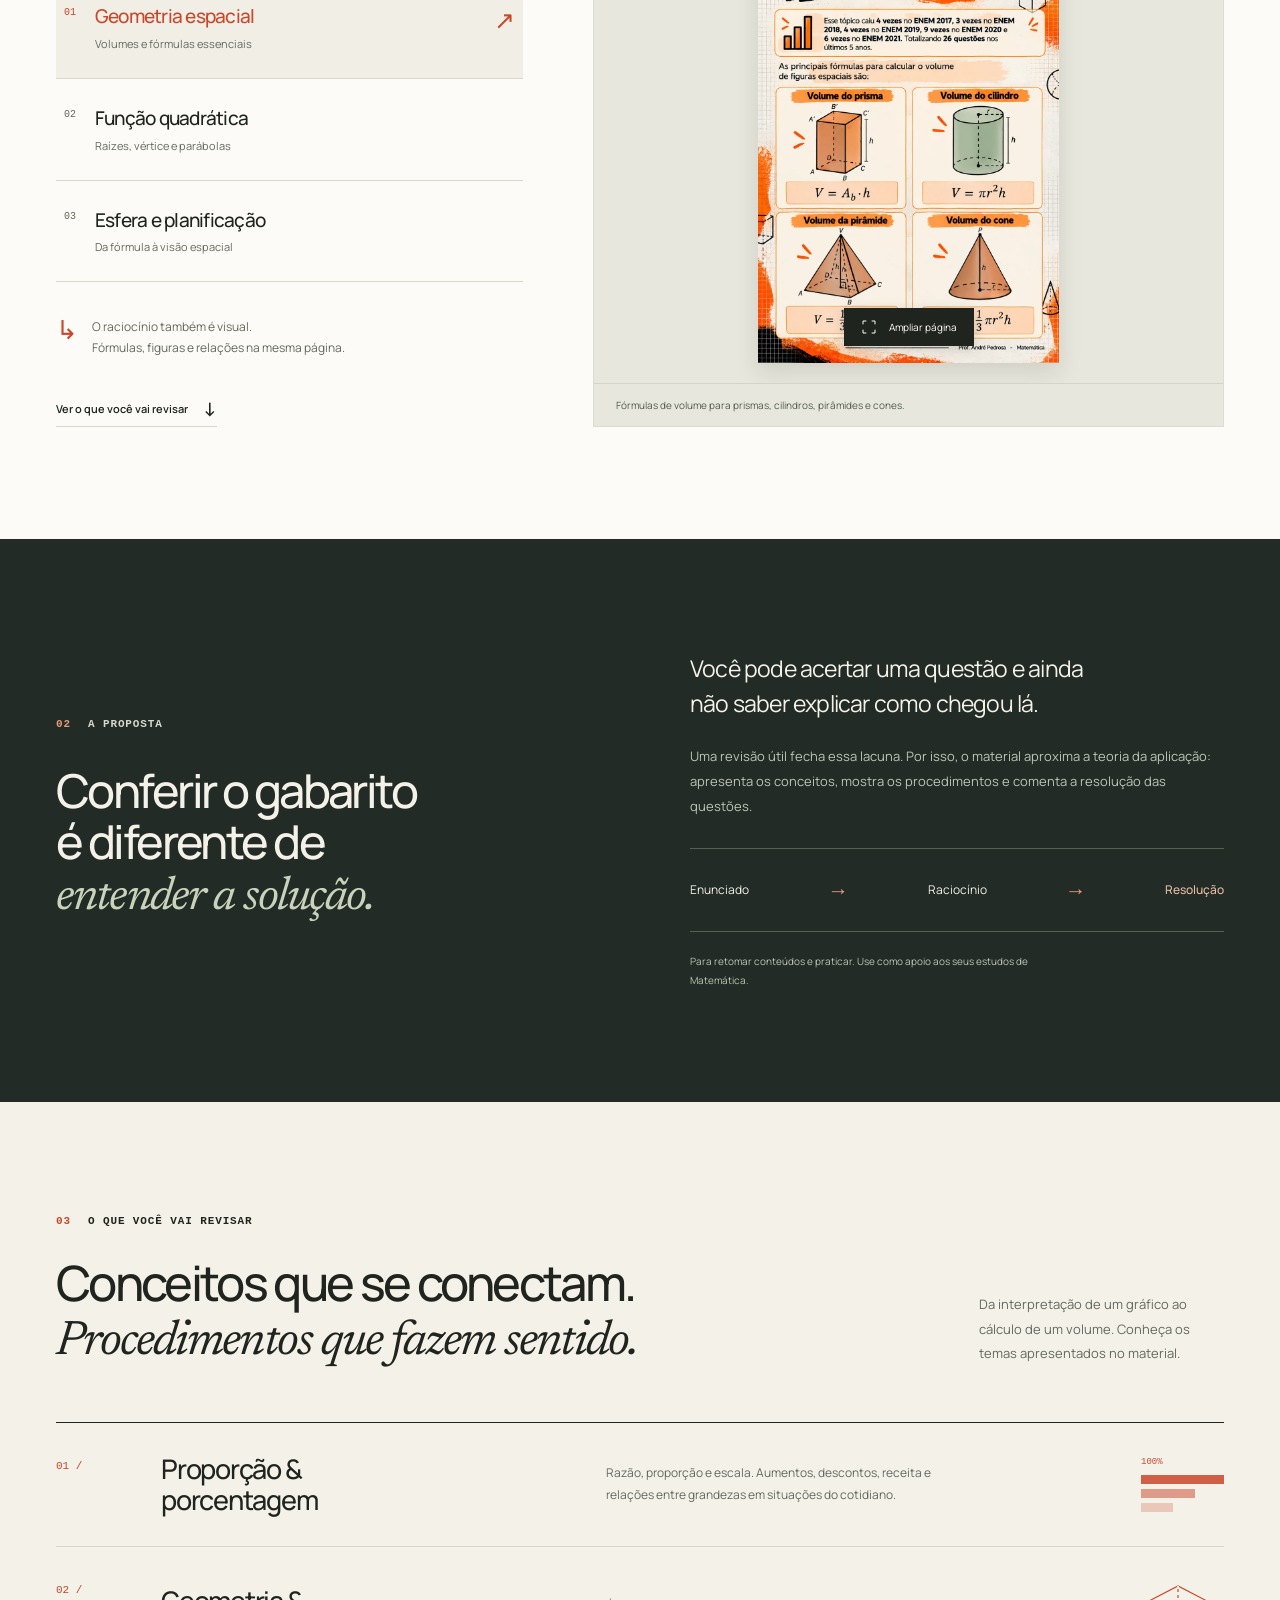
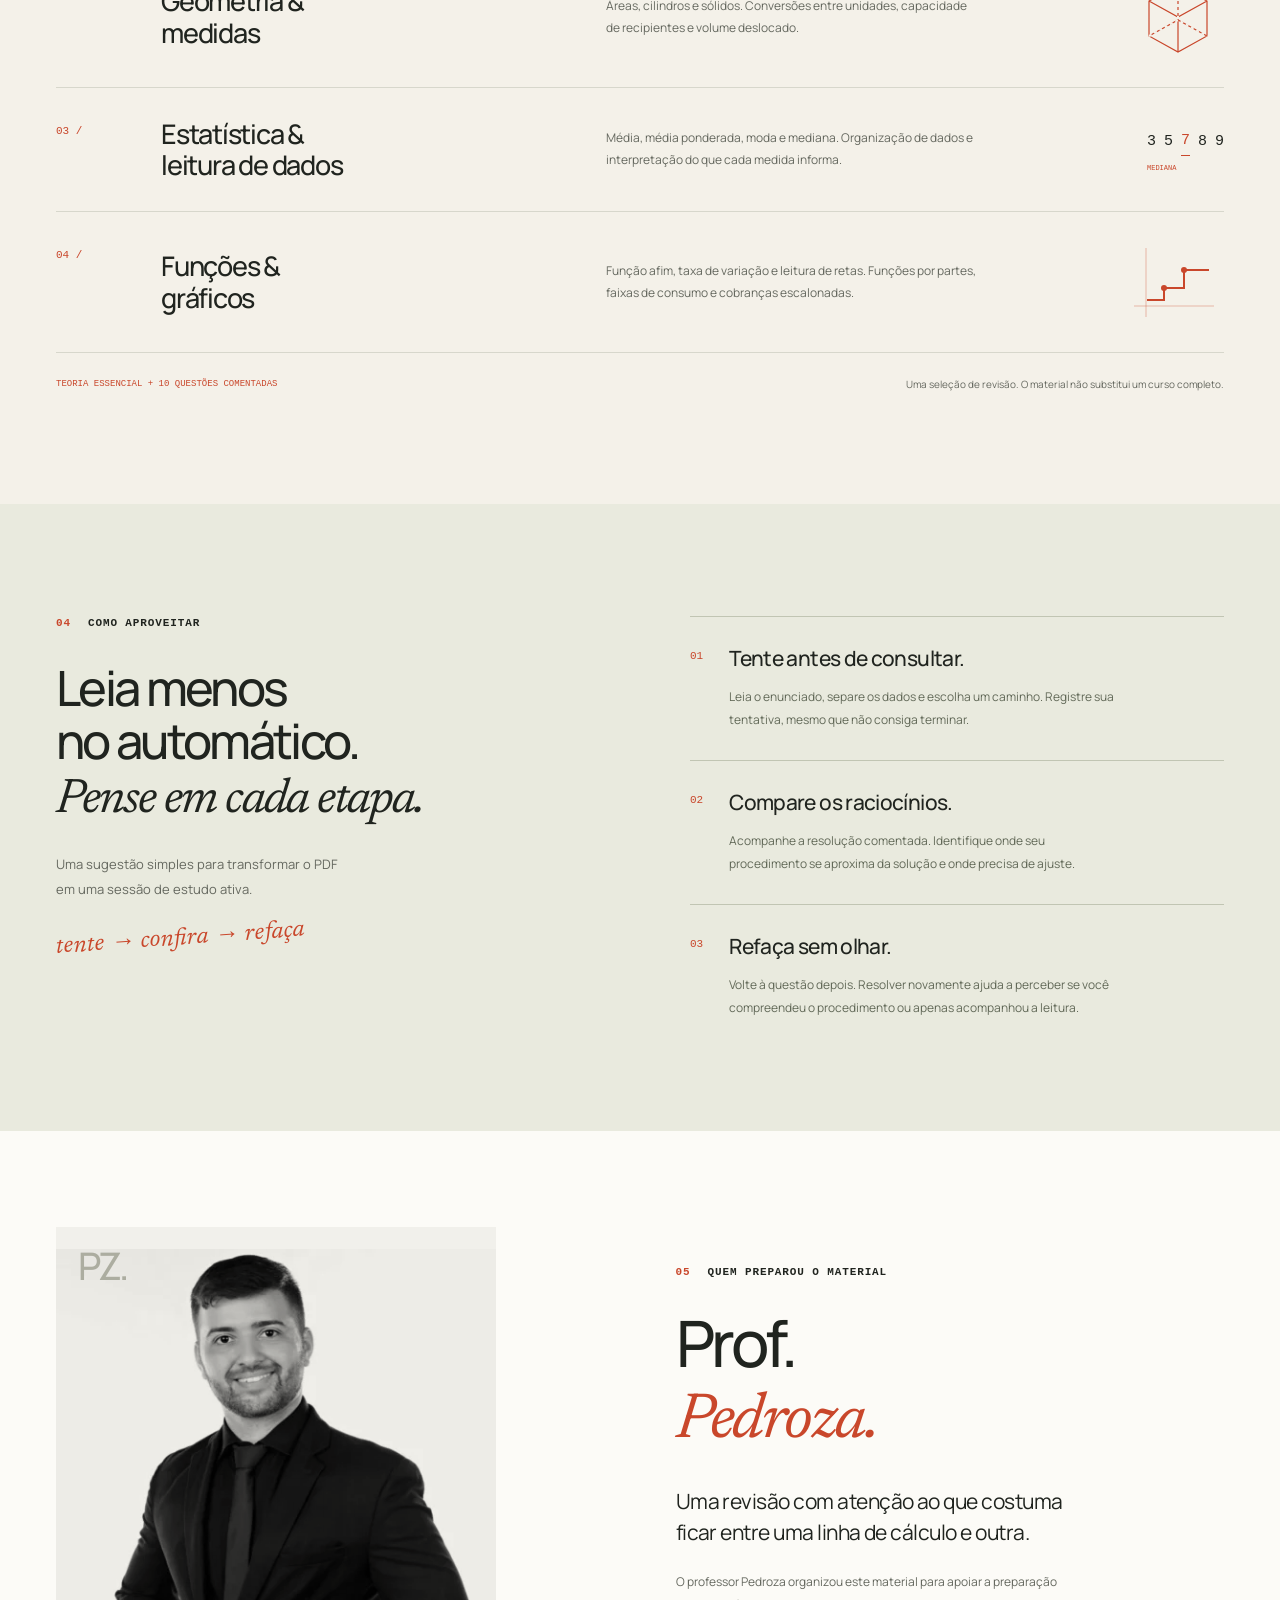
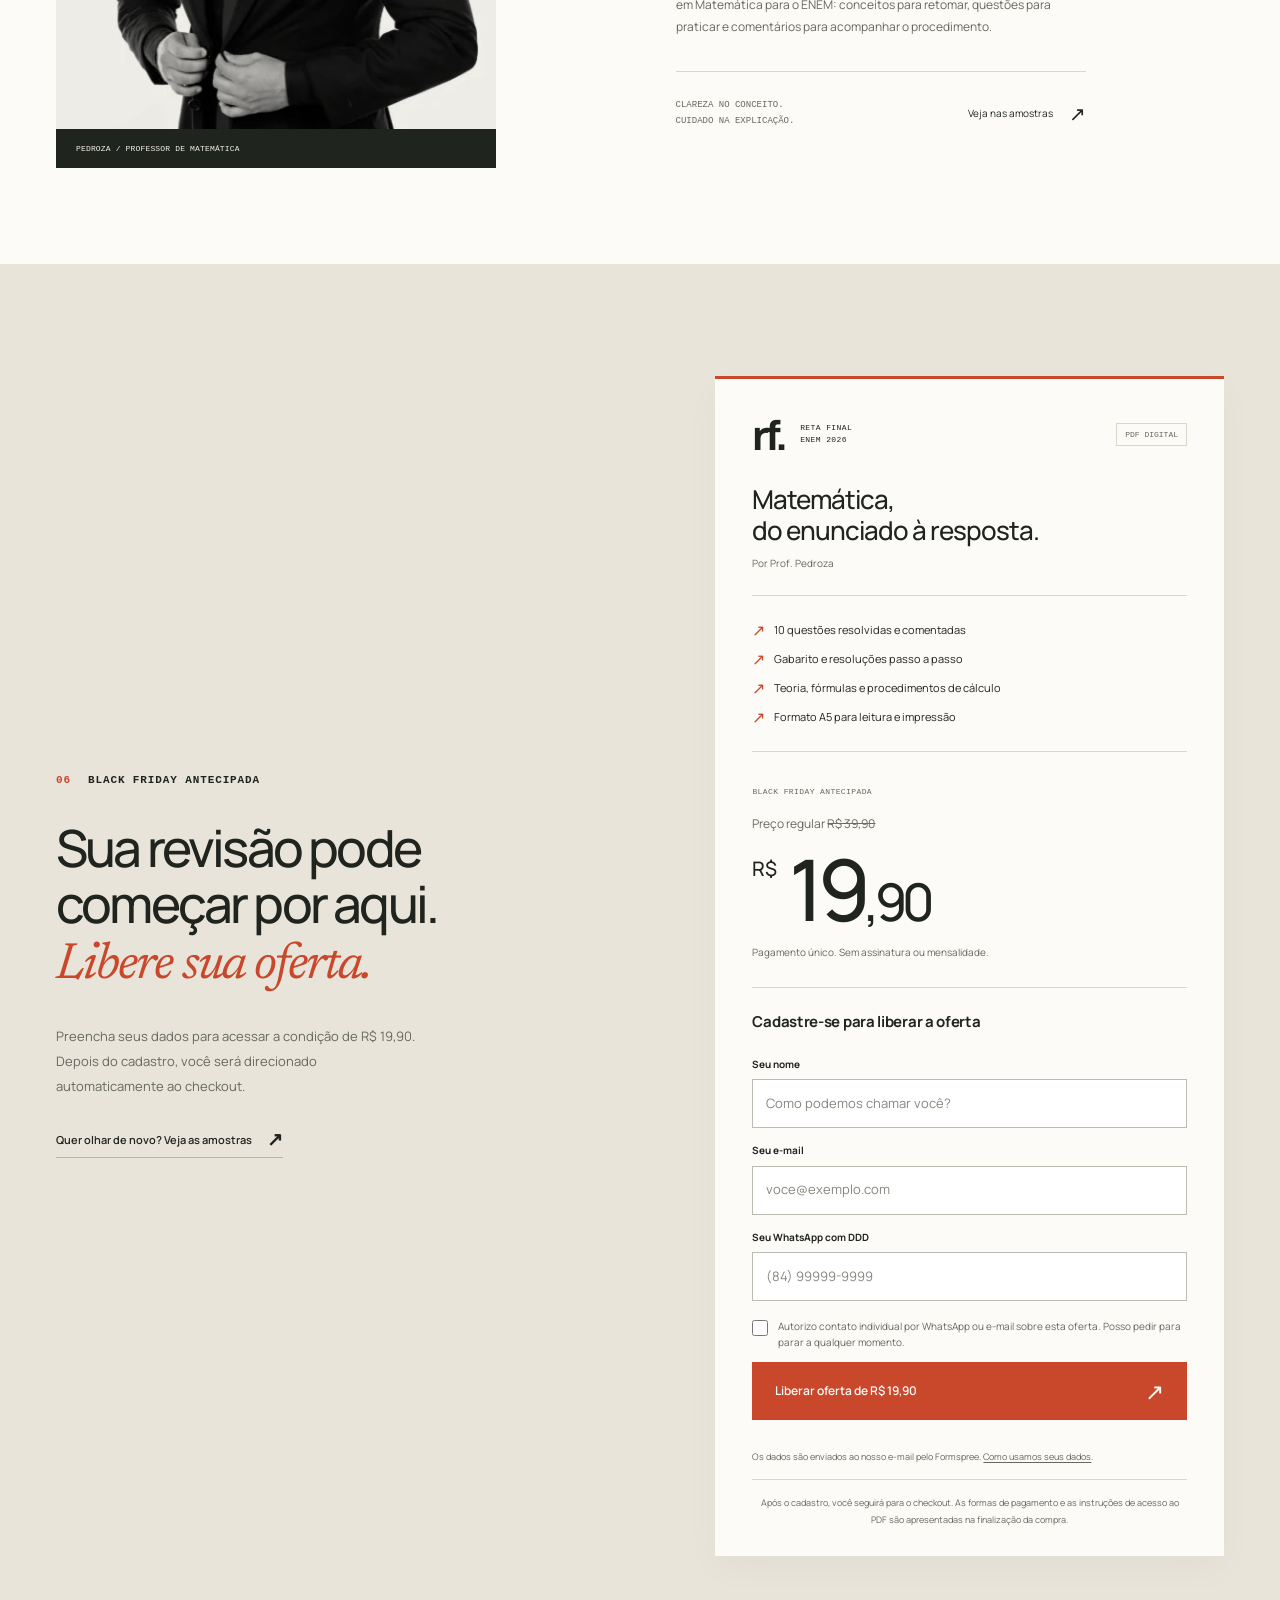
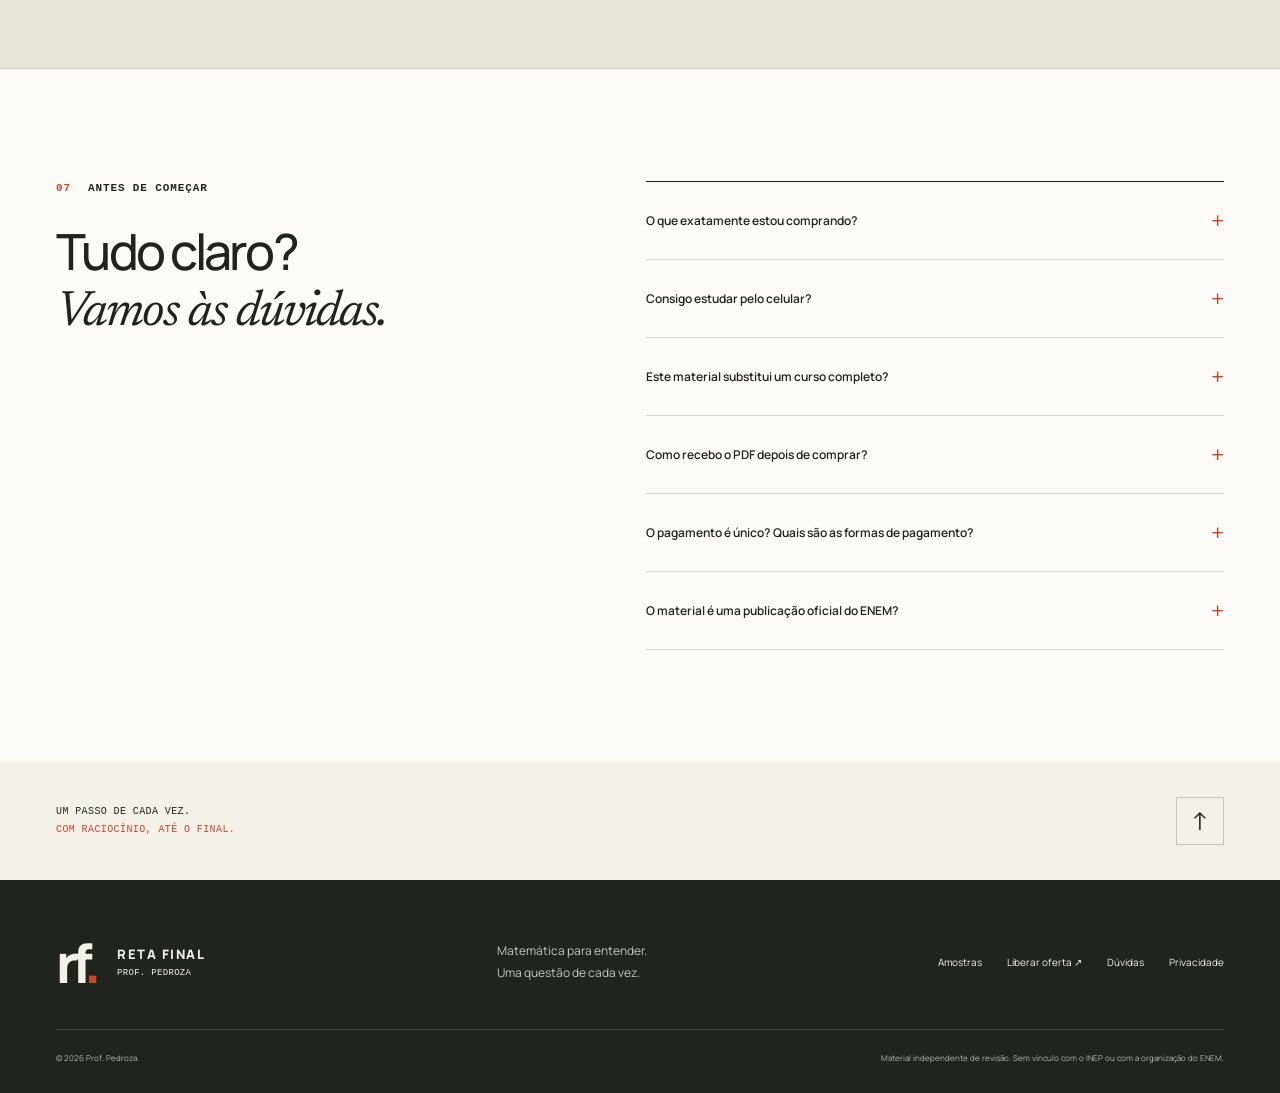
==== commit b4ee8021: "Send lead form visitors straight to payment" ====
--- a/index.html
+++ b/index.html
@@ -20,7 +20,7 @@
   <link rel="icon" href="assets/favicon.svg" type="image/svg+xml">
   <link rel="preload" href="assets/fonts/manrope-latin.woff2" as="font" type="font/woff2" crossorigin>
   <link rel="stylesheet" href="assets/site.css?v=20261107-leads">
-  <script src="assets/site.js?v=20261107-leads" defer></script>
+  <script src="assets/site.js?v=20261107-checkout" defer></script>
 </head>
 <body>
   <a class="skip-link" href="#conteudo-principal">Pular para o conteúdo</a>
@@ -101,7 +101,7 @@
       <div class="author-copy"><p class="eyebrow"><span>05</span> QUEM PREPAROU O MATERIAL</p><h2 id="author-title">Prof.<br><span class="serif">Pedroza.</span></h2><p class="author-lead">Uma revisão com atenção ao que costuma ficar entre uma linha de cálculo e outra.</p><p>O professor Pedroza organizou este material para apoiar a preparação em Matemática para o ENEM: conceitos para retomar, questões para praticar e comentários para acompanhar o procedimento.</p><div class="author-signoff"><span>CLAREZA NO CONCEITO.<br>CUIDADO NA EXPLICAÇÃO.</span><a href="#amostras" aria-label="Conhecer as páginas do material do professor Pedroza">Veja nas amostras <span aria-hidden="true">↗</span></a></div></div>
     </div></section>
     <section class="offer section-space" id="oferta" aria-labelledby="offer-title"><div class="container offer-grid">
-      <div class="offer-copy"><p class="eyebrow"><span>06</span> BLACK FRIDAY ANTECIPADA</p><h2 id="offer-title">Sua revisão pode<br>começar por aqui.<br><span class="serif">Libere sua oferta.</span></h2><p>Preencha seus dados para receber acesso à condição de R$ 19,90. Se precisar de ajuda para decidir, podemos conversar individualmente pelo WhatsApp.</p><a class="text-link" href="#amostras">Quer olhar de novo? Veja as amostras <span aria-hidden="true">↗</span></a></div>
+      <div class="offer-copy"><p class="eyebrow"><span>06</span> BLACK FRIDAY ANTECIPADA</p><h2 id="offer-title">Sua revisão pode<br>começar por aqui.<br><span class="serif">Libere sua oferta.</span></h2><p>Preencha seus dados para acessar a condição de R$ 19,90. Depois do cadastro, você será direcionado automaticamente ao checkout.</p><a class="text-link" href="#amostras">Quer olhar de novo? Veja as amostras <span aria-hidden="true">↗</span></a></div>
       <div class="offer-card">
         <div class="offer-card-top"><span class="mini-brand">rf.</span><span>RETA FINAL<br>ENEM 2026</span><span class="offer-format">PDF DIGITAL</span></div>
         <h3>Matemática,<br>do enunciado à resposta.</h3><p class="offer-byline">Por Prof. Pedroza</p>
@@ -119,17 +119,9 @@
           <label class="lead-consent"><input type="checkbox" name="autorizacao_contato" value="Sim, sobre esta oferta" required><span>Autorizo contato individual por WhatsApp ou e-mail sobre esta oferta. Posso pedir para parar a qualquer momento.</span></label>
           <button class="button button-accent lead-submit" type="submit">Liberar oferta de R$ 19,90 <span aria-hidden="true">↗</span></button>
           <p id="lead-status" class="lead-status" role="status" aria-live="polite"></p>
-          <a id="lead-fallback" class="lead-fallback" href="https://wa.me/5584981658730?text=Ol%C3%A1%2C%20tentei%20me%20cadastrar%20na%20oferta%20Reta%20Final%20ENEM%202026%20e%20preciso%20de%20ajuda." target="_blank" rel="noopener noreferrer" hidden>O cadastro falhou? Fale conosco pelo WhatsApp ↗</a>
           <p class="lead-privacy">Os dados são enviados ao nosso e-mail pelo Formspree. <a href="privacidade.html">Como usamos seus dados</a>.</p>
         </form>
-        <div id="offer-unlocked" class="offer-unlocked" hidden>
-          <p class="unlock-kicker">CADASTRO RECEBIDO</p>
-          <h4>Obrigado! Vamos avisar você assim que a compra estiver disponível.</h4>
-          <p>O checkout está em análise pela plataforma de pagamentos. A condição anunciada é de R$ 19,90; entraremos em contato pelo WhatsApp ou e-mail com o link quando ele for liberado.</p>
-          <a class="button button-accent checkout-link" data-location="offer" hidden>Ir para o pagamento <span aria-hidden="true">↗</span></a>
-          <a class="text-link" href="https://wa.me/5584981658730?text=Ol%C3%A1%2C%20cadastrei-me%20na%20oferta%20Reta%20Final%20ENEM%202026%20e%20quero%20tirar%20uma%20d%C3%BAvida." target="_blank" rel="noopener noreferrer">Prefere falar agora? Chame no WhatsApp ↗</a>
-        </div>
-        <p class="delivery-note">As formas de pagamento e as instruções de acesso ao PDF são apresentadas na finalização da compra, quando o checkout estiver disponível.</p>
+        <p class="delivery-note">Após o cadastro, você seguirá para o checkout. As formas de pagamento e as instruções de acesso ao PDF são apresentadas na finalização da compra.</p>
       </div>
     </div></section>
     <section class="faq section-space" id="faq" aria-labelledby="faq-title"><div class="container faq-grid"><div><p class="eyebrow"><span>07</span> ANTES DE COMEÇAR</p><h2 id="faq-title">Tudo claro?<br><span class="serif">Vamos às dúvidas.</span></h2></div><div class="faq-list">
--- a/assets/site.css
+++ b/assets/site.css
@@ -231,6 +231,7 @@
 .lead-submit{width:100%;min-height:58px;font-size:12px}
 .lead-submit:disabled{opacity:.65}
 .lead-status{min-height:16px;font-size:10px;color:var(--accent);line-height:1.5}
+.lead-fallback{font-size:11px;font-weight:700;color:var(--accent);text-decoration:underline;text-underline-offset:3px}
 .lead-privacy{font-size:9px;line-height:1.6;color:var(--muted)}
 .lead-privacy a{text-decoration:underline;text-underline-offset:2px}
 .offer-unlocked{padding-top:22px;border-top:1px solid var(--line)}
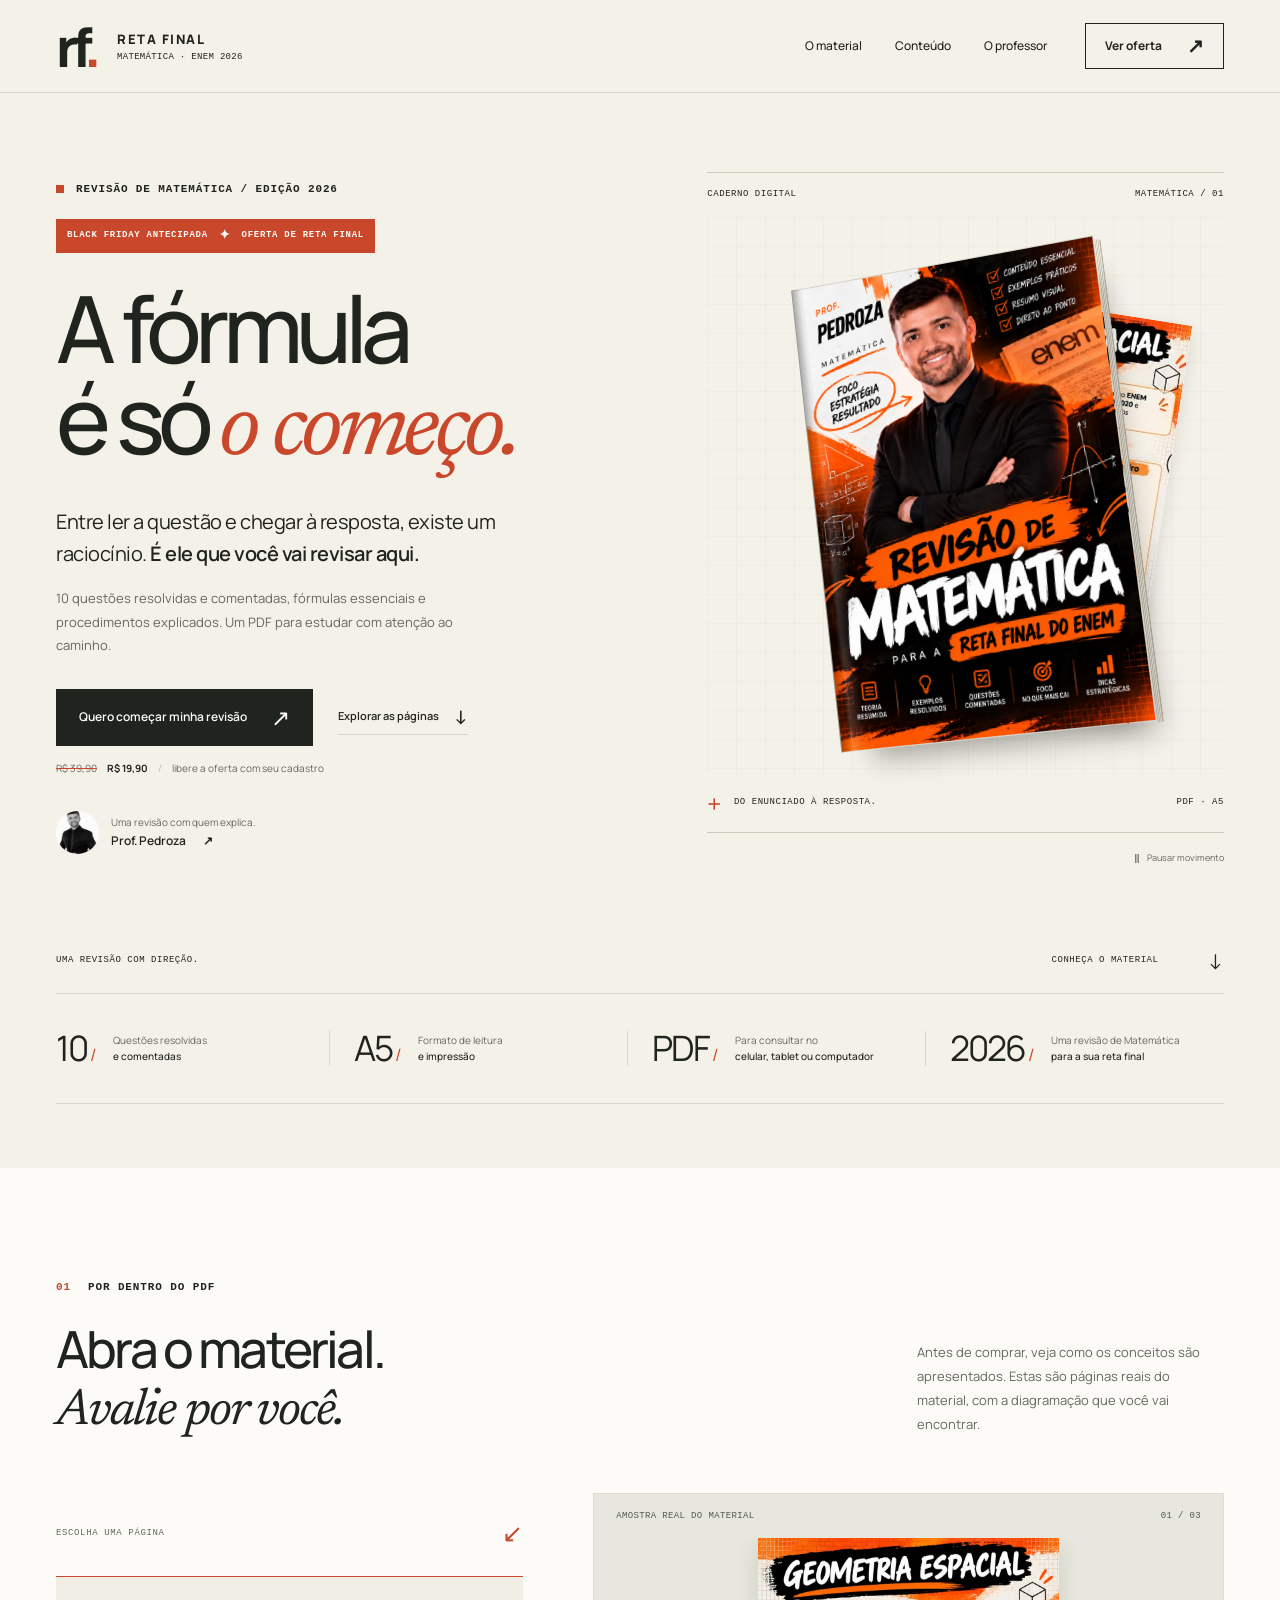
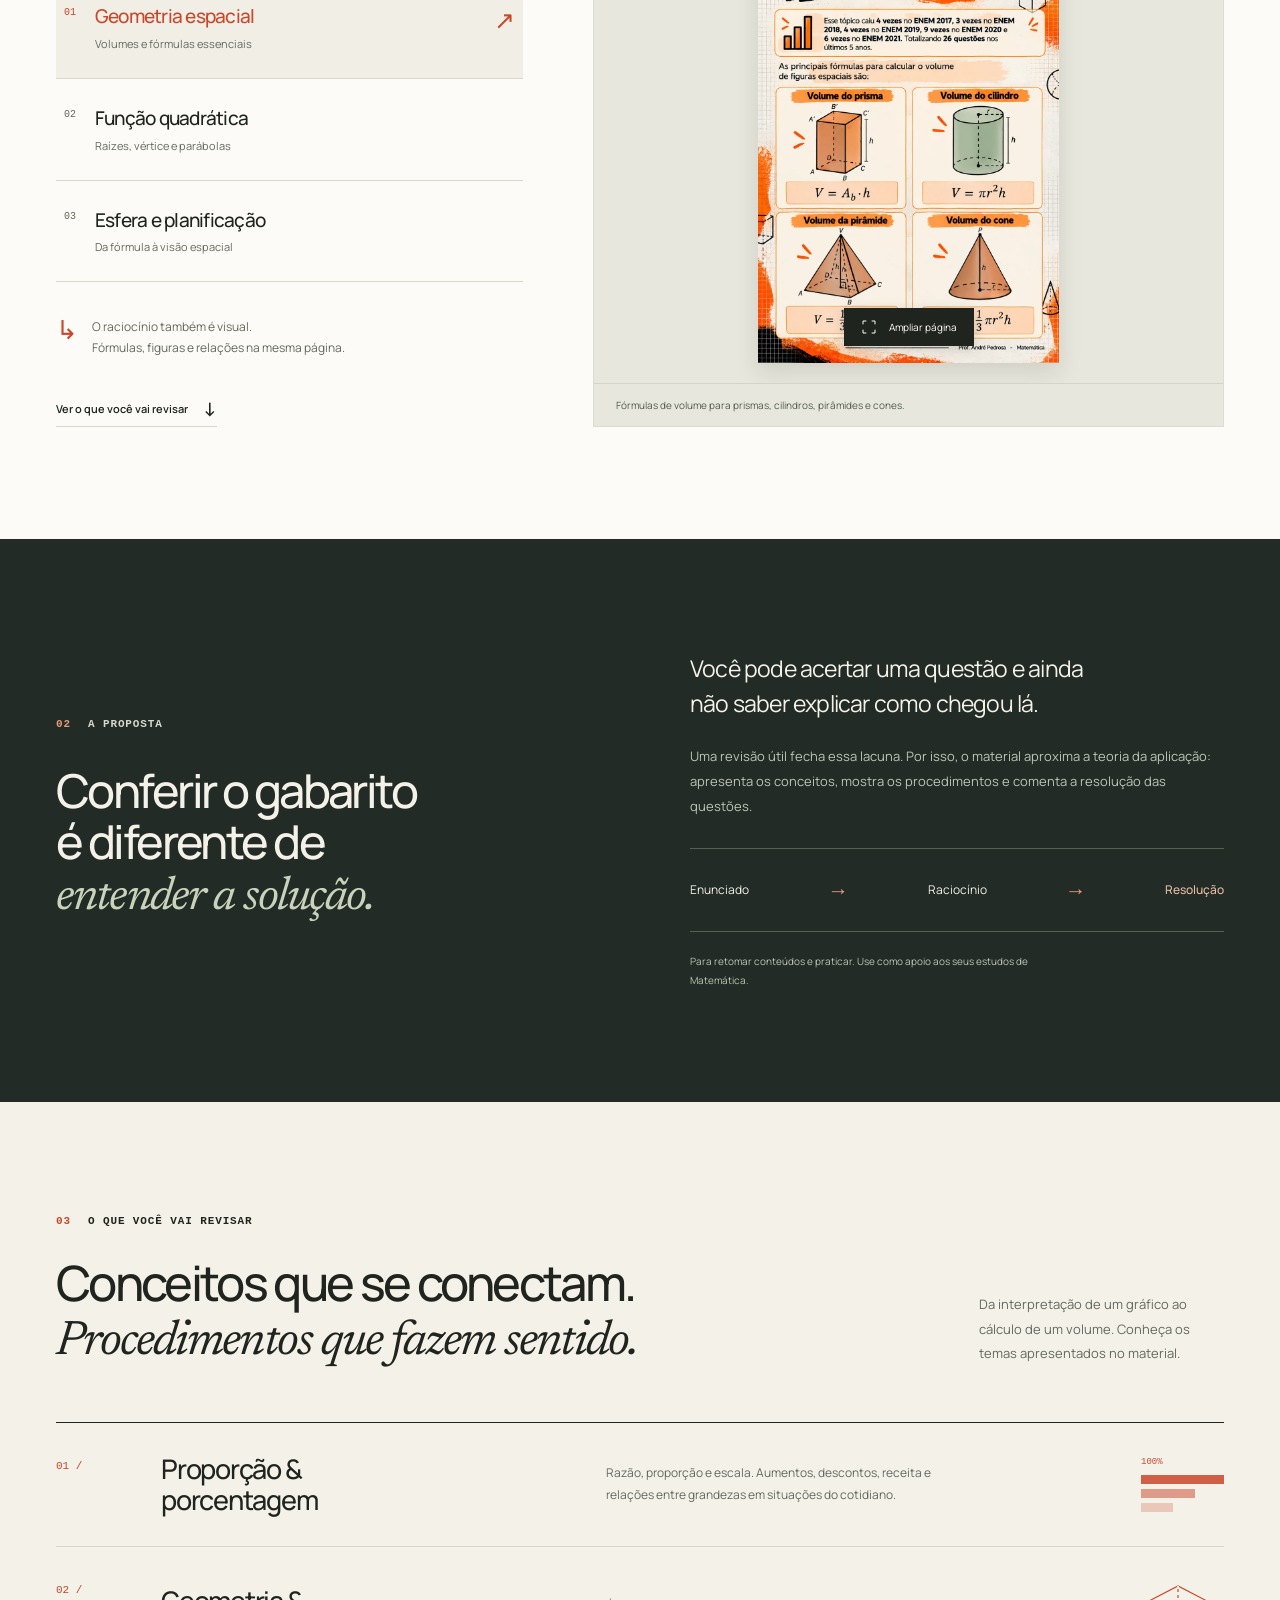
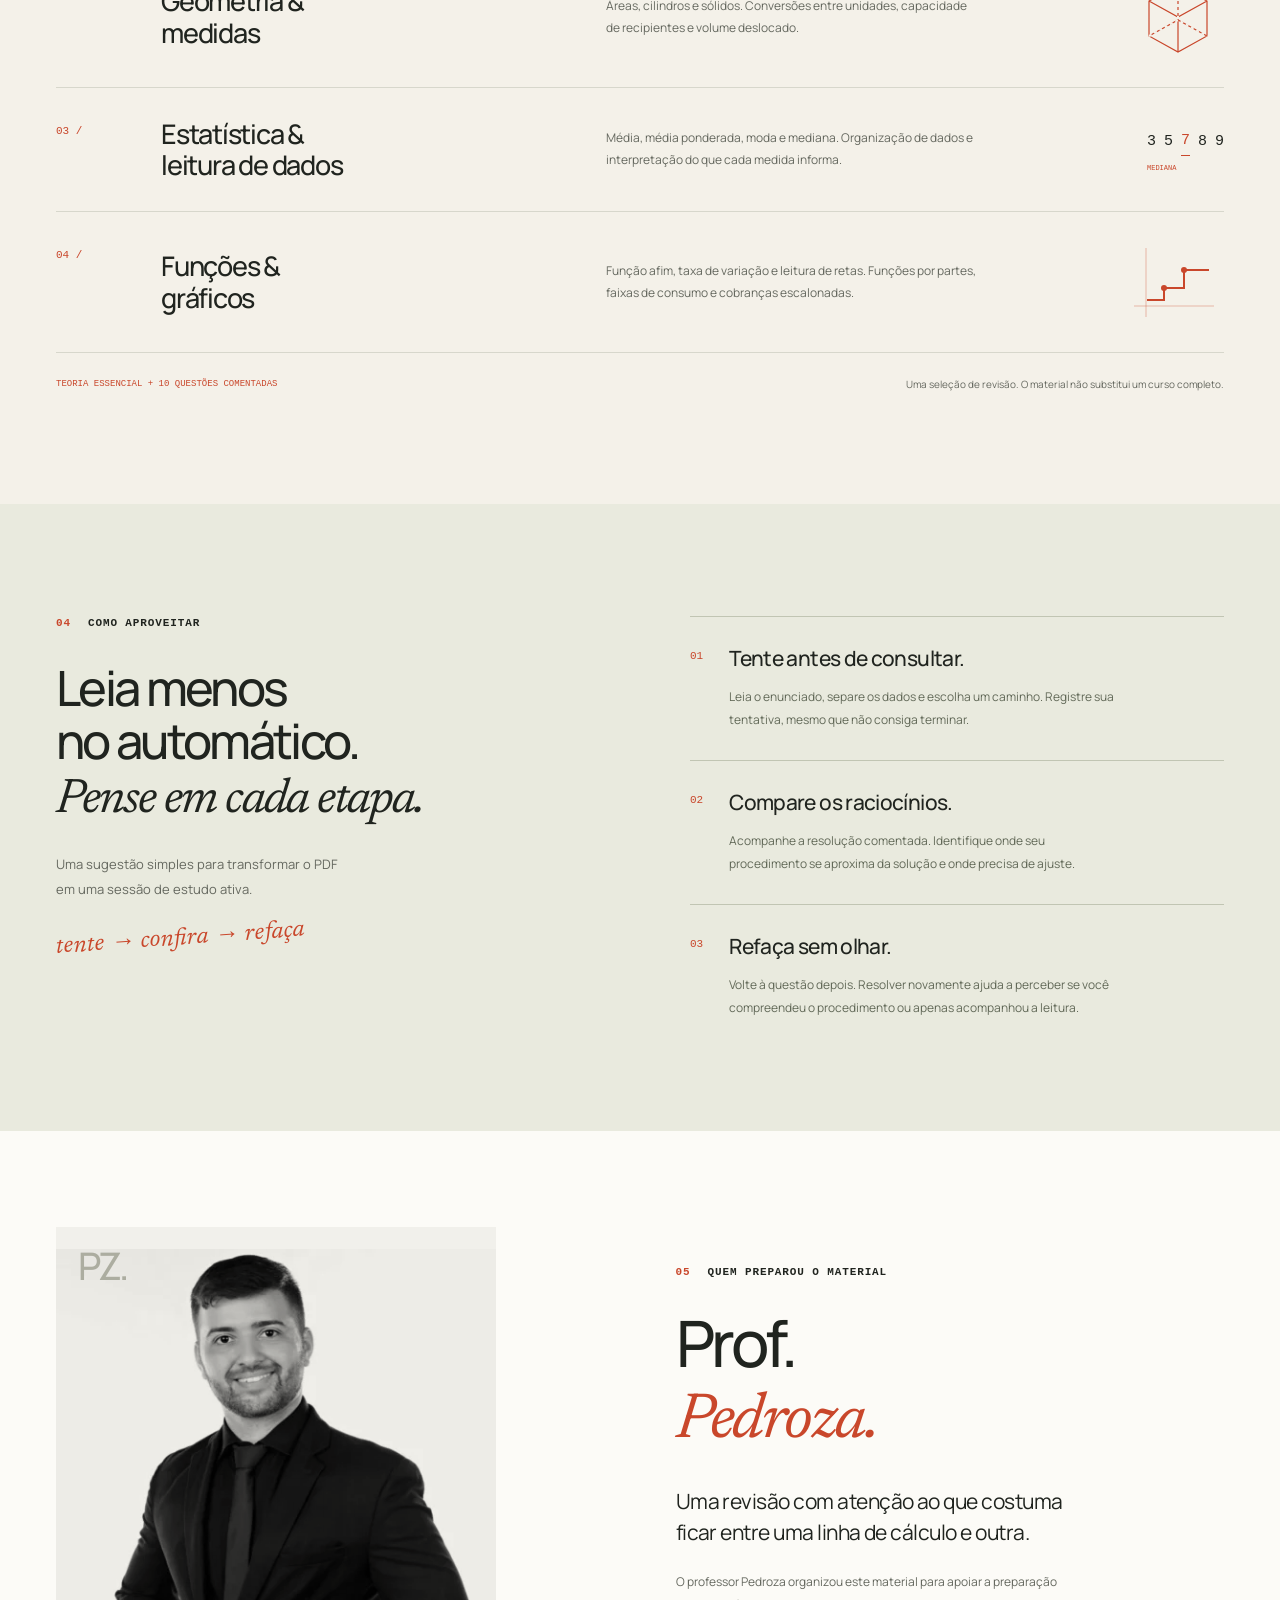
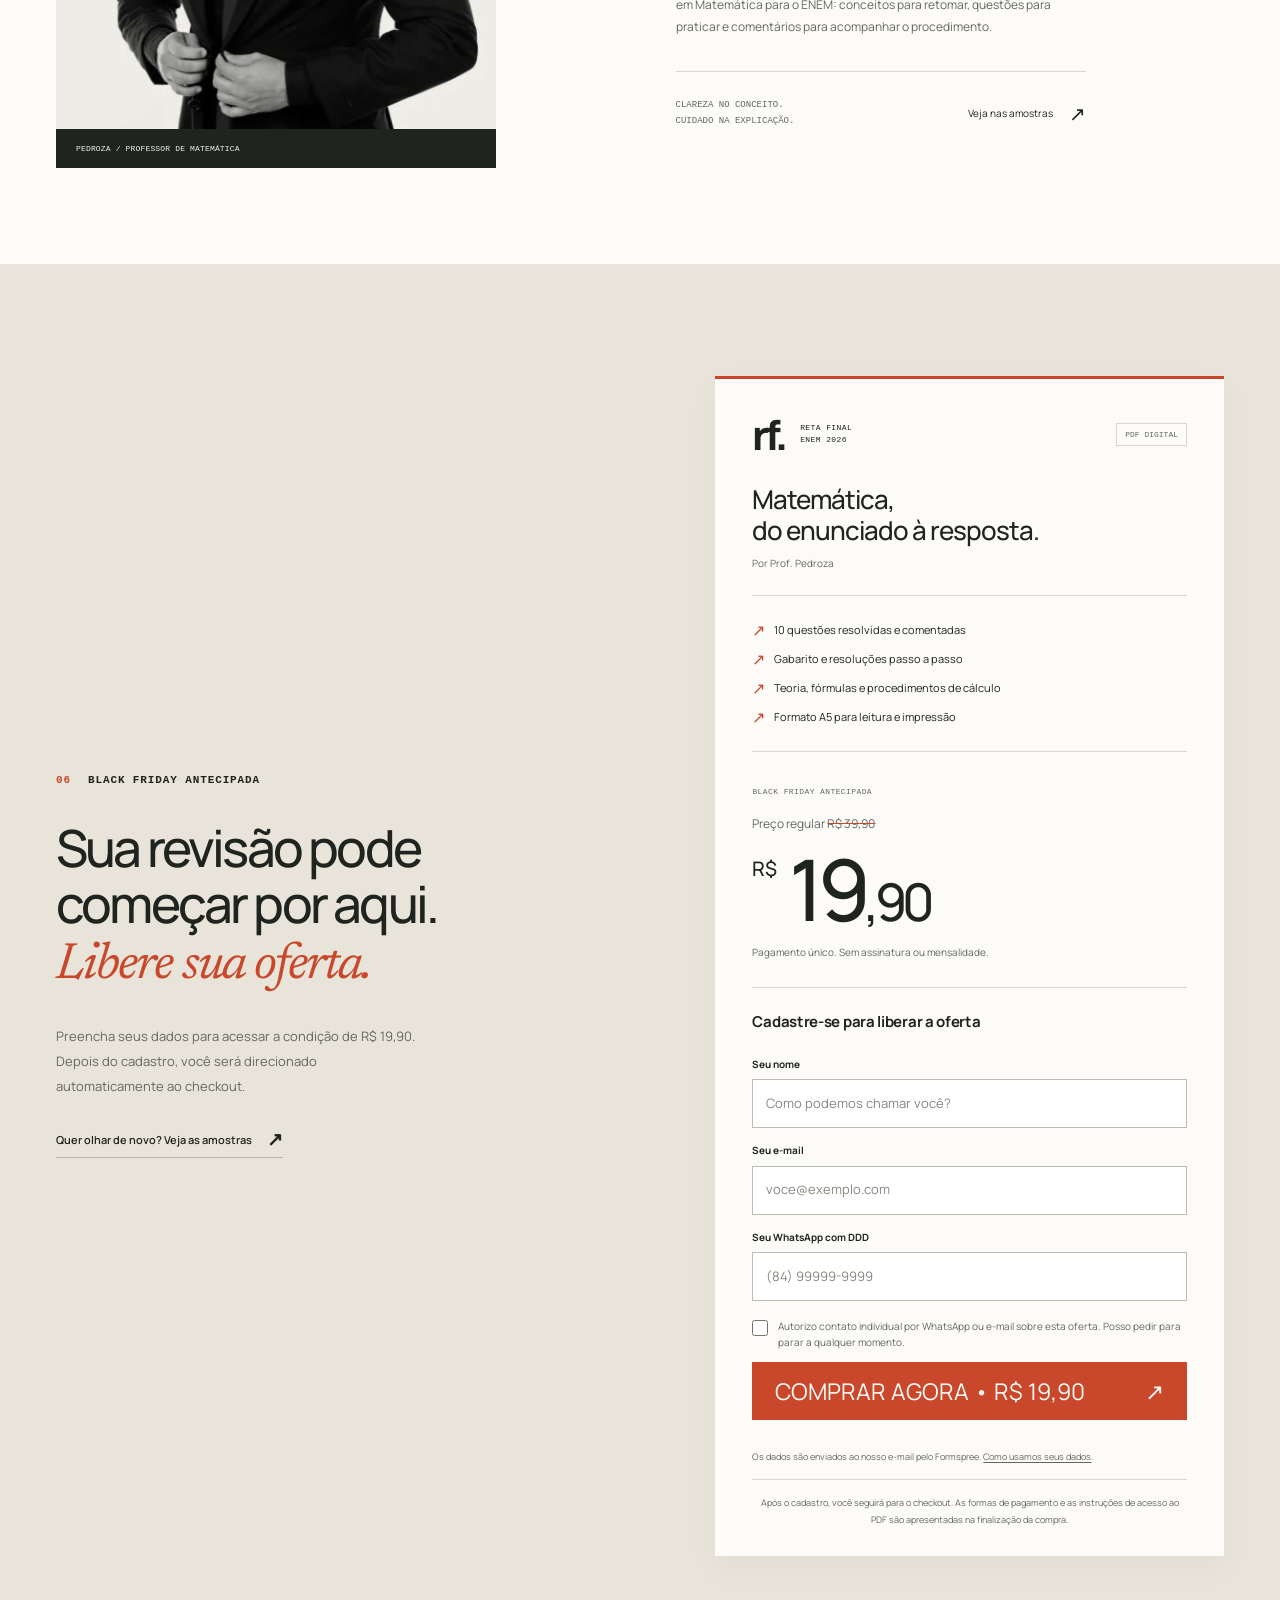
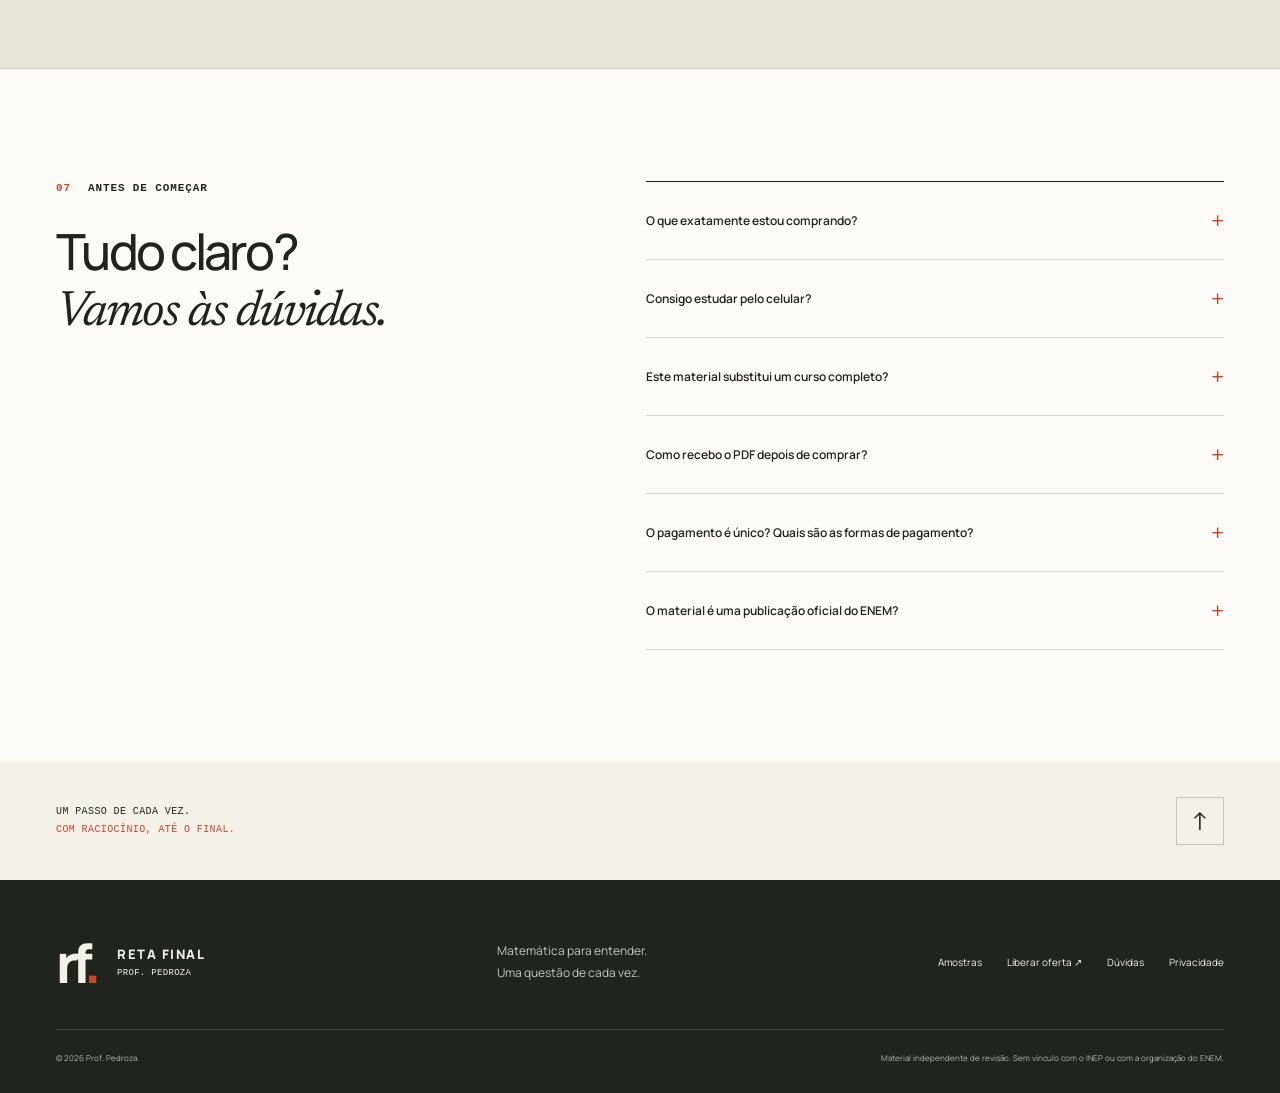
==== commit c208597a: "feat: instalar pixel meta e integrar redirecionamento direto para checkout sigilo pay" ====
--- a/index.html
+++ b/index.html
@@ -20,6 +20,33 @@
   <link rel="icon" href="assets/favicon.svg" type="image/svg+xml">
   <link rel="preload" href="assets/fonts/manrope-latin.woff2" as="font" type="font/woff2" crossorigin>
   <link rel="stylesheet" href="assets/site.css?v=20261107-leads">
+
+  <!-- Meta Pixel Code (Rastreamento Oficial Sigilo Pay & Meta Ads) -->
+  <script>
+    !function(f,b,e,v,n,t,s)
+    {if(f.fbq)return;n=f.fbq=function(){n.callMethod?
+    n.callMethod.apply(n,arguments):n.queue.push(arguments)};
+    if(!f._fbq)f._fbq=n;n.push=n;n.loaded=!0;n.version='2.0';
+    n.queue=[];t=b.createElement(e);t.async=!0;
+    t.src=v;s=b.getElementsByTagName(e)[0];
+    s.parentNode.insertBefore(t,s)}(window, document,'script',
+    'https://connect.facebook.net/en_US/fbevents.js');
+
+    fbq('init', '1653915083061330');
+    fbq('track', 'PageView');
+    fbq('track', 'ViewContent', {
+      content_name: 'Reta Final ENEM 2026 — Matemática',
+      content_category: 'Material Digital',
+      value: 19.90,
+      currency: 'BRL'
+    });
+  </script>
+  <noscript>
+    <img height="1" width="1" style="display:none" 
+         src="https://www.facebook.com/tr?id=1653915083061330&ev=PageView&noscript=1"/>
+  </noscript>
+  <!-- End Meta Pixel Code -->
+
   <script src="assets/site.js?v=20261107-checkout" defer></script>
 </head>
 <body>
@@ -117,7 +144,7 @@
           <input type="hidden" name="produto" value="Reta Final ENEM 2026 - Matemática">
           <input type="hidden" name="oferta" value="Black Friday antecipada - R$ 19,90">
           <label class="lead-consent"><input type="checkbox" name="autorizacao_contato" value="Sim, sobre esta oferta" required><span>Autorizo contato individual por WhatsApp ou e-mail sobre esta oferta. Posso pedir para parar a qualquer momento.</span></label>
-          <button class="button button-accent lead-submit" type="submit">Liberar oferta de R$ 19,90 <span aria-hidden="true">↗</span></button>
+          <button class="button button-accent lead-submit" type="submit" id="lead-submit-btn"><span id="lead-submit-text">COMPRAR AGORA • R$ 19,90</span> <span aria-hidden="true" id="lead-submit-icon">↗</span></button>
           <p id="lead-status" class="lead-status" role="status" aria-live="polite"></p>
           <p class="lead-privacy">Os dados são enviados ao nosso e-mail pelo Formspree. <a href="privacidade.html">Como usamos seus dados</a>.</p>
         </form>
--- a/assets/site.css
+++ b/assets/site.css
@@ -231,15 +231,8 @@
 .lead-submit{width:100%;min-height:58px;font-size:12px}
 .lead-submit:disabled{opacity:.65}
 .lead-status{min-height:16px;font-size:10px;color:var(--accent);line-height:1.5}
-.lead-fallback{font-size:11px;font-weight:700;color:var(--accent);text-decoration:underline;text-underline-offset:3px}
 .lead-privacy{font-size:9px;line-height:1.6;color:var(--muted)}
 .lead-privacy a{text-decoration:underline;text-underline-offset:2px}
-.offer-unlocked{padding-top:22px;border-top:1px solid var(--line)}
-.unlock-kicker{font:700 9px var(--mono);letter-spacing:.08em;color:var(--accent)}
-.offer-unlocked h4{font-size:19px;line-height:1.35;letter-spacing:-.03em;margin:10px 0}
-.offer-unlocked>p:not(.unlock-kicker){font-size:11px;line-height:1.8;color:var(--muted)}
-.offer-unlocked>.button{width:100%;margin-top:18px;min-height:55px;font-size:12px}
-.offer-unlocked>.text-link{display:inline-flex;margin-top:19px;font-size:10px;text-decoration:underline;text-underline-offset:4px}
 @media(max-width:699px){.campaign-ribbon{margin-top:18px;font-size:8px}.lead-form-title{font-size:16px}.lead-form>input:not([type=hidden]){font-size:16px}.lead-consent{font-size:11px}}
 .faq{background:var(--white)}
 .faq-grid{display:grid;grid-template-columns:.95fr 1.1fr;gap:90px}
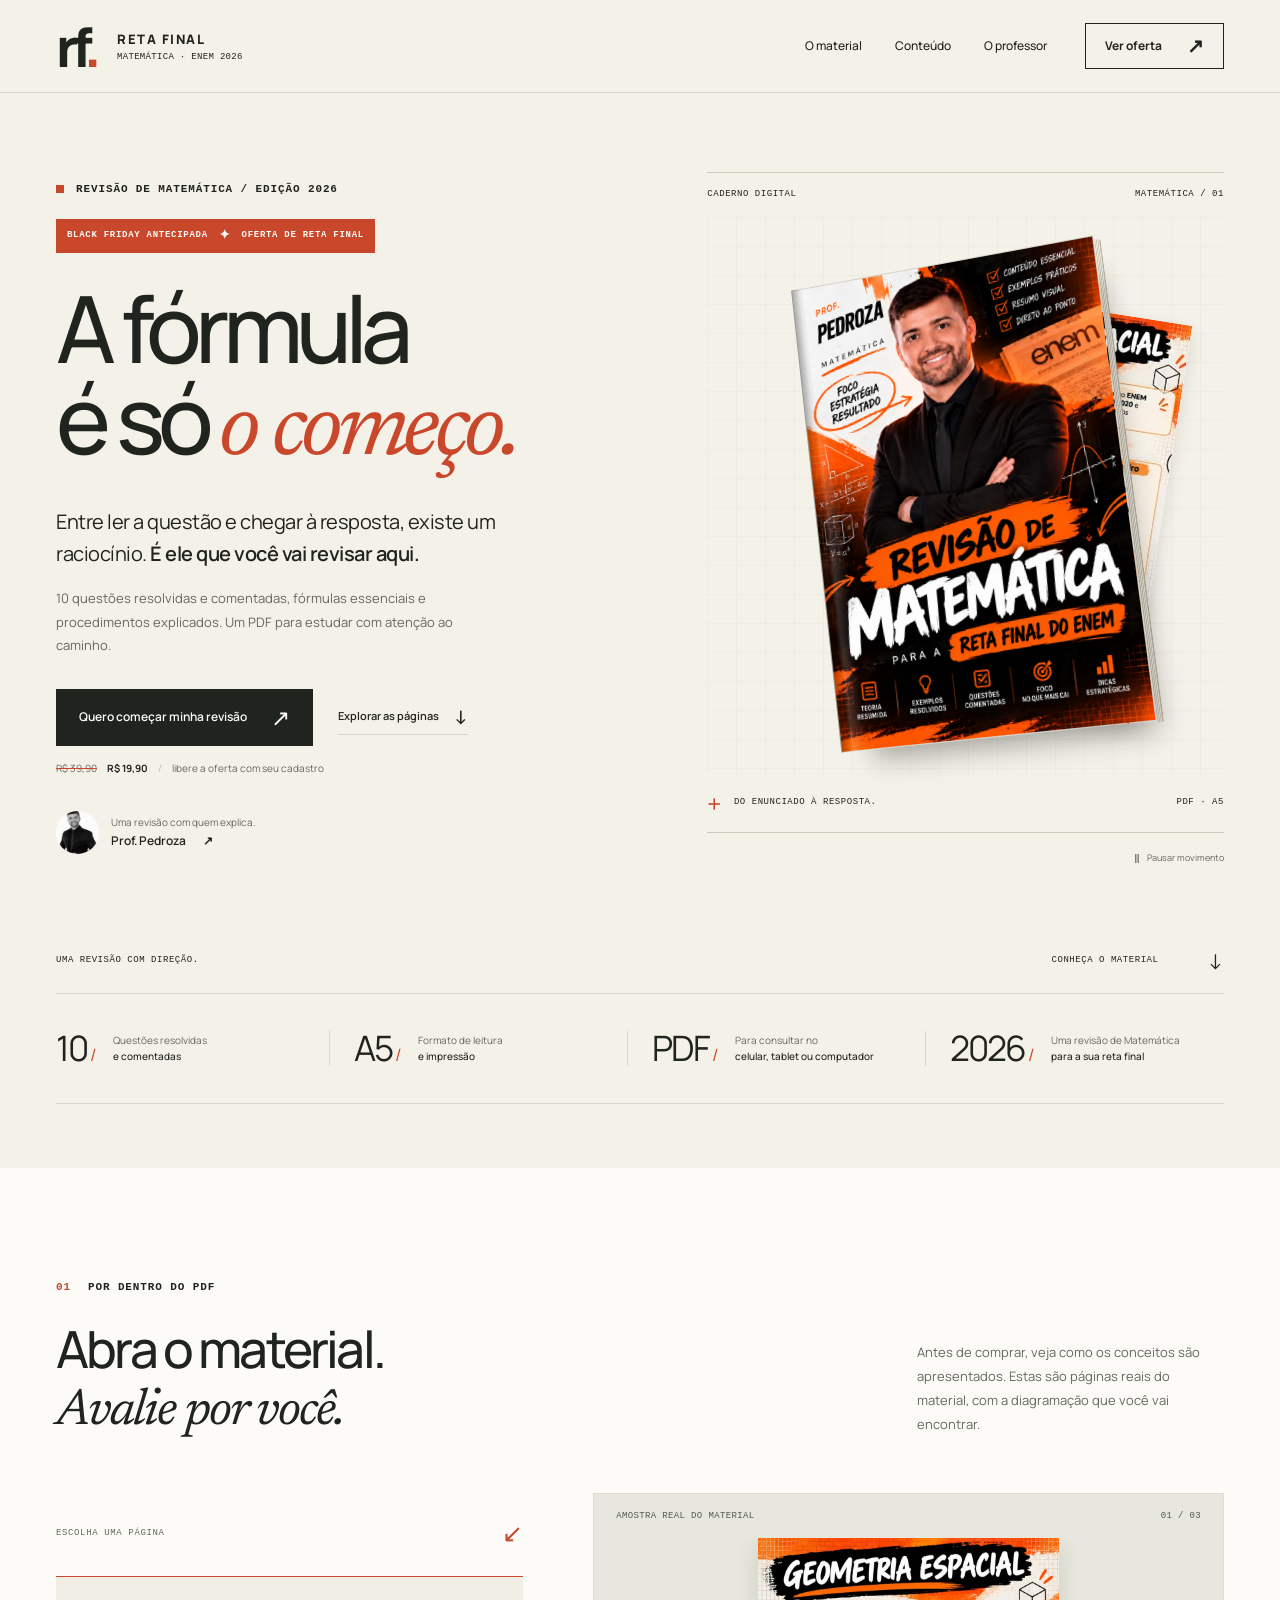
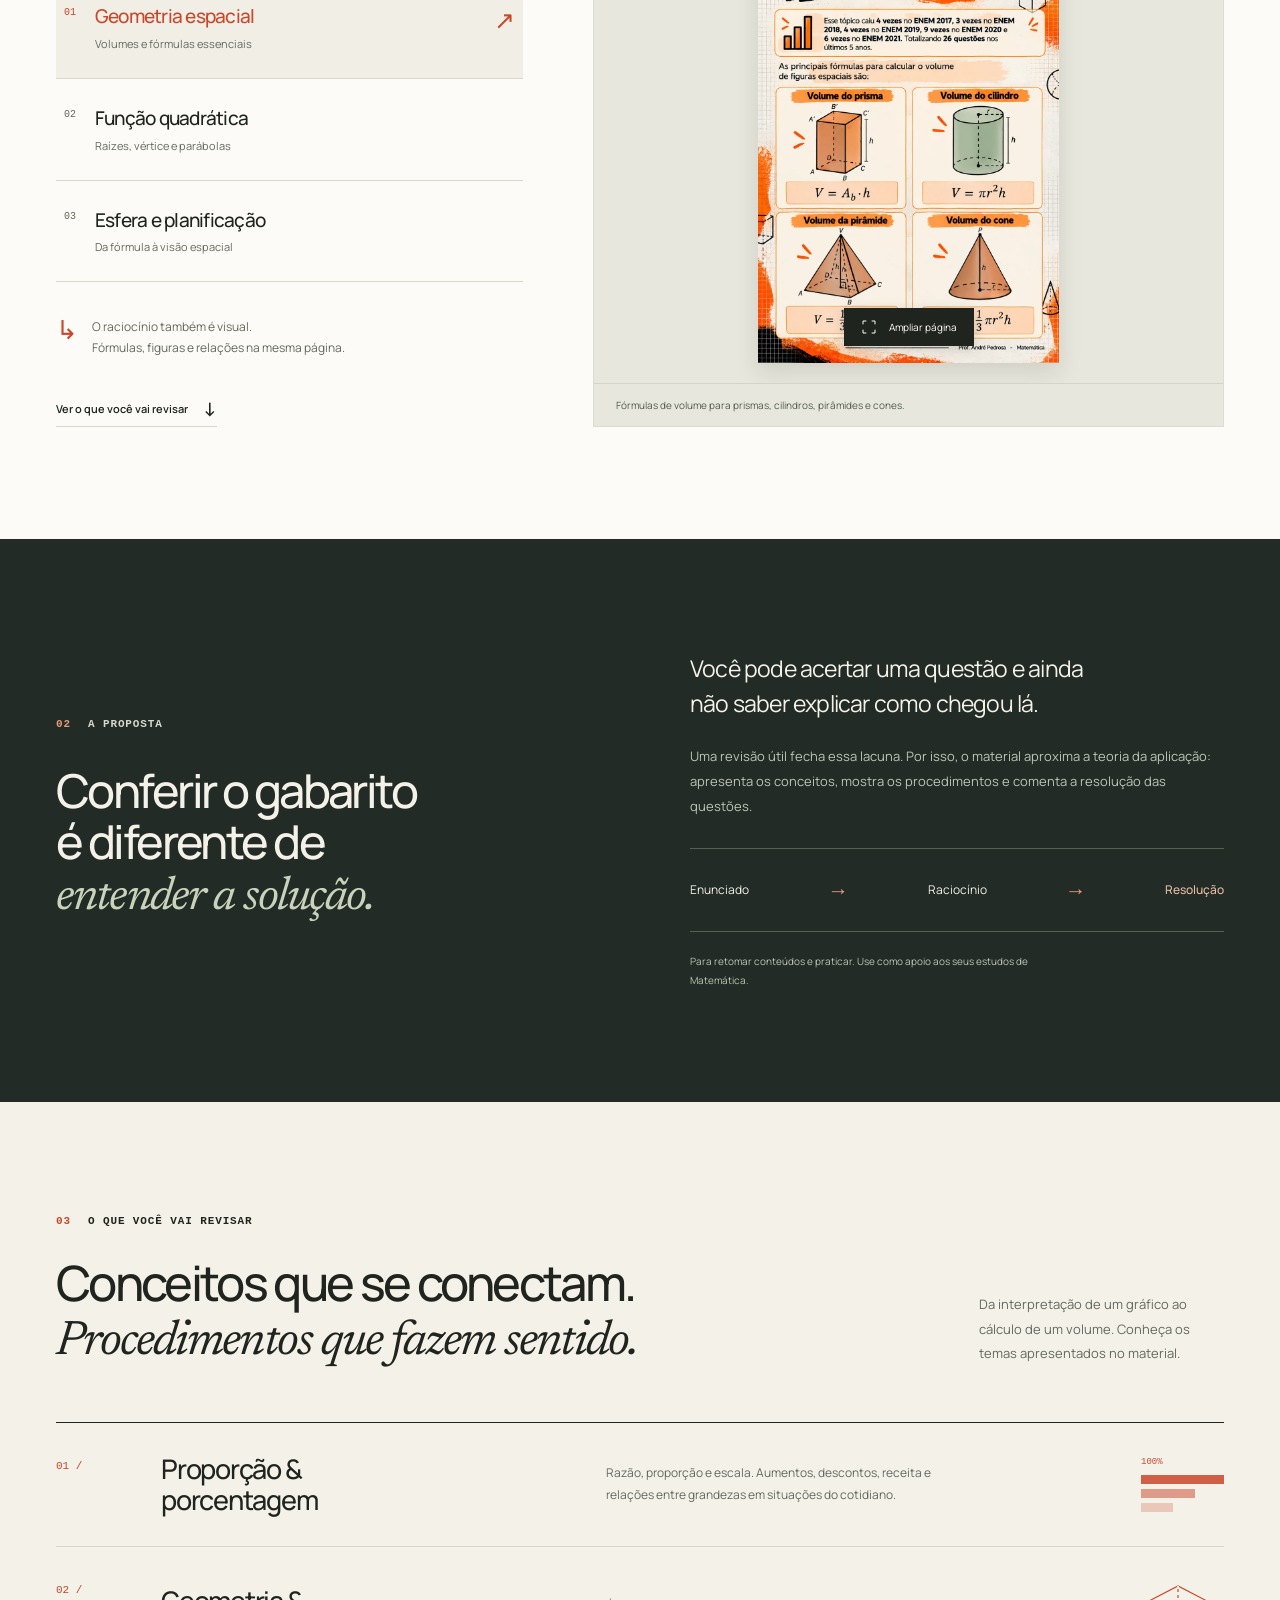
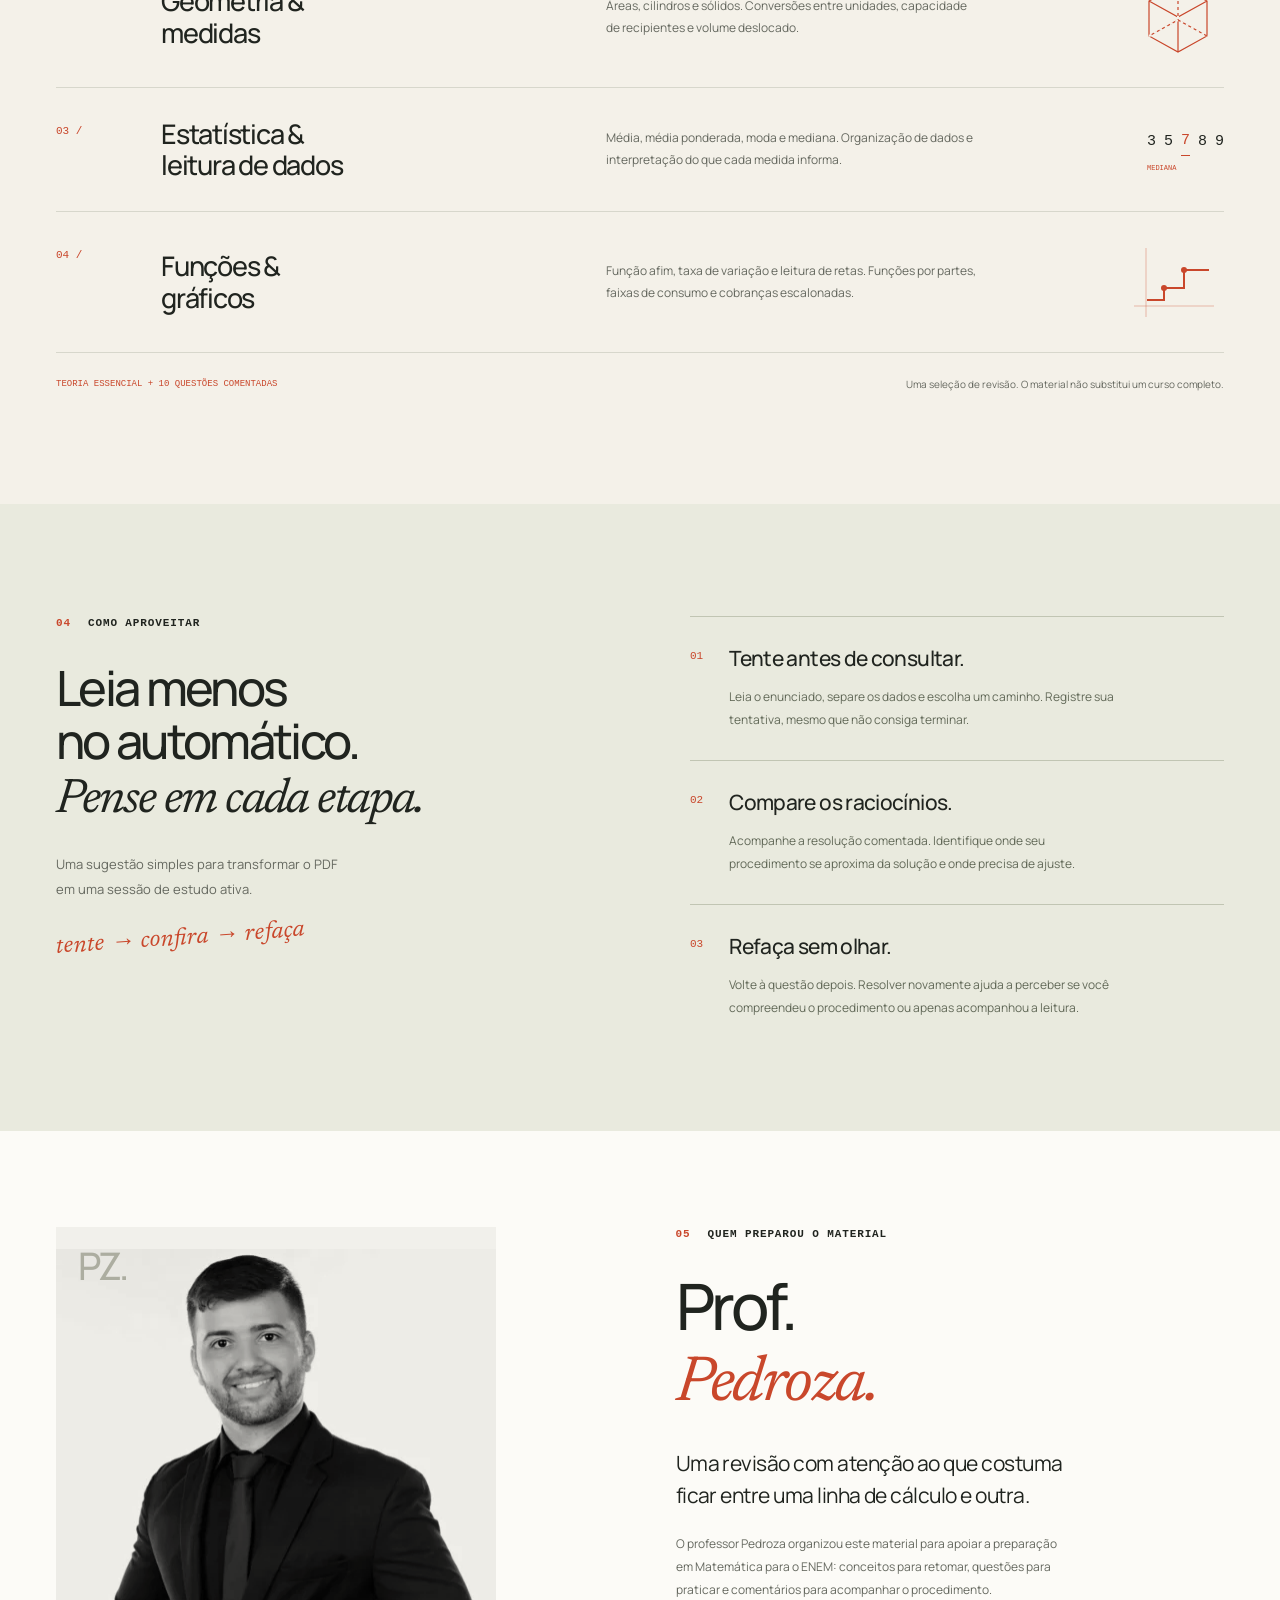
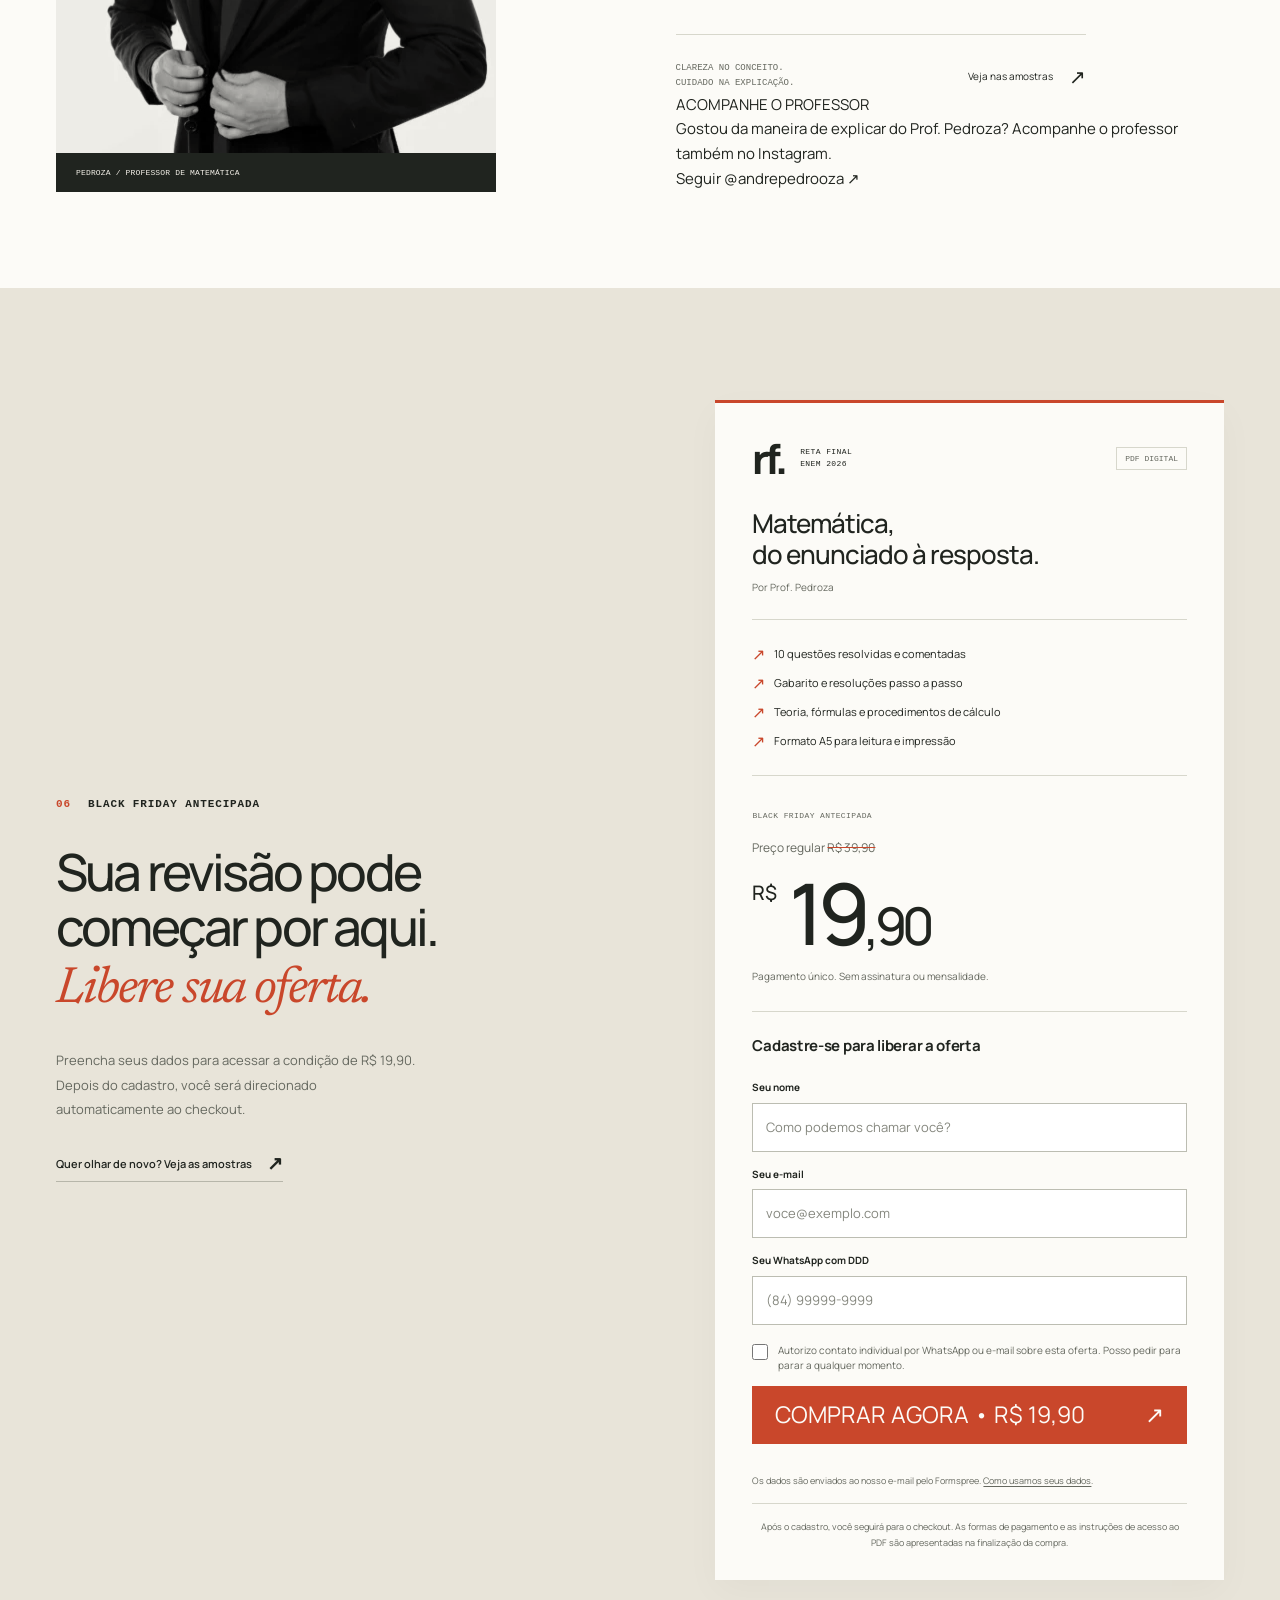
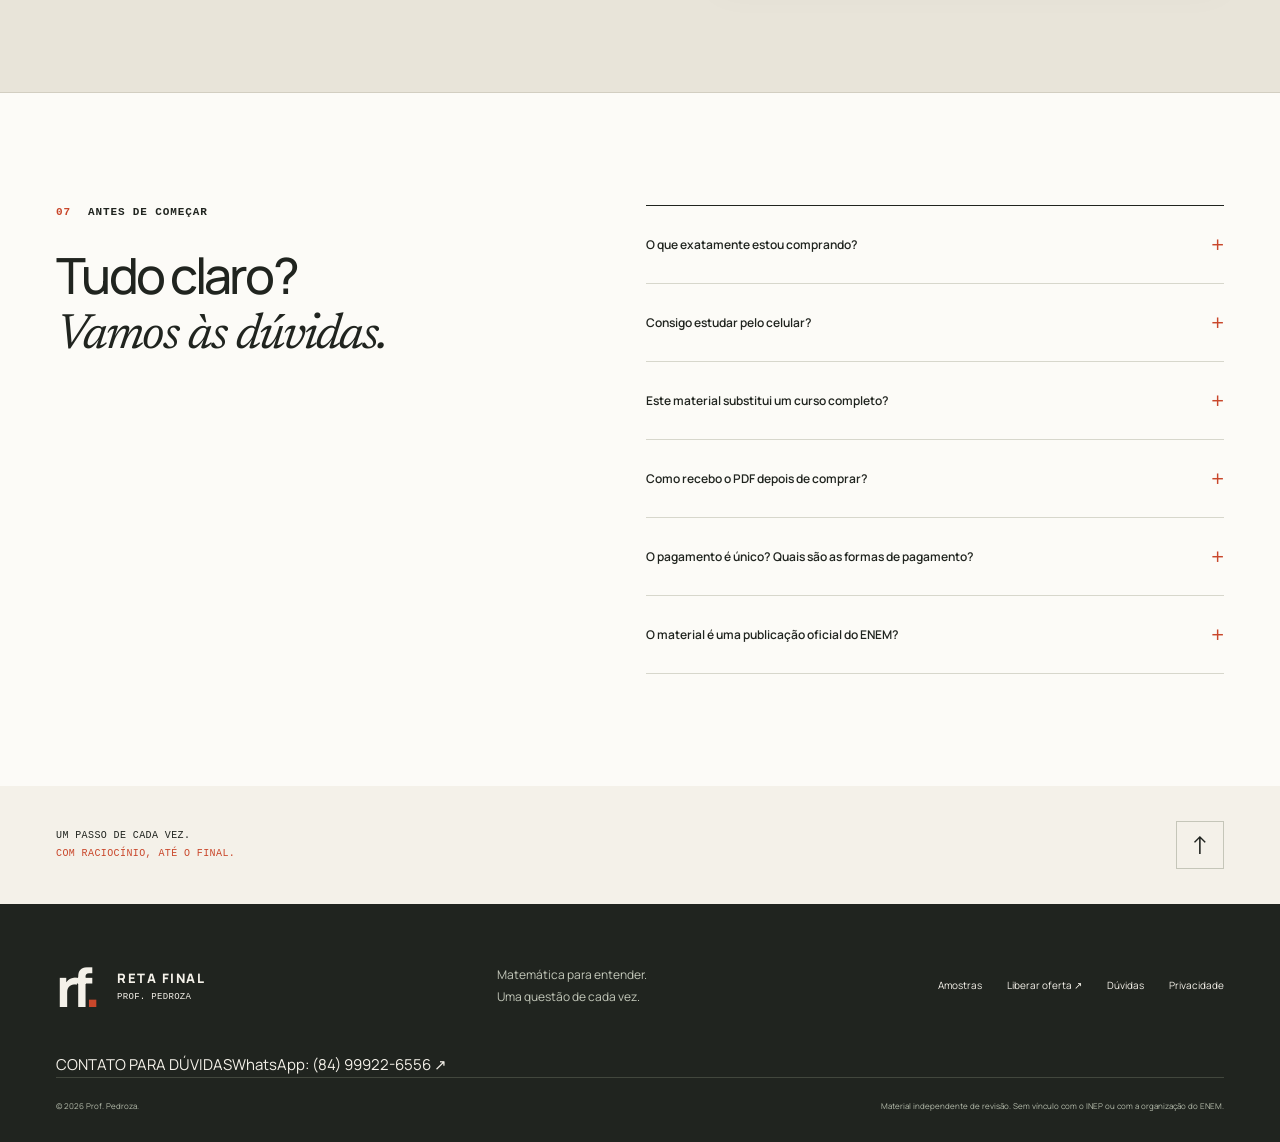
==== commit 61cd9334: "feat: adicionar Instagram e WhatsApp do professor" ====
--- a/index.html
+++ b/index.html
@@ -19,7 +19,7 @@
   <link rel="canonical" href="https://andreretafinal.vercel.app/">
   <link rel="icon" href="assets/favicon.svg" type="image/svg+xml">
   <link rel="preload" href="assets/fonts/manrope-latin.woff2" as="font" type="font/woff2" crossorigin>
-  <link rel="stylesheet" href="assets/site.css?v=20261107-leads">
+  <link rel="stylesheet" href="assets/site.css?v=20261109-contato">
 
   <!-- Meta Pixel Code (Rastreamento Oficial Sigilo Pay & Meta Ads) -->
   <script>
@@ -125,7 +125,7 @@
     </div></section>
     <section class="author-section" id="sobre" aria-labelledby="author-title"><div class="container author-grid">
       <div class="author-image"><img src="assets/professor-terno.webp" width="460" height="542" alt="Professor Pedroza, autor do material Reta Final ENEM 2026" loading="lazy"><span class="photo-caption">PEDROZA / PROFESSOR DE MATEMÁTICA</span><span class="portrait-index" aria-hidden="true">PZ.</span></div>
-      <div class="author-copy"><p class="eyebrow"><span>05</span> QUEM PREPAROU O MATERIAL</p><h2 id="author-title">Prof.<br><span class="serif">Pedroza.</span></h2><p class="author-lead">Uma revisão com atenção ao que costuma ficar entre uma linha de cálculo e outra.</p><p>O professor Pedroza organizou este material para apoiar a preparação em Matemática para o ENEM: conceitos para retomar, questões para praticar e comentários para acompanhar o procedimento.</p><div class="author-signoff"><span>CLAREZA NO CONCEITO.<br>CUIDADO NA EXPLICAÇÃO.</span><a href="#amostras" aria-label="Conhecer as páginas do material do professor Pedroza">Veja nas amostras <span aria-hidden="true">↗</span></a></div></div>
+      <div class="author-copy"><p class="eyebrow"><span>05</span> QUEM PREPAROU O MATERIAL</p><h2 id="author-title">Prof.<br><span class="serif">Pedroza.</span></h2><p class="author-lead">Uma revisão com atenção ao que costuma ficar entre uma linha de cálculo e outra.</p><p>O professor Pedroza organizou este material para apoiar a preparação em Matemática para o ENEM: conceitos para retomar, questões para praticar e comentários para acompanhar o procedimento.</p><div class="author-signoff"><span>CLAREZA NO CONCEITO.<br>CUIDADO NA EXPLICAÇÃO.</span><a href="#amostras" aria-label="Conhecer as páginas do material do professor Pedroza">Veja nas amostras <span aria-hidden="true">↗</span></a></div><div class="author-social"><span class="author-social-label">ACOMPANHE O PROFESSOR</span><p>Gostou da maneira de explicar do Prof. Pedroza? Acompanhe o professor também no Instagram.</p><a href="https://www.instagram.com/andrepedrooza/" target="_blank" rel="noopener noreferrer" aria-label="Seguir o Prof. Pedroza no Instagram, @andrepedrooza (abre em nova aba)">Seguir @andrepedrooza <span aria-hidden="true">↗</span></a></div></div>
     </div></section>
     <section class="offer section-space" id="oferta" aria-labelledby="offer-title"><div class="container offer-grid">
       <div class="offer-copy"><p class="eyebrow"><span>06</span> BLACK FRIDAY ANTECIPADA</p><h2 id="offer-title">Sua revisão pode<br>começar por aqui.<br><span class="serif">Libere sua oferta.</span></h2><p>Preencha seus dados para acessar a condição de R$ 19,90. Depois do cadastro, você será direcionado automaticamente ao checkout.</p><a class="text-link" href="#amostras">Quer olhar de novo? Veja as amostras <span aria-hidden="true">↗</span></a></div>
@@ -161,9 +161,9 @@
     </div></div></section>
     <div class="closing-line container"><span>UM PASSO DE CADA VEZ.<br><strong>COM RACIOCÍNIO, ATÉ O FINAL.</strong></span><a href="#inicio" aria-label="Voltar ao início">↑</a></div>
   </main>
-  <footer class="site-footer"><div class="container"><div class="footer-main"><a class="brand" href="#inicio" aria-label="Reta Final — início"><span class="brand-symbol" aria-hidden="true">rf<span>.</span></span><span class="brand-name">RETA FINAL<span>PROF. PEDROZA</span></span></a><p>Matemática para entender.<br>Uma questão de cada vez.</p><nav aria-label="Links do rodapé"><a href="#amostras">Amostras</a><a href="#oferta">Liberar oferta ↗</a><a href="#faq">Dúvidas</a><a href="privacidade.html">Privacidade</a></nav></div><div class="footer-bottom"><p>© 2026 Prof. Pedroza.</p><p>Material independente de revisão. Sem vínculo com o INEP ou com a organização do ENEM.</p></div></div></footer>
+  <footer class="site-footer"><div class="container"><div class="footer-main"><a class="brand" href="#inicio" aria-label="Reta Final — início"><span class="brand-symbol" aria-hidden="true">rf<span>.</span></span><span class="brand-name">RETA FINAL<span>PROF. PEDROZA</span></span></a><p>Matemática para entender.<br>Uma questão de cada vez.</p><nav aria-label="Links do rodapé"><a href="#amostras">Amostras</a><a href="#oferta">Liberar oferta ↗</a><a href="#faq">Dúvidas</a><a href="privacidade.html">Privacidade</a></nav></div><div class="footer-contact"><span>CONTATO PARA DÚVIDAS</span><a href="https://wa.me/5584999226556" target="_blank" rel="noopener noreferrer" aria-label="Falar pelo WhatsApp no número (84) 99922-6556 (abre em nova aba)">WhatsApp: (84) 99922-6556 <span aria-hidden="true">↗</span></a></div><div class="footer-bottom"><p>© 2026 Prof. Pedroza.</p><p>Material independente de revisão. Sem vínculo com o INEP ou com a organização do ENEM.</p></div></div></footer>
   <aside class="mobile-purchase" aria-label="Acessar oferta" hidden><div><span>RETA FINAL / PDF DIGITAL</span><strong><del>R$ 39,90</del> R$ 19,90 <small>oferta</small></strong></div><a class="button button-dark" href="#oferta">Liberar oferta <span aria-hidden="true">↗</span></a></aside>
   <dialog id="sample-dialog" class="sample-dialog" aria-labelledby="dialog-title"><div class="dialog-content"><header class="dialog-header"><div><span id="dialog-counter">01 / 03</span><h2 id="dialog-title">Geometria espacial</h2></div><button type="button" id="close-dialog" class="icon-button" aria-label="Fechar amostra">✕</button></header><div class="dialog-image-area"><img id="dialog-image" src="assets/amostra-geometria-espacial.webp" alt="Amostra de Geometria espacial" width="900" height="1274"></div><footer class="dialog-footer"><button type="button" id="previous-sample" class="icon-button" aria-label="Amostra anterior">←</button><button type="button" id="zoom-sample" class="zoom-button" aria-pressed="false">Ampliar leitura +</button><button type="button" id="next-sample" class="icon-button" aria-label="Próxima amostra">→</button></footer></div></dialog>
 </body>
 </html>
-
+
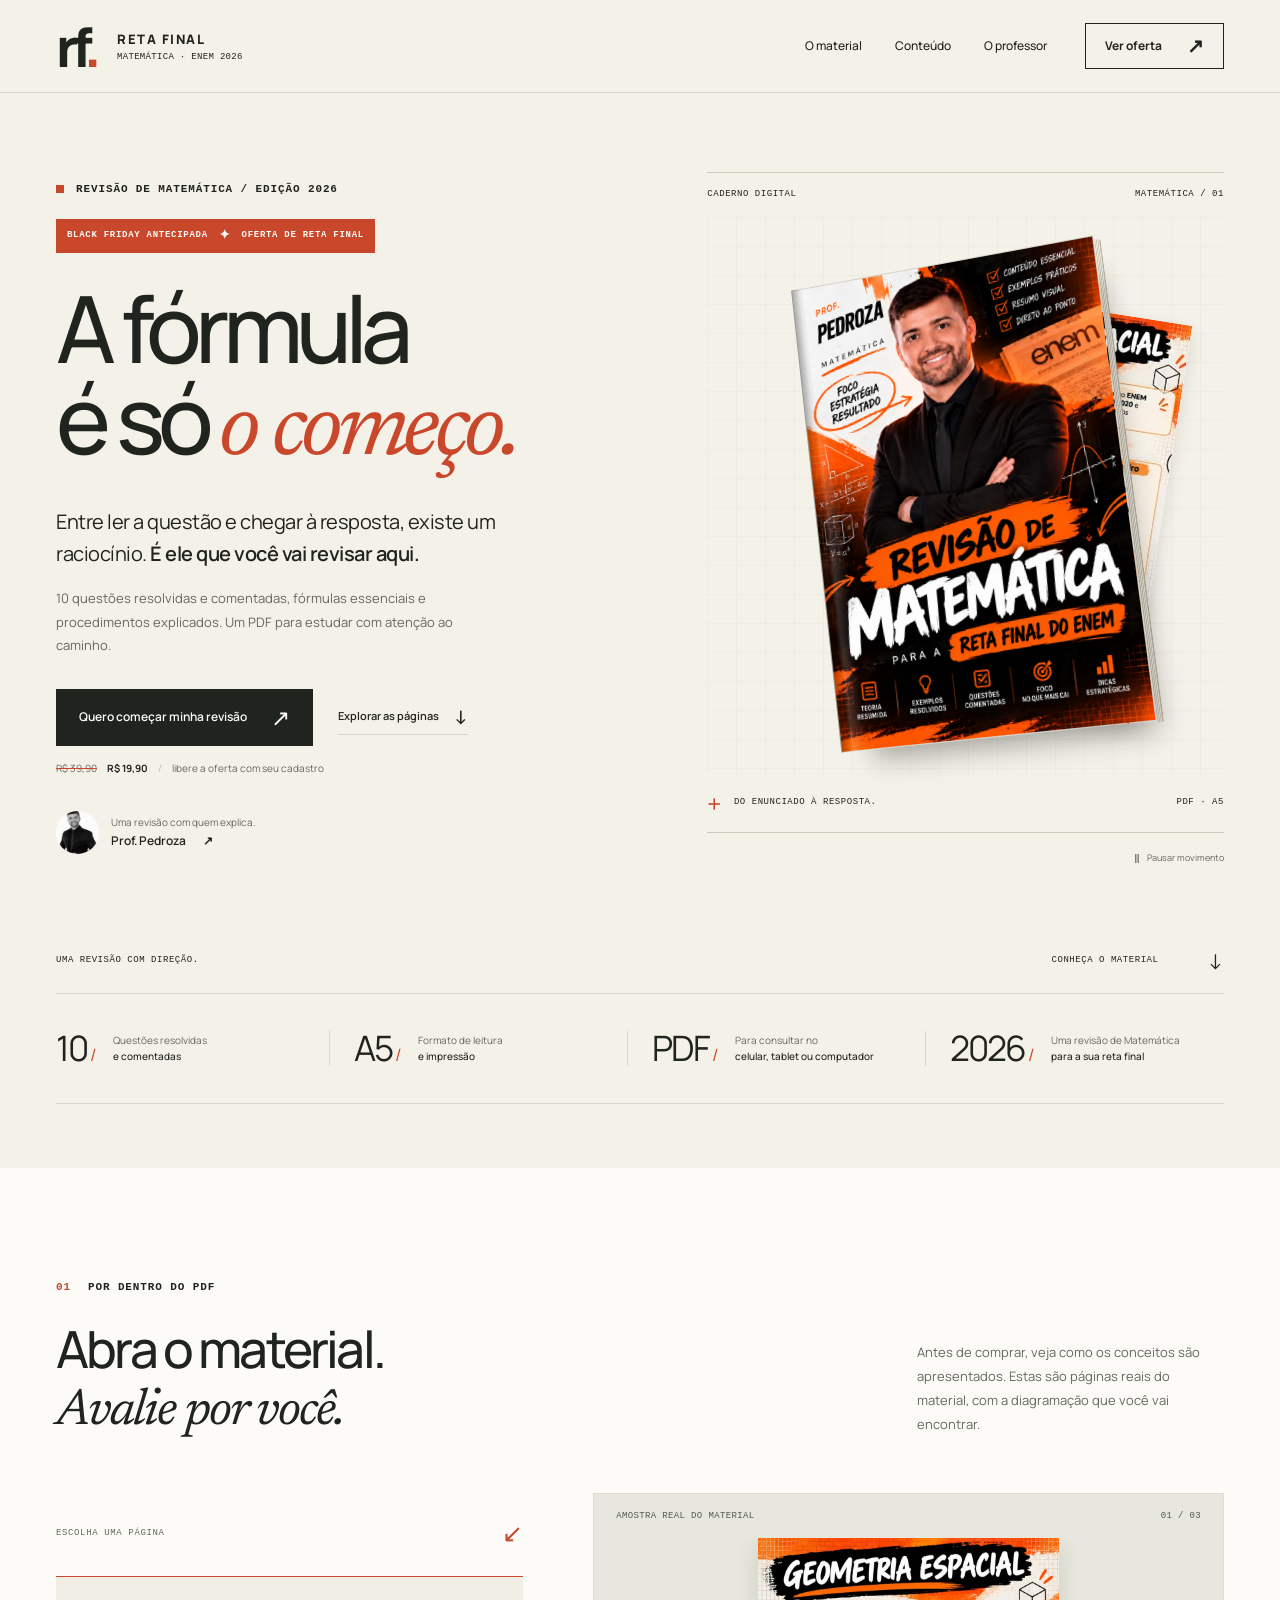
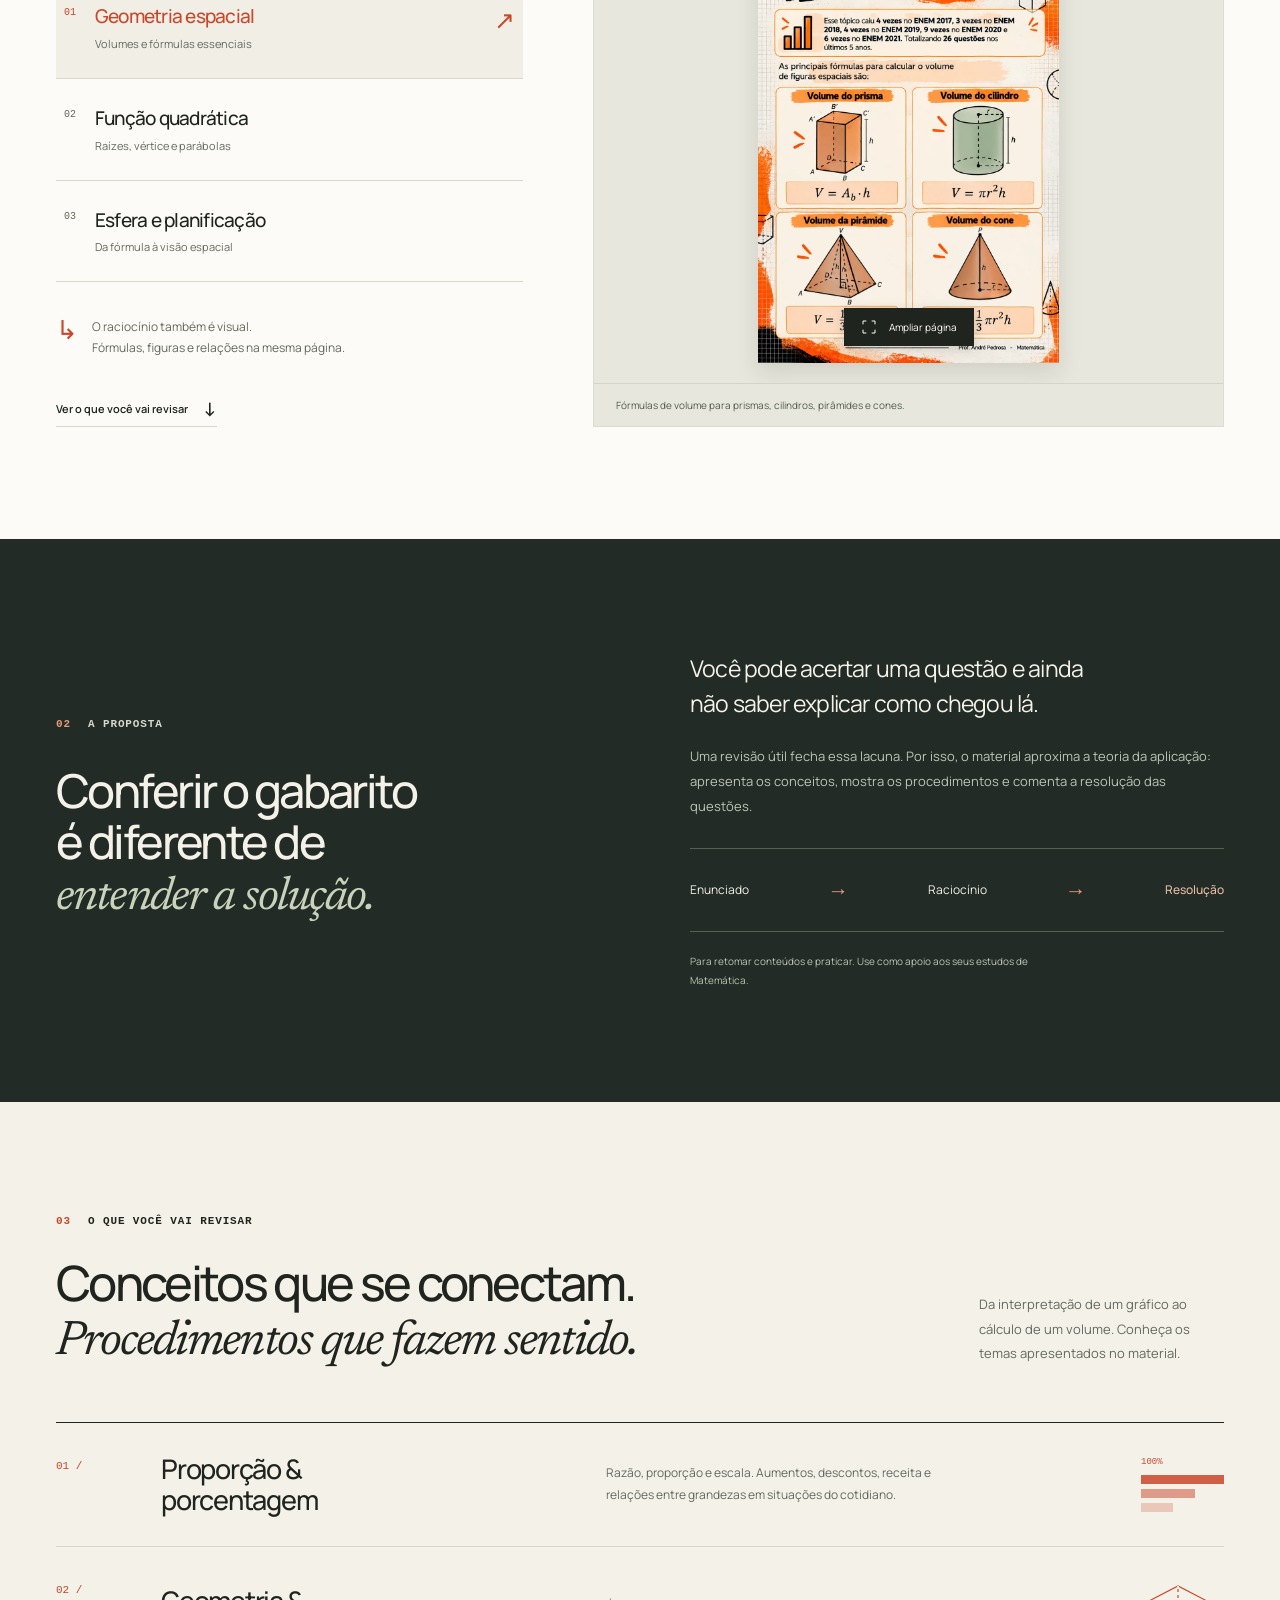
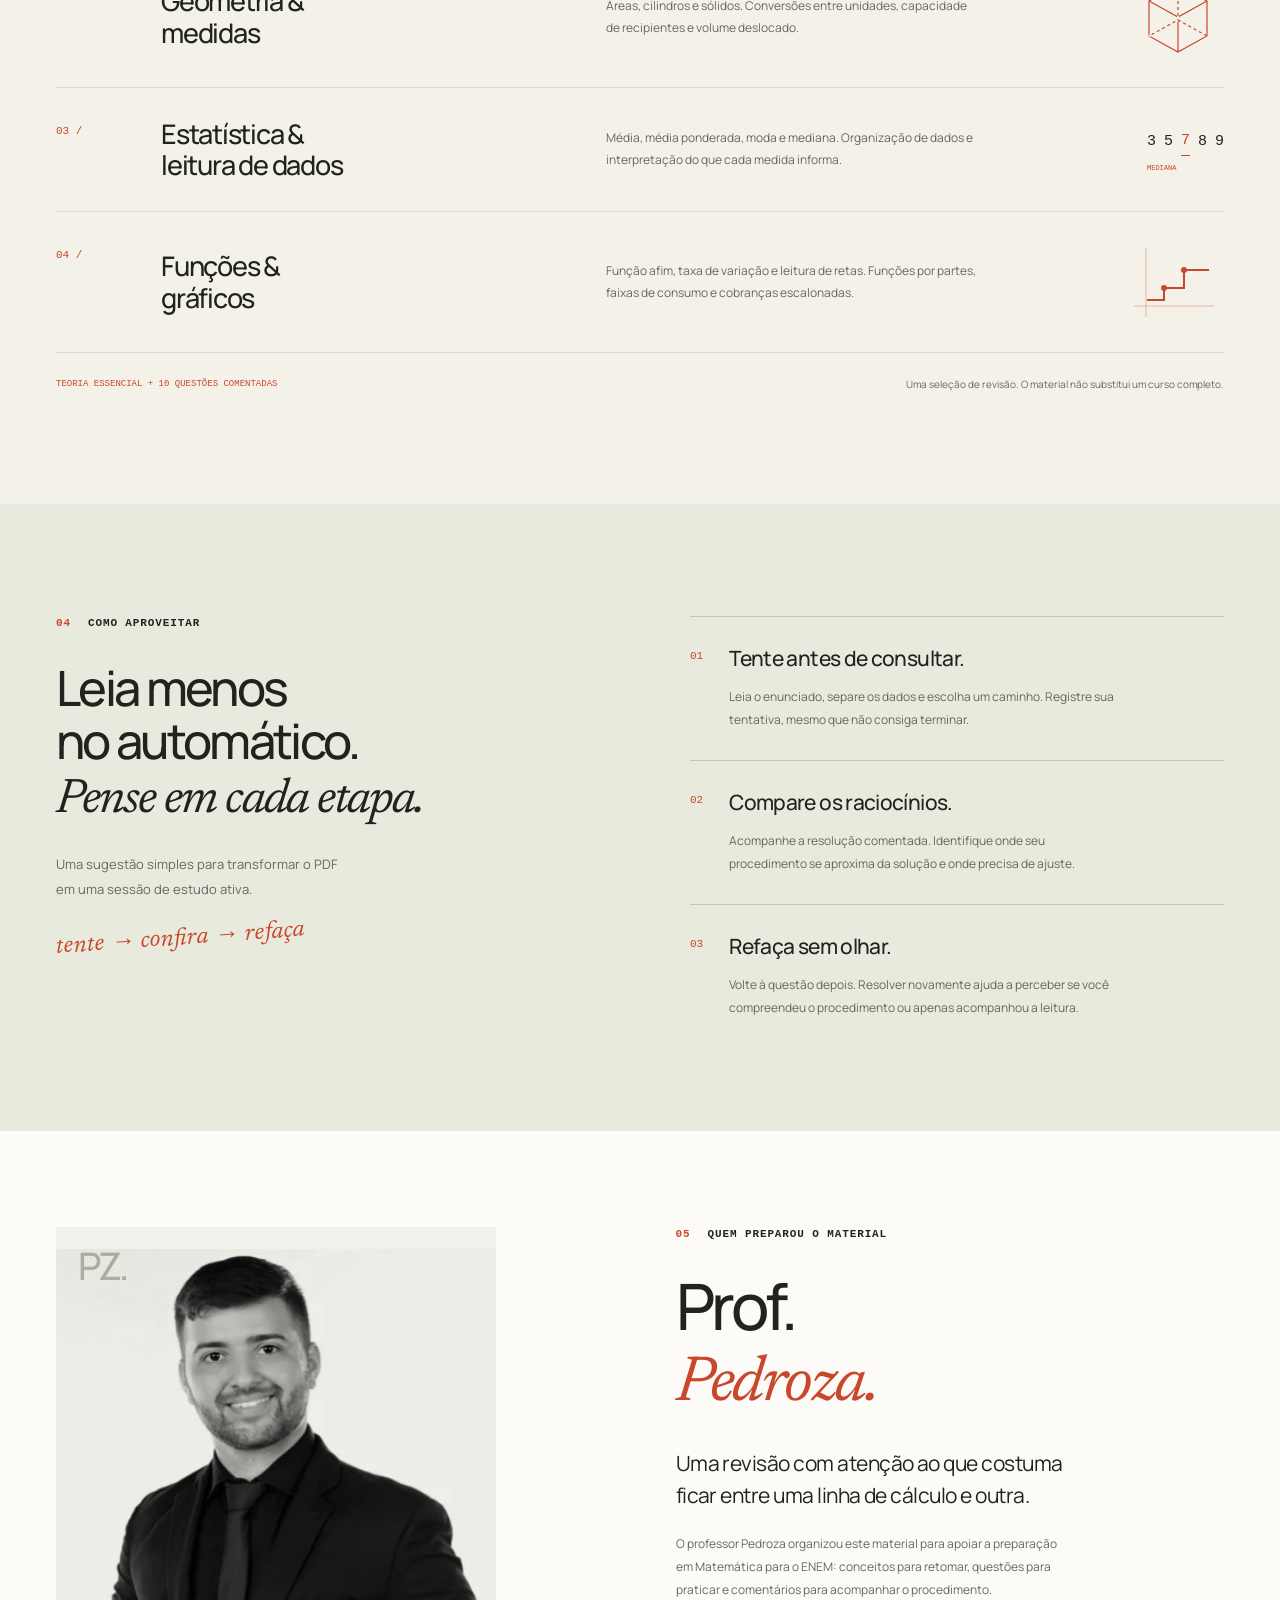
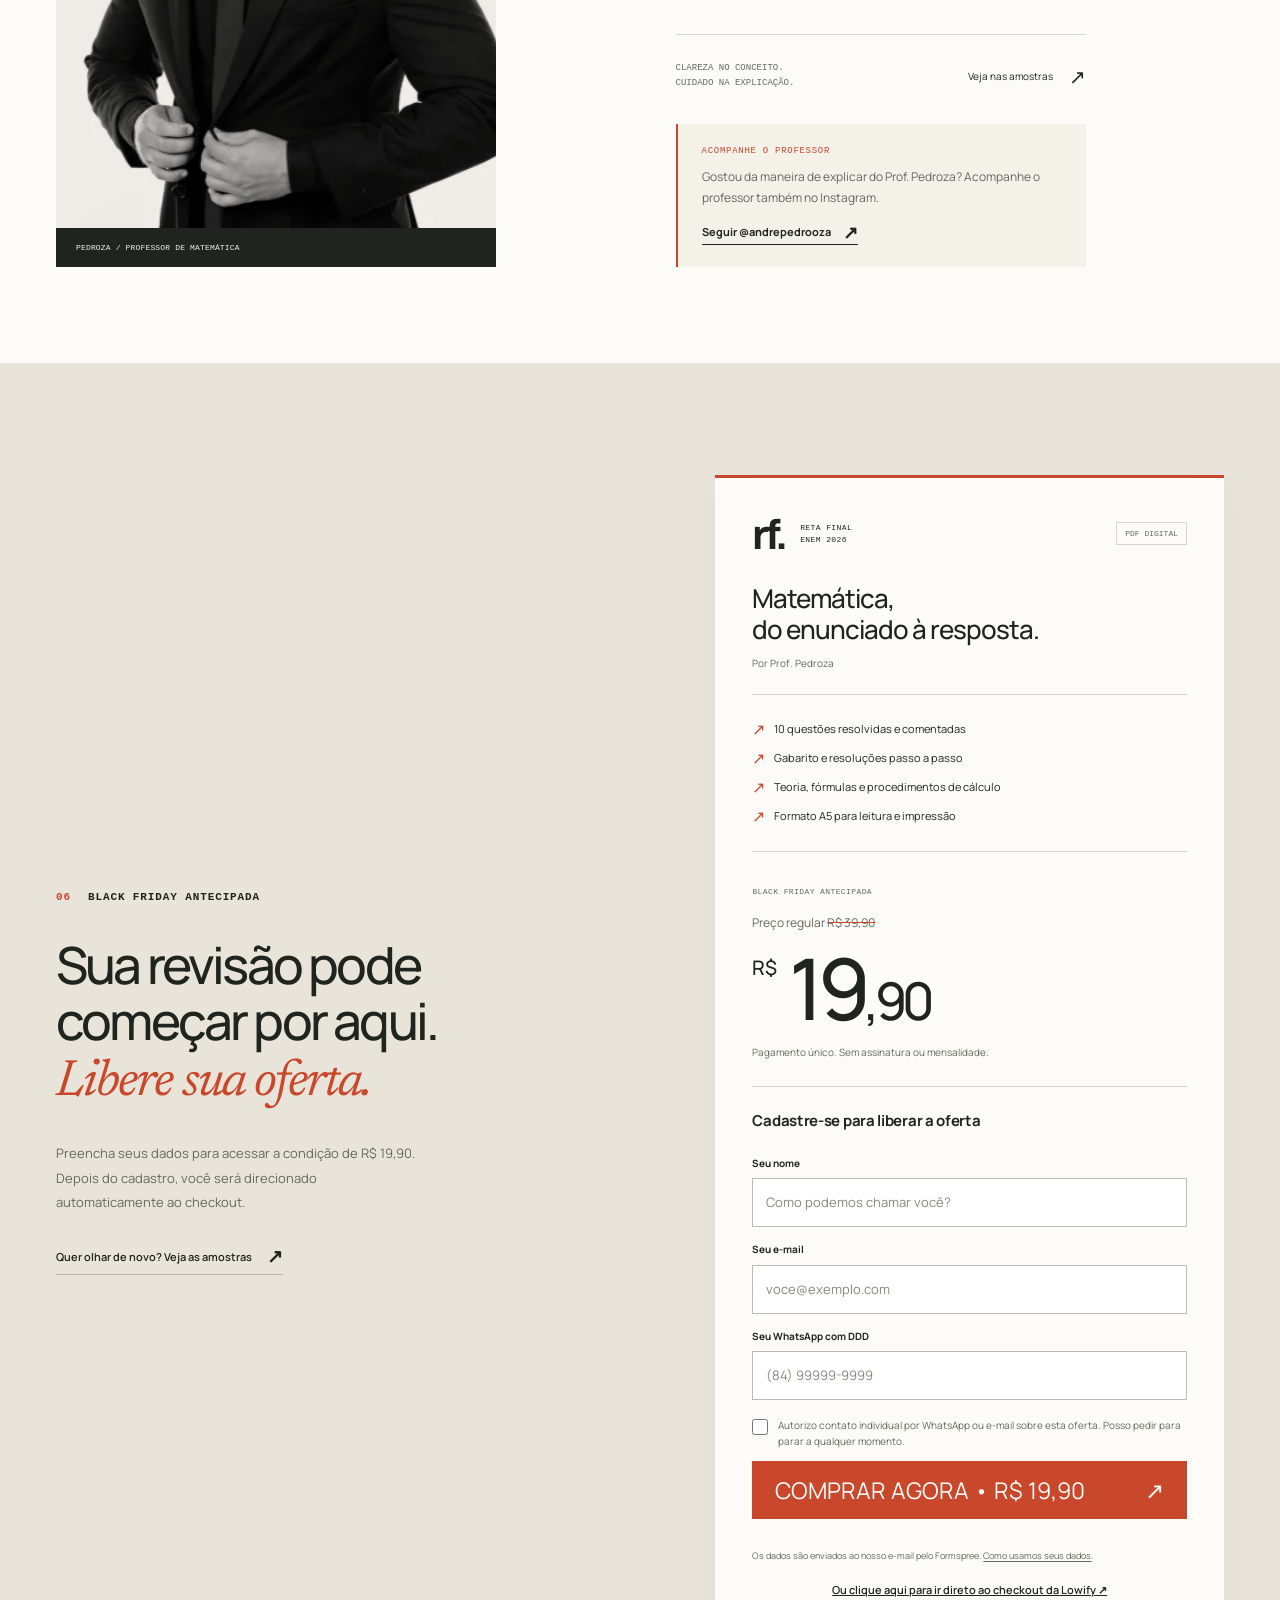
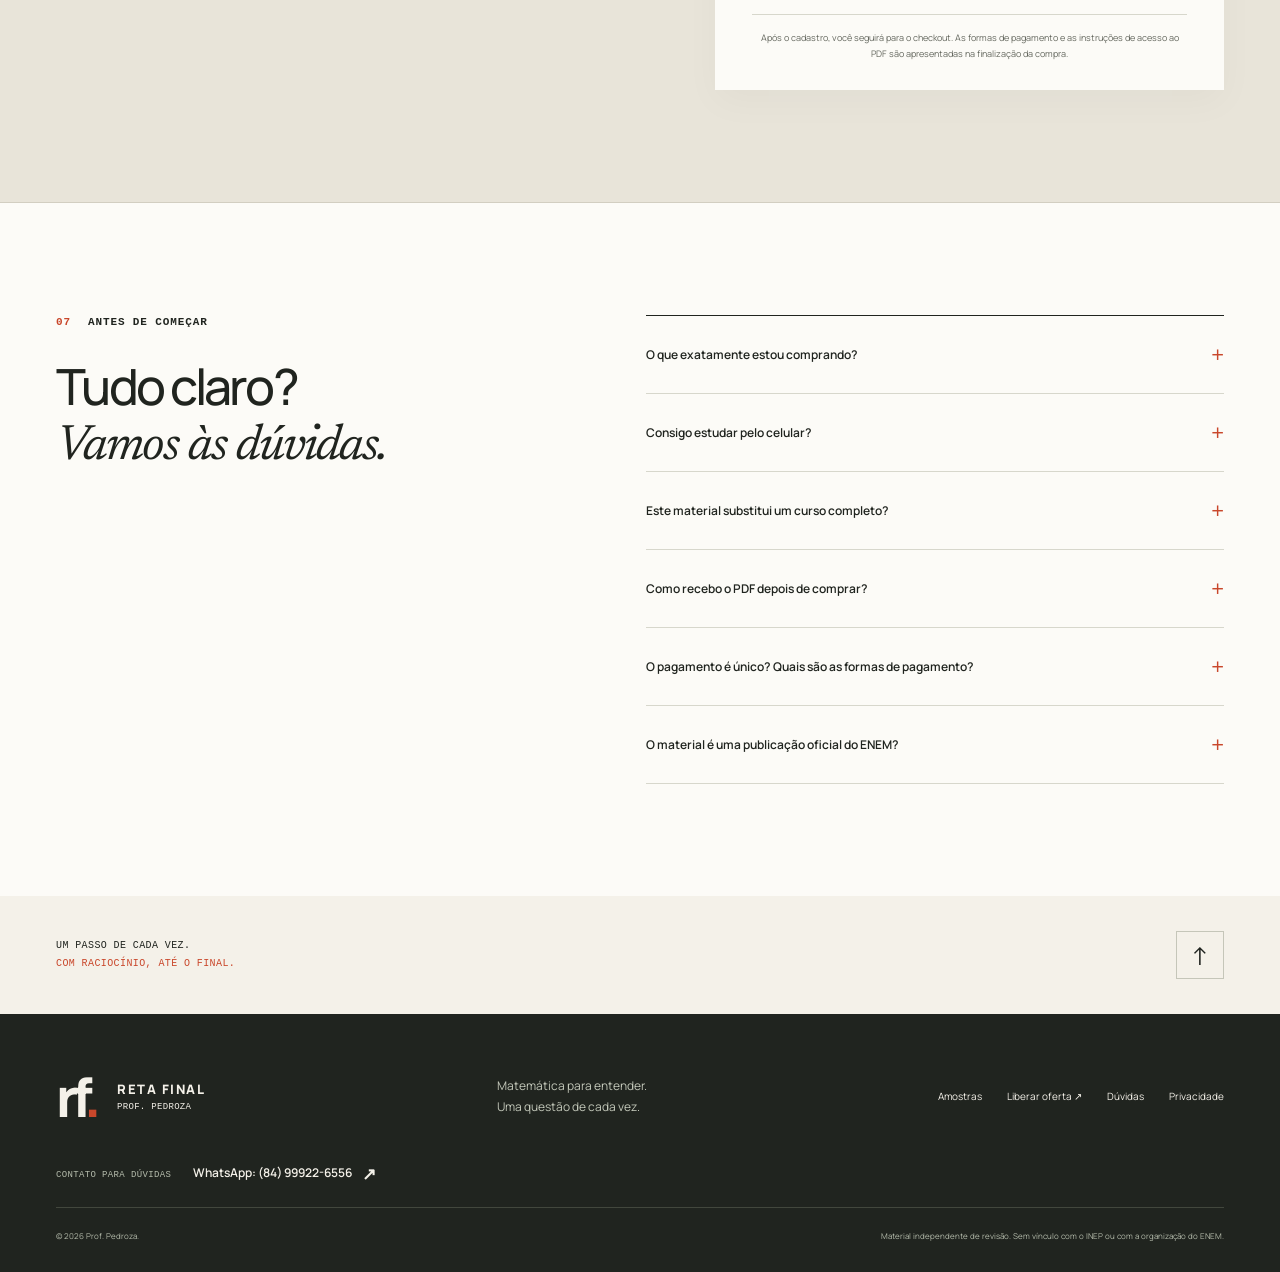
==== commit c8b167cf: "fix(cache): atualizar cache-busting do site.js e liberar link direto Lowify" ====
--- a/index.html
+++ b/index.html
@@ -19,9 +19,9 @@
   <link rel="canonical" href="https://andreretafinal.vercel.app/">
   <link rel="icon" href="assets/favicon.svg" type="image/svg+xml">
   <link rel="preload" href="assets/fonts/manrope-latin.woff2" as="font" type="font/woff2" crossorigin>
-  <link rel="stylesheet" href="assets/site.css?v=20261109-contato">
+  <link rel="stylesheet" href="assets/site.css?v=20261110-lowify-final">
 
-  <!-- Meta Pixel Code (Rastreamento Oficial Sigilo Pay & Meta Ads) -->
+  <!-- Meta Pixel Code (Rastreamento Oficial Lowify & Meta Ads) -->
   <script>
     !function(f,b,e,v,n,t,s)
     {if(f.fbq)return;n=f.fbq=function(){n.callMethod?
@@ -47,7 +47,7 @@
   </noscript>
   <!-- End Meta Pixel Code -->
 
-  <script src="assets/site.js?v=20261107-checkout" defer></script>
+  <script src="assets/site.js?v=20261110-lowify-final" defer></script>
 </head>
 <body>
   <a class="skip-link" href="#conteudo-principal">Pular para o conteúdo</a>
@@ -147,6 +147,7 @@
           <button class="button button-accent lead-submit" type="submit" id="lead-submit-btn"><span id="lead-submit-text">COMPRAR AGORA • R$ 19,90</span> <span aria-hidden="true" id="lead-submit-icon">↗</span></button>
           <p id="lead-status" class="lead-status" role="status" aria-live="polite"></p>
           <p class="lead-privacy">Os dados são enviados ao nosso e-mail pelo Formspree. <a href="privacidade.html">Como usamos seus dados</a>.</p>
+          <p class="lead-direct-checkout" style="text-align: center; margin-top: 10px; font-size: 11px;"><a href="https://pay.lowify.com.br/checkout.php?product_id=fCjFAD" target="_blank" rel="noopener" style="color: inherit; text-decoration: underline; font-weight: 600;">Ou clique aqui para ir direto ao checkout da Lowify ↗</a></p>
         </form>
         <p class="delivery-note">Após o cadastro, você seguirá para o checkout. As formas de pagamento e as instruções de acesso ao PDF são apresentadas na finalização da compra.</p>
       </div>
--- a/assets/site.css
+++ b/assets/site.css
@@ -187,6 +187,12 @@
 .author-signoff>span{font:9px/1.7 var(--mono);color:var(--muted)}
 .author-signoff>a{font-size:10px;display:flex;align-items:center;gap:16px}
 .author-signoff>a>span{font-size:20px}
+.author-social{max-width:410px;margin-top:31px;padding:21px 24px 22px;background:var(--paper);border-left:2px solid var(--accent)}
+.author-social-label{display:block;font:9px/1.4 var(--mono);letter-spacing:.08em;color:var(--accent)}
+.author-social p{max-width:340px;margin-top:10px;font-size:12px;line-height:1.7;color:var(--muted)}
+.author-social a{display:inline-flex;align-items:center;gap:12px;margin-top:15px;font-size:11px;font-weight:700;border-bottom:1px solid currentColor;padding-bottom:3px}
+.author-social a:hover{color:var(--accent)}
+.author-social a span{font-size:18px;line-height:1}
 .offer{background:#e8e4d9;border-bottom:1px solid #d2cec1}
 .offer-grid{display:grid;grid-template-columns:1.1fr 1fr;align-items:center;gap:100px}
 .offer-copy .eyebrow{margin-bottom:31px}
@@ -254,6 +260,11 @@
 .footer-main>p{font-size:12px;color:#c2c7b9;line-height:1.8}
 .footer-main nav{display:flex;gap:25px;font-size:10px}
 .footer-main nav a:hover{color:#e7997e}
+.footer-contact{display:flex;align-items:baseline;gap:22px;padding-bottom:24px}
+.footer-contact>span{font:9px/1.5 var(--mono);letter-spacing:.04em;color:#b5bcac}
+.footer-contact>a{display:inline-flex;align-items:center;gap:10px;font-size:12px;font-weight:600}
+.footer-contact>a:hover{color:#e7997e}
+.footer-contact>a span{font-size:17px;line-height:1}
 .footer-bottom{display:flex;justify-content:space-between;gap:30px;border-top:1px solid #42473d;padding-top:21px;font-size:8px;color:#b5bcac;line-height:1.8}
 .mobile-purchase{display:none}
 .sample-dialog{width:min(940px,calc(100% - 60px));height:calc(100dvh - 48px);max-height:1100px;max-width:none;padding:0;border:1px solid #535a4f;background:var(--dark);color:var(--paper);overflow:hidden}
@@ -284,4 +295,5 @@
 
 @media(max-width:959px) and (min-width:700px){.hero-artwork{width:min(100%,230px)}.book-presentation{padding:35px 24px}}
 @media(max-width:699px){.hero-artwork{width:min(100%,270px)}.book-presentation{padding:34px 24px}.book-motion-toggle{min-height:44px}.book-preview-page{width:58%}}
-
+@media(max-width:699px){.author-social{max-width:none;margin-top:27px;padding:19px 20px}.author-social p{font-size:11px}.footer-contact{display:block;padding-bottom:25px}.footer-contact>a{display:flex;width:fit-content;margin-top:9px;font-size:12px}}
+
